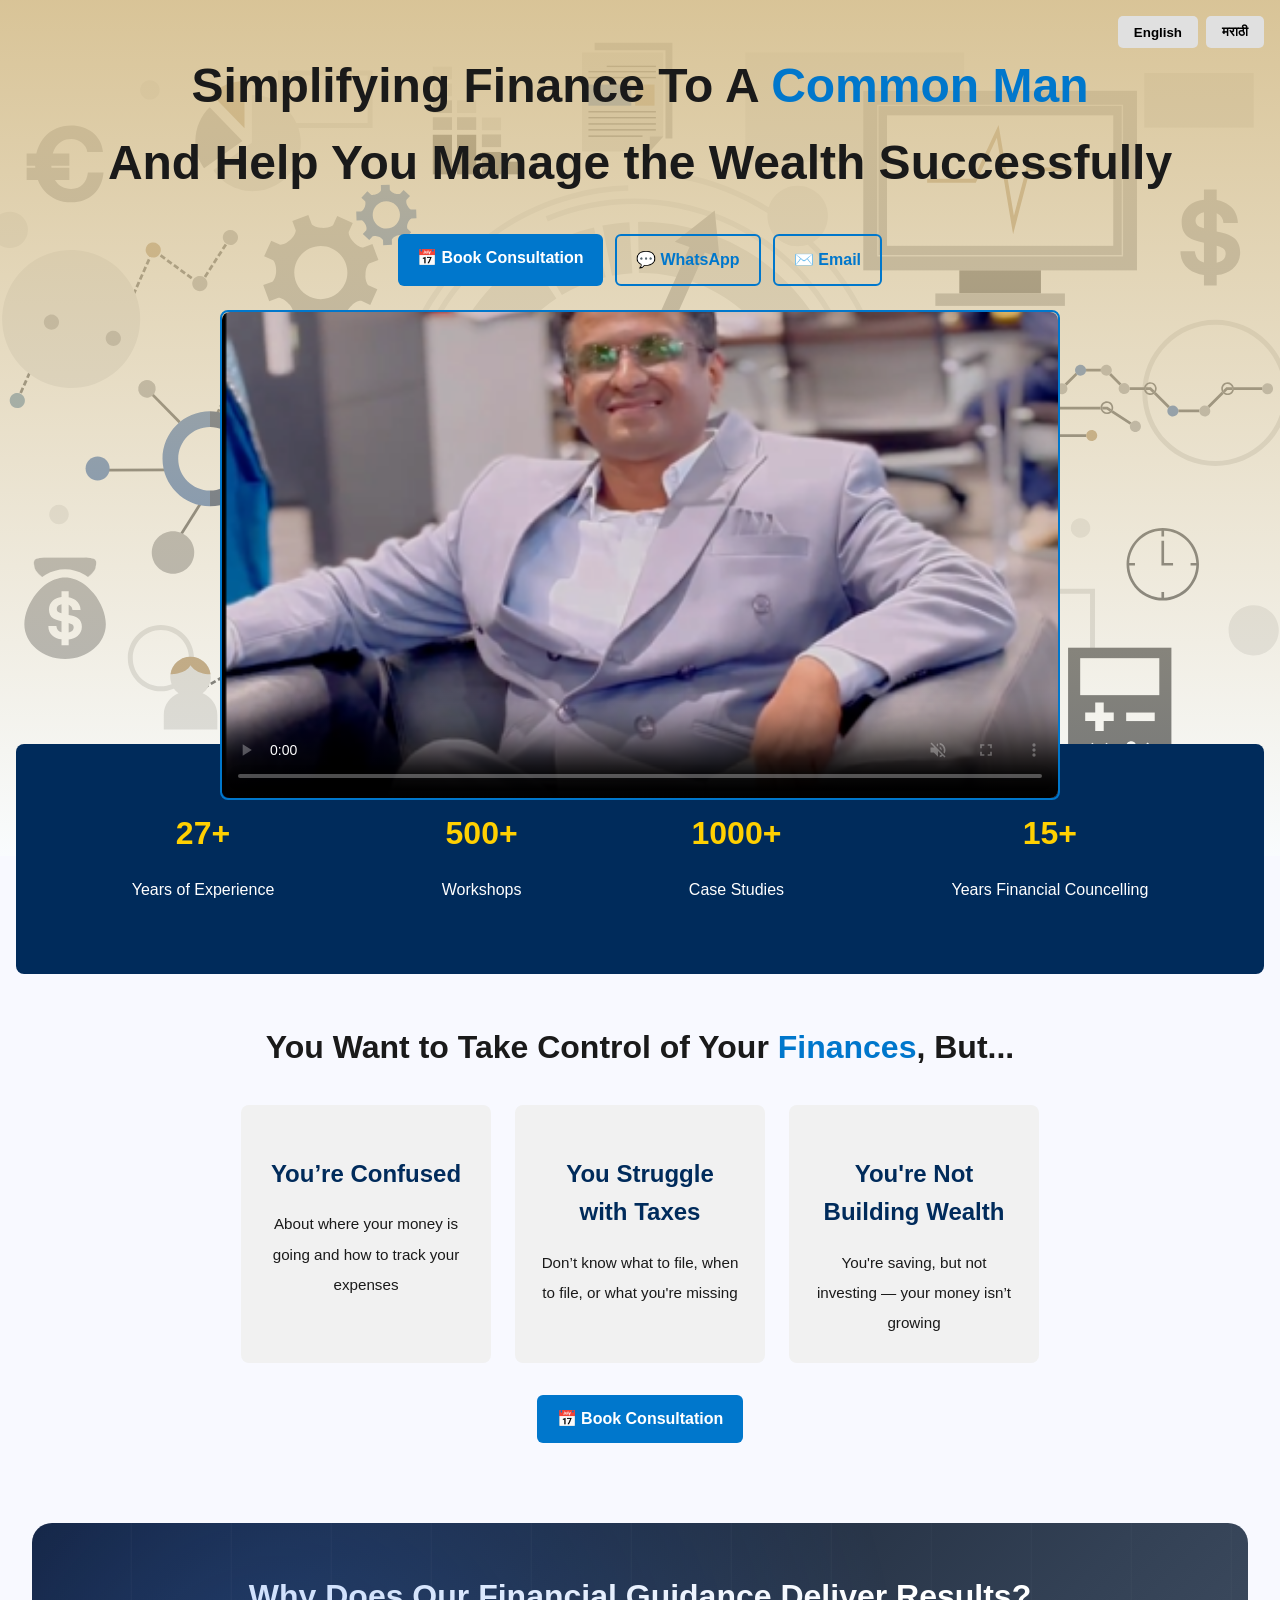
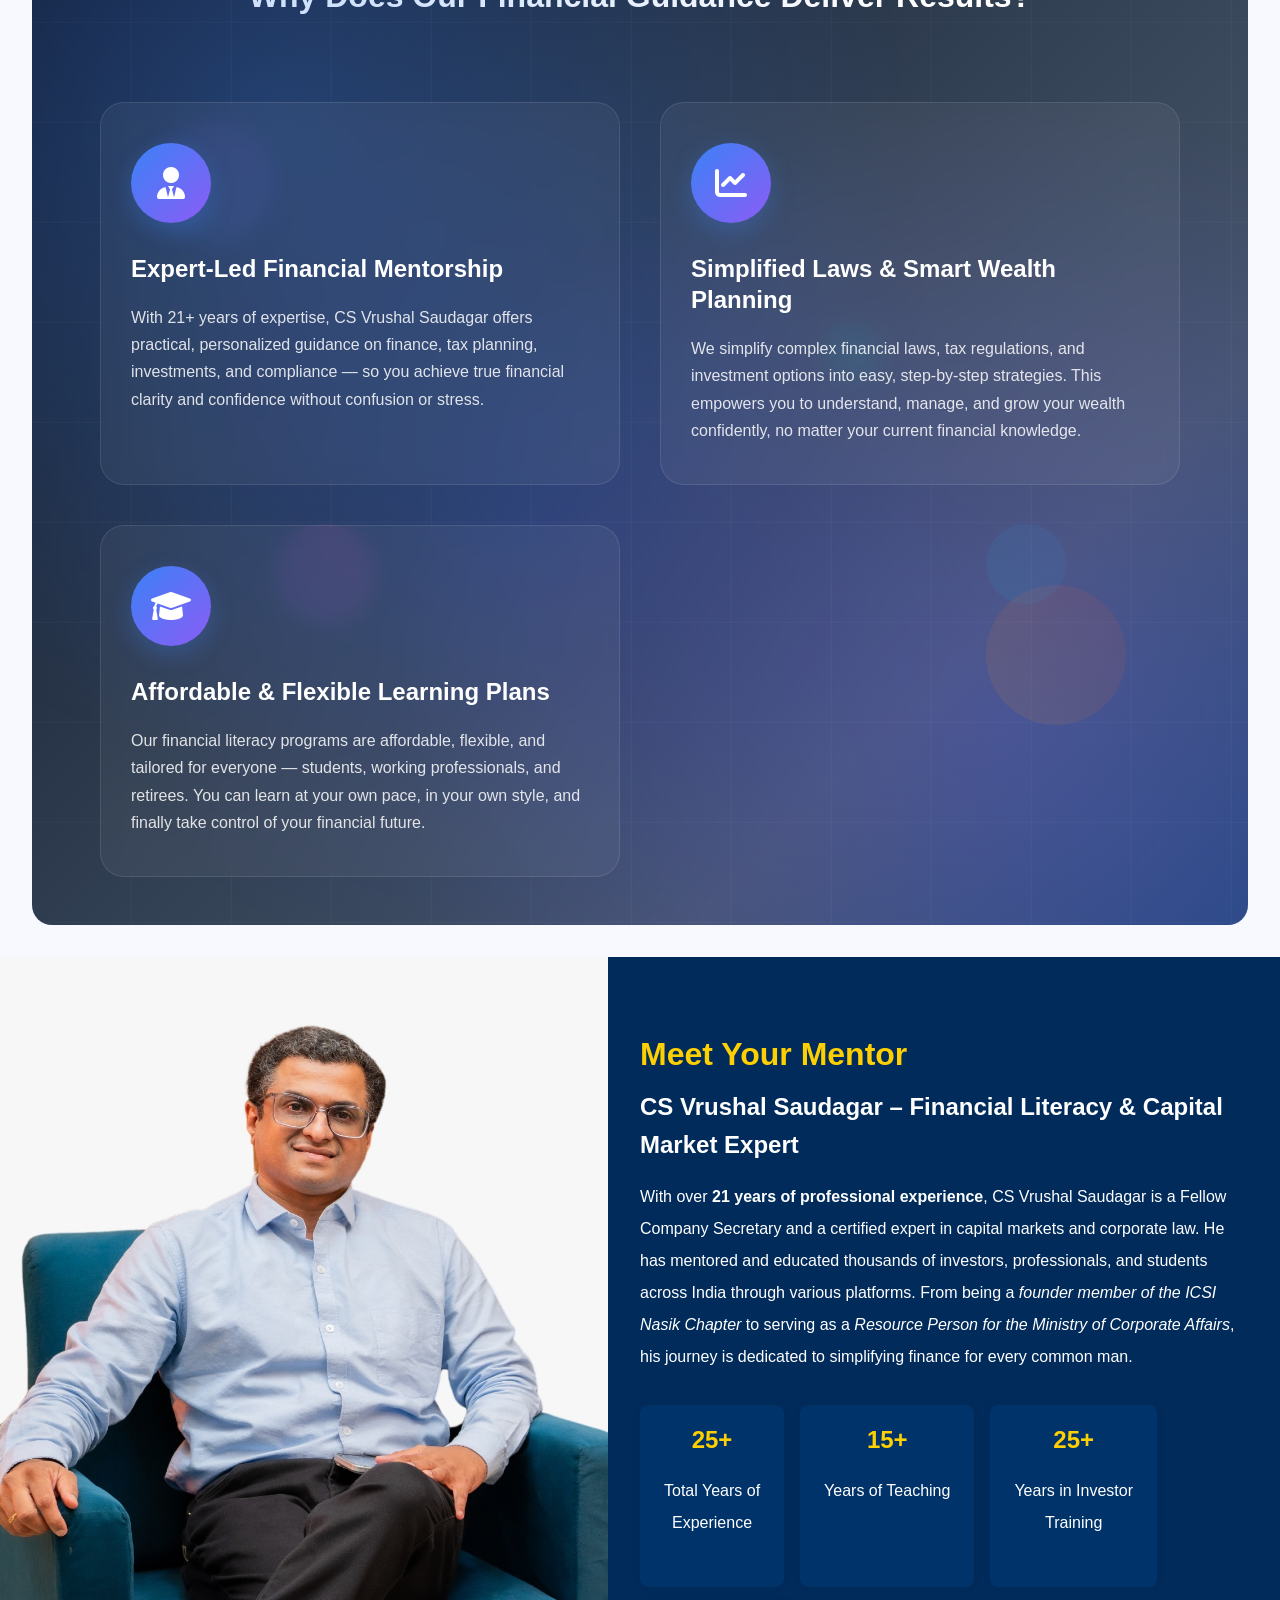
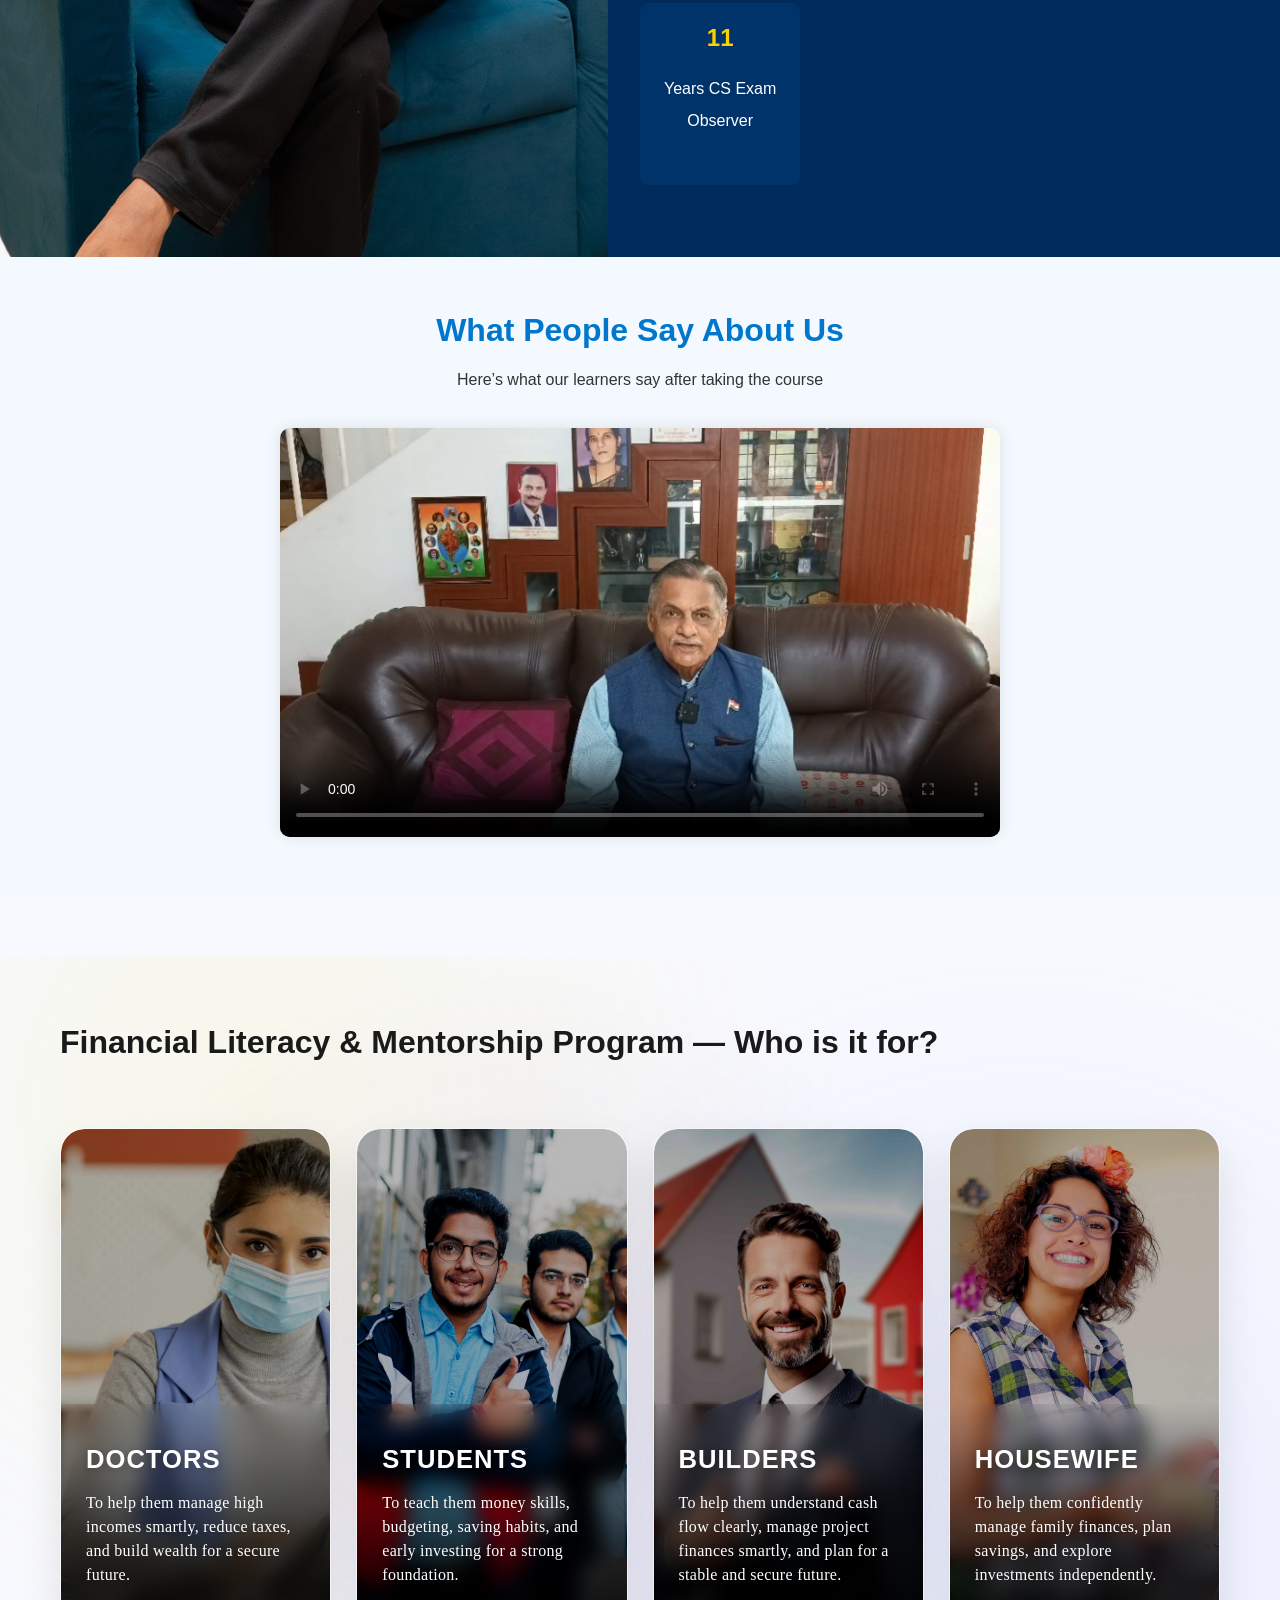
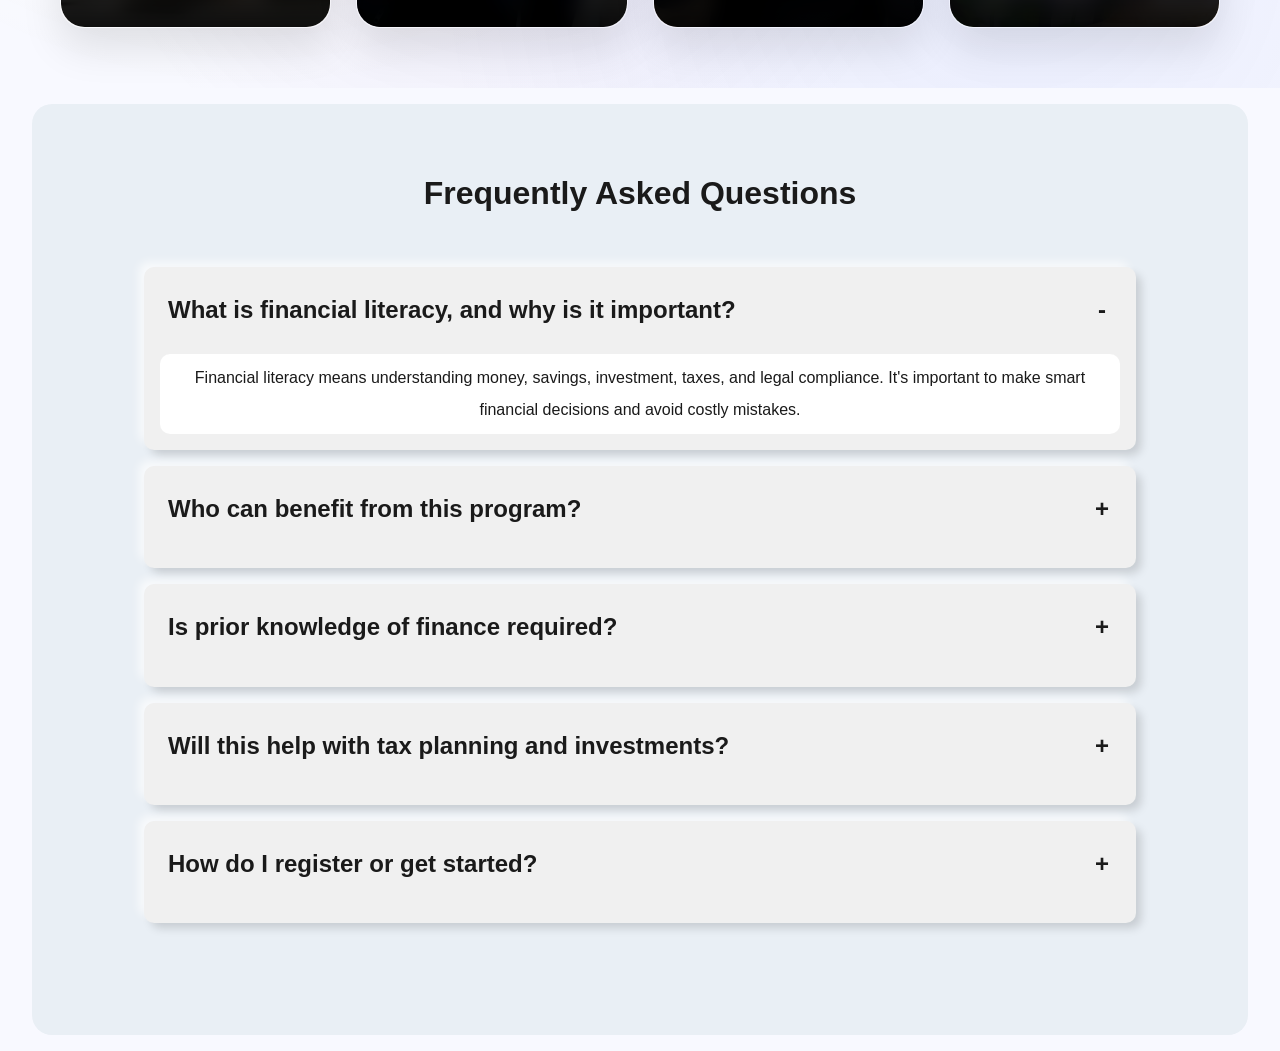
==== index.html @ 85e1a7bb "Update images and modify index.html for Font Awesome integration and scroll animation adjustment" ====
<!DOCTYPE html>
<html lang="en">
  <head>
    <meta charset="UTF-8" />
    <meta name="viewport" content="width=device-width, initial-scale=1.0" />
    <title>CS Vrushal Saudagar</title>
    <link rel="stylesheet" href="style.css" />
    <link rel="stylesheet" href="style3.css">
        <link href="https://cdnjs.cloudflare.com/ajax/libs/font-awesome/6.0.0/css/all.min.css" rel="stylesheet">
    <link href="https://cdnjs.cloudflare.com/ajax/libs/font-awesome/6.0.0/css/all.min.css" rel="stylesheet">

  </head>

  <body>
    <!-- Top Strip -->
    <!-- <div class="top-strip">
      <p>
        <span>📢</span> This session is only for serious individuals ready to
        start a business
      </p> -->
    </div>
    <!-- Language Toggle -->
    <div class="language-toggle">
      <button onclick="setLanguage('en')">English</button>
      <button onclick="setLanguage('mr')">मराठी</button>
    </div>

    <!-- Hero Section -->
    <section class="hero">
      <div class="hero-content">
        <!-- Hero Title (English) -->
        <h1 class="lang lang-en fade">
          Simplifying Finance To A <span class="highlight">Common Man</span
          ><br />
          And Help You Manage the Wealth Successfully
        </h1>

        <!-- Hero Title (Marathi) -->
        <h1 class="lang lang-mr fade">
          <span class="highlight">सामान्य माणसासाठी</span> अर्थसाक्षरता सोपी
          करून सांगणे<br />
          आणि संपत्ती यशस्वीरित्या व्यवस्थापित करण्यास मदत करणे
        </h1>
        <!-- Buttons -->
        <div class="hero-buttons">
          <a
            href="https://calendly.com/YOUR-CALENDLY-USERNAME"
            target="_blank"
            class="btn"
          >
            📅 Book Consultation
          </a>
          <a
            href="https://wa.me/91XXXXXXXXXX"
            target="_blank"
            class="btn btn-outline"
          >
            💬 WhatsApp
          </a>
          <!-- <a href="tel:+91XXXXXXXXXX" class="btn btn-outline">📞 Call Now</a> -->
          <a href="mailto:your@email.com" class="btn btn-outline">✉️ Email</a>
          <!-- <a href="#courses" class="btn btn-primary" style="color:#0077cc;">🎓 Explore Courses</a> -->
        </div>
        <!-- Video -->
        <div class="hero-video">
  <video controls autoplay muted poster="/thumbnail1.png">
    <source src="/CS_VS.MP4" type="video/mp4" />
    Your browser does not support the video tag.
  </video>
          <!-- <iframe
            src="https://www.youtube.com/embed/VIDEO_ID"
            title="Intro Video"
            frameborder="0"
            allow="accelerometer; autoplay; clipboard-write; encrypted-media; gyroscope; picture-in-picture"
            allowfullscreen
          ></iframe> -->
        </div>
      </div>

      <!-- Background kept intact; no image here -->
    </section>

    <!-- Stats Section -->
     <section class="stats">
      <div class="stat-box">27+<br /><span>Years of Experience</span></div>
      <div class="stat-box">500+<br /><span>Workshops</span></div>
      <div class="stat-box">1000+<br /><span>Case Studies</span></div>
      <div class="stat-box">15+<br /><span>Years Financial Councelling</span></div>
    </section>

    <!-- Objection Block -->
    <section class="objections">
      <h2 class="lang lang-en fade">
        You Want to Take Control of Your <span class="highlight">Finances</span>, But...
      </h2>
      <h2 class="lang lang-mr fade">
        तुम्हाला तुमच्या <span class="highlight">आर्थिक</span> बाबतीत नियंत्रण मिळवायचे आहे, परंतु...
      </h2>
      <div class="cards">
        <div class="card">
          <img src="https://via.placeholder.com/80" alt="" />
          <h3 class="lang lang-en fade"> You’re Confused</h3>
          <h3 class="lang lang-mr fade"> गोंधळले आहात</h3>
          <p class="lang lang-en fade">About where your money is going and how to track your expenses</p>
          <p class="lang lang-mr fade">खर्च कुठे जातोय हे समजत नाही आणि बजेट बनवायला अवघड जाते</p>
        </div>
        <div class="card">
          <img src="https://via.placeholder.com/80" alt="" />
          <h3 class="lang lang-en fade">You Struggle with Taxes</h3>
          <h3 class="lang lang-mr fade">करांबाबत तुम्हाला अडचण आहे</h3>
          <p class="lang lang-en fade">Don’t know what to file, when to file, or what you're missing</p>
          <p class="lang lang-mr fade">कोणते कर भरायचे, कधी भरायचे, काय चुकतंय हे कळत नाही</p>
        </div>
        <div class="card">
          <img src="https://via.placeholder.com/80" alt="" />
          <h3 class="lang lang-en fade">You're Not Building Wealth</h3>
          <h3 class="lang lang-mr fade">तुम्ही संपत्ती निर्माण करत नाही</h3>
          <p class="lang lang-en fade">You're saving, but not investing — your money isn’t growing</p>
          <p class="lang lang-mr fade">बचत होतेय पण गुंतवणूक नाही — पैसा वाढत नाहीये</p>
        </div>
      </div>
       <div class="hero-buttons">
          <a
            href="https://calendly.com/YOUR-CALENDLY-USERNAME"
            target="_blank"
            class="btn"
          >
            📅 Book Consultation
          </a>
       </div>
    </section>

       <!-- results-section-->
          <section class="results-section">
              <div class="background-animation">
                  <div class="floating-shape shape-1"></div>
                  <div class="floating-shape shape-2"></div>
                  <div class="floating-shape shape-3"></div>
                  <div class="floating-shape shape-4"></div>
                  <div class="floating-shape shape-5"></div>
              </div>
              
              <div class="container">
                  <h2 class="main-title lang lang-en fade">Why Does Our Financial Guidance Deliver Results?</h2>
                  <h2 class="main-title lang lang-mr fade">आमच्या वित्तीय मार्गदर्शनामुळे यश का मिळते?</h2>
      
                  <div class="features-grid">
                      <!-- Card 1: Expert-Led Financial Mentorship -->
                      <div class="feature-card" style="--i: 1;">
                          <div class="feature-icon">
                              <div class="icon-circle">
                                  <i class="fas fa-user-tie"></i>
                              </div>
                          </div>
                          <h3 class="lang lang-en fade">Expert-Led Financial Mentorship</h3>
                          <h3 class="lang lang-mr fade">तज्ज्ञ मार्गदर्शनासह वित्तीय मेंटॉरशिप</h3>
                          <p class="lang lang-en fade">With 21+ years of expertise, CS Vrushal Saudagar offers practical, personalized guidance on finance, tax planning, investments, and compliance — so you achieve true financial clarity and confidence without confusion or stress.</p>
                          <p class="lang lang-mr fade" >२१+ वर्षांचा अनुभव असलेले, सीएस वृषाल सौदागर आर्थिक नियोजन, कर व्यवस्थापन, गुंतवणूक आणि कायदेशीर पालन यावर वैयक्तिक आणि प्रात्यक्षिक मार्गदर्शन देतात — ज्यामुळे आपण आत्मविश्वासाने व स्पष्टपणे आर्थिक निर्णय घेऊ शकता.</p>
                          <div class="card-glow"></div>
                      </div>
      
                      <!-- Card 2: Simplified Laws & Smart Wealth Planning -->
                      <div class="feature-card" style="--i: 2;">
                          <div class="feature-icon">
                              <div class="icon-circle">
                                  <i class="fas fa-chart-line"></i>
                              </div>
                          </div>
                          <h3 class="lang lang-en fade">Simplified Laws & Smart Wealth Planning</h3>
                          <h3 class="lang lang-mr fade">सुलभ कायदे आणि स्मार्ट संपत्ती नियोजन</h3>
                          <p class="lang lang-en fade">We simplify complex financial laws, tax regulations, and investment options into easy, step-by-step strategies. This empowers you to understand, manage, and grow your wealth confidently, no matter your current financial knowledge.</p>
                          <p class="lang lang-mr fade" >आम्ही गुंतागुंतीच्या आर्थिक कायद्यांना, कर नियमनांना व गुंतवणूक पर्यायांना सोप्या, टप्प्याटप्प्याने वापरता येणाऱ्या पद्धतीत रूपांतर करतो — जेणेकरून कोणत्याही पार्श्वभूमीचा व्यक्ती आत्मविश्वासाने आपले धन व्यवस्थापित व वाढवू शकेल.</p>
                          <div class="card-glow"></div>
                      </div>
      
                      <!-- Card 3: Affordable & Flexible Learning Plans -->
                      <div class="feature-card" style="--i: 3;">
                          <div class="feature-icon">
                              <div class="icon-circle">
                                  <i class="fas fa-graduation-cap"></i>
                              </div>
                          </div>
                          <h3 class="lang lang-en fade">Affordable & Flexible Learning Plans</h3>
                          <h3 class="lang lang-mr fade">किफायतशीर व लवचिक शिक्षण योजना</h3>
                          <p class="lang lang-en fade">Our financial literacy programs are affordable, flexible, and tailored for everyone — students, working professionals, and retirees. You can learn at your own pace, in your own style, and finally take control of your financial future.</p>
                          <p class="lang lang-mr fade" >आमचे वित्तीय शिक्षण कार्यक्रम किफायतशीर, लवचिक व सर्वांसाठी योग्य आहेत — विद्यार्थी, व्यावसायिक व निवृत्त व्यक्तींसाठी. आपण आपल्या गतीने व आपल्या पद्धतीने शिकू शकता आणि स्वतःच्या आर्थिक भविष्यावर नियंत्रण ठेवू शकता.</p>
                          <div class="card-glow"></div>
                      </div>
                  </div>
              </div>
          </section>
     
    <!-- meet your mentor -->
    <section class="mentor-section">
  <div class="mentor-bg"></div>

  <div class="mentor-content">
    <h2 class="lang lang-en fade">Meet Your Mentor</h2>
    <h2 class="lang lang-mr fade">तुमचे मार्गदर्शक</h2>
    <h3 class="lang lang-en fade">CS Vrushal Saudagar – Financial Literacy & Capital Market Expert</h3>
    <h3 class="lang lang-mr fade">सीएस वृषाल सौदागर – आर्थिक साक्षरता व भांडवली बाजार तज्ज्ञ</h3>
    <p class="lang lang-en fade">
      With over <strong>21 years of professional experience</strong>, CS Vrushal Saudagar is a Fellow Company Secretary and a certified expert in capital markets and corporate law. He has mentored and educated thousands of investors, professionals, and students across India through various platforms. From being a <em>founder member of the ICSI Nasik Chapter</em> to serving as a <em>Resource Person for the Ministry of Corporate Affairs</em>, his journey is dedicated to simplifying finance for every common man.
    </p>
    <p class="lang lang-mr fade">
      सीएस वृषाल सौदागर हे कंपनी कायदा, वित्तीय प्रशिक्षण व भांडवली बाजार या क्षेत्रातील 21 वर्षांपेक्षा अधिक अनुभव असलेले ज्येष्ठ तज्ञ आहेत. ते Fellow Company Secretary (FCS) असून Indian Institute of Bankers चे असोसिएट आहेत. तसेच NSE व BSE चे सर्टिफाईड मार्केट प्रोफेशनल म्हणूनही त्यांची ओळख आहे.

ते ICSI नाशिक चॅप्टरचे संस्थापक सदस्य असून 1996 ते 2014 या कालावधीत त्यांनी महत्त्वपूर्ण योगदान दिले आहे. त्यांनी ICSI नाशिक विभागाचे उपाध्यक्षपद भूषवले असून WIRC च्या Practicing Committee वर आणि ICSI FOCUS च्या संपादकीय मंडळावर सदस्य म्हणून काम केले आहे. त्यांचा सहभाग महाराष्ट्र चेंबर ऑफ कॉमर्सच्या कर समितीत देखील होता.

ICAI व MBA विभागांमध्ये ते 15 वर्षांहून अधिक काळ अतिथी प्राध्यापक म्हणून कार्यरत होते. CS परीक्षांसाठी नाशिक केंद्रावर 11 वर्षे जनरल ऑब्झर्व्हर म्हणून त्यांनी काम पाहिले. तसेच महिंद्रा ग्रुपसाठी कॉर्पोरेट कायदा प्रशिक्षक म्हणूनही ते कार्यरत आहेत.

कॉर्पोरेट व्यवहार मंत्रालयाचे गुंतवणूकदार जागृती स्रोत व्यक्ती (Resource Person) म्हणून त्यांनी गेल्या 25 वर्षांपासून गुंतवणूकदार शिक्षण व प्रशिक्षणाचे कार्य केले आहे. कंपनी कायदा, भांडवली बाजार, आणि सिक्युरिटीज कायदे हे त्यांचे प्रमुख तज्ञतेचे विषय आहेत. ICSI बुलेटिन, लोकमत, आणि महाराष्ट्र टाइम्स मध्ये त्यांचे लेख नियमित प्रकाशित झालेले आहेत.
    </p>

    <div class="mentor-highlights">
      <div class="highlight-card">
        <h3>25+</h3>
        <p>Total Years of <br>Experience</p>
      </div>
       <div class="highlight-card">
        <h3>15+</h3>
        <p>Years of Teaching</p>
      </div>
      <div class="highlight-card">
        <h3>25+</h3>
        <p>Years in Investor <br>Training</p>
      </div>
     
      <div class="highlight-card">
        <h3>11</h3>
        <p>Years CS Exam <br> Observer</p>
      </div>
    </div>
  </div>
    </section>
    
    <!-- testimonial section -->
    <section class="testimonial-section">
  <!-- English Title & Description -->
  <div class="testimonial-header lang lang-en fade">
    <h2>What People Say About Us</h2>
    <p>Here’s what our learners say after taking the course</p>
  </div>

  <!-- Marathi Title & Description -->
  <div class="testimonial-header lang lang-mr fade">
    <h2>आमच्याबद्दल काय म्हणतात</h2>
    <p>आमचा कोर्स घेतल्यानंतर विद्यार्थ्यांचे अनुभव</p>
  </div>

  <!-- Testimonial Video -->
  <div class="testimonial-video fade active">
    <video controls poster="/t1cover.png">
      <source src="/testimonial.mp4" type="video/mp4" />
      Your browser does not support the video tag.
    </video>
  </div>
    </section>
    
    <!-- personas-section-->
    <section class="personas-section">
        <div class="container">
            <h2 class=" lang lang-en fade">Financial Literacy & Mentorship Program — Who is it for?</h2>
            <h2 class=" lang lang-mr fade">आर्थिक साक्षरता आणि मेंटॉरशिप प्रोग्राम — कोणासाठी?</h2>
            
            <div class="personas-grid">
                <div class="persona-card">
                    <div class="persona-overlay">
                        <img src="/doctor1.jpg" alt="Doctor" class="persona-image">
                        <div class="persona-text">
                            <h3 class="lang lang-en fade">Doctors</h3>
                            <h3 class="lang lang-mr fade">डॉक्टर्स</h3>
                            <p class="lang lang-en fade">To help them manage high incomes smartly, reduce taxes, and build wealth for a secure future.</p>
                            <p class="lang lang-mr fade" >उच्च उत्पन्न शहाणपणाने व्यवस्थापित करण्यासाठी, कर कमी करण्यासाठी, आणि सुरक्षित भविष्यासाठी संपत्ती निर्माण करण्यासाठी मदत.</p>
                        </div>
                    </div>
                </div>
                
                <div class="persona-card">
                    <div class="persona-overlay">
                        <img src="/students.jpg" alt="Student" class="persona-image">
                        <div class="persona-text">
                            <h3 class="lang lang-en fade">Students</h3>
                            <h3 class="lang lang-mr fade" >विद्यार्थी</h3>
                            <p class="lang lang-en fade">To teach them money skills, budgeting, saving habits, and early investing for a strong foundation.</p>
                            <p class="lang lang-mr fade" >आर्थिक कौशल्ये, बजेटिंग, बचत सवयी, आणि मजबूत पाया तयार करण्यासाठी लवकर गुंतवणूक शिकवण्यासाठी.</p>
                        </div>
                    </div>
                </div>
                
                <div class="persona-card">
                    <div class="persona-overlay">
                        <img src="/builder.jpg" alt="Builder/Contractor" class="persona-image">
                        <div class="persona-text">
                            <h3 class="lang lang-en fade">Builders</h3>
                            <h3 class="lang lang-mr fade " >बिल्डर्स</h3>
                            <p class="lang lang-en fade">To help them understand cash flow clearly, manage project finances smartly, and plan for a stable and secure future.</p>
                            <p class="lang lang-mr fade" >रोख प्रवाह स्पष्टपणे समजून घेण्यासाठी, प्रोजेक्टचे अर्थकारण शहाणपणाने हाताळण्यासाठी, आणि स्थिर व सुरक्षित भविष्याची योजना करण्यासाठी मदत.</p>
                        </div>
                    </div>
                </div>
                   
                <div class="persona-card">
                    <div class="persona-overlay">
                        <img src="/housewife.jpg" alt="Homemaker/Housewife" class="persona-image">
                        <div class="persona-text">
                            <h3 class="lang lang-en fade">Housewife</h3>
                            <h3 class="lang lang-mr fade" >गृहिणी</h3>
                            <p class="lang lang-en fade">To help them confidently manage family finances, plan savings, and explore investments independently.</p>
                            <p class="lang lang-mr fade" >घरगुती अर्थकारण आत्मविश्वासाने हाताळण्यासाठी, बचत नियोजन करण्यासाठी, आणि स्वतंत्र गुंतवणूक शोधण्यासाठी मदत.</p>
                        </div>
                    </div>
                </div>
            </div>
        </div>
    </section>
    <script>
        // Scroll Animation
        const observerOptions = {
            threshold: 0.1,
            rootMargin: '0px 0px -30px 0px'
        };

        const observer = new IntersectionObserver((entries) => {
            entries.forEach(entry => {
                if (entry.isIntersecting) {
                    entry.target.classList.add('animate');
                }
            });
        }, observerOptions);

        document.querySelectorAll('.persona-card').forEach(card => {
            observer.observe(card);
        });

        // 3D tilt effect on mouse move
        document.querySelectorAll('.persona-card').forEach(card => {
            card.addEventListener('mousemove', (e) => {
                const rect = card.getBoundingClientRect();
                const x = e.clientX - rect.left;
                const y = e.clientY - rect.top;
                
                const centerX = rect.width / 2;
                const centerY = rect.height / 2;
                
                const rotateX = (y - centerY) / 10;
                const rotateY = (centerX - x) / 10;
                
                card.style.transform = `translateY(-15px) rotateX(${rotateX}deg) rotateY(${rotateY}deg)`;
            });
            
            card.addEventListener('mouseleave', () => {
                card.style.transform = 'translateY(0) rotateX(0deg) rotateY(0deg)';
            });
        });
    </script>

    <!-- faq section -->
      <section class="faq" id="faq">
        <h2>Frequently Asked Questions</h3>

        <ul class="accordion">
          <li>
            <input type="radio" name="accordion" id="first" checked/>
            <label for="first">
              <h3 class="lang lang-en">What is financial literacy, and why is it important?</h3>
              <h3 class="lang lang-mr">आर्थिक साक्षरता म्हणजे काय, आणि ती का गरजेची आहे?</h3>
            </label>
            <div class="content">
              <p class="lang lang-en">Financial literacy means understanding money, savings, investment, taxes, and legal compliance. It's important to make smart financial decisions and avoid costly mistakes.</p>
              <p class="lang lang-mr">आर्थिक साक्षरता म्हणजे पैसे, बचत, गुंतवणूक, कर आणि कायदेशीर बाबी यांचे मूलभूत ज्ञान. हे ज्ञान जीवनातील चुकीचे आर्थिक निर्णय टाळण्यासाठी अत्यंत गरजेचे आहे.</p>
            </div>
          </li>
          <li>
            <input type="radio" name="accordion" id="second" />
            <label for="second">
              <h3 class="lang lang-en">Who can benefit from this program?</h3>
              <h3 class="lang lang-mr">या कार्यक्रमाचा लाभ कोण घेऊ शकतो?</h3>
            </label>
            <div class="content">
              <p class="lang lang-en">Students, working professionals, business owners, and even retirees — anyone who wants to understand and manage money better.</p>
              <p class="lang lang-mr">विद्यार्थी, नोकरदार, व्यावसायिक, आणि निवृत्त लोक — कोणीही, ज्यांना आपले आर्थिक व्यवहार समजून घ्यायचे आहेत.</p>
            </div>
          </li>
          <li>
            <input type="radio" name="accordion" id="third" />
            <label for="third">
              <h3 class="lang lang-en"> Is prior knowledge of finance required?</h3>
              <h3 class="lang lang-mr">याआधीचा आर्थिक अनुभव आवश्यक आहे का?</h3>
            </label>
            <div class="content">
              <p class="lang lang-en">No prior experience is required. This program is designed to start from the basics and gradually go deeper.</p>
              <p class="lang lang-mr">नाही, पूर्वअनुभव आवश्यक नाही. हा कार्यक्रम अगदी मूलभूत गोष्टींपासून सुरुवात करतो.</p>
            </div>
          </li>
          <li>
            <input type="radio" name="accordion" id="fourth" />
            <label for="fourth">
              <h3 class="lang lang-en">Will this help with tax planning and investments?</h3>
              <h3 class="lang lang-mr">हा कार्यक्रम कर नियोजन आणि गुंतवणुकीस मदत करतो का?</h3>
            </label>
            <div class="content">
              <p class="lang lang-en">Yes! It covers tax filing, deductions, investment options, and long-term financial planning.</p>
              <p class="lang lang-mr">होय! यामध्ये कर भरणा, वजावट, गुंतवणूक पर्याय आणि दीर्घकालीन नियोजन समाविष्ट आहे.</p>
            </div>
          </li>
           <li>
            <input type="radio" name="accordion" id="fifth" />
            <label for="fifth">
              <h3 class="lang lang-en">How do I register or get started?</h3>
              <h3 class="lang lang-mr">मी कार्यक्रमासाठी कसा नोंदणी करू?</h3>
            </label>
            <div class="content">
              <p class="lang lang-en">Click on the “Book Consultation” button, or connect with us on WhatsApp or call to get personalized guidance.</p>
              <p class="lang lang-mr">“Book Consultation” बटणवर क्लिक करा किंवा WhatsApp आणि फोनद्वारे आमच्याशी संपर्क करा.</p>
            </div>
          </li>
        </ul>
      </section>

    <!-- Sticky Footer CTA -->
<footer id="stickyFooter" class="footer-cta hidden">
  <div class="footer-cta-content">
    <h3>Ready to Take Control of Your Finances?</h3>
    <button onclick="window.open('https://calendly.com/your-link', '_blank')">📅 Book Consultation</button>
    <button onclick="window.open('https://wa.me/91XXXXXXXXXX', '_blank')">💬 WhatsApp Us</button>
    <button onclick="window.location.href='mailto:cs@example.com'">📧 Email</button>
    <button onclick="window.location.href='tel:+919999999999'">📞 Call Now</button>
  </div>
</footer>
    <script src="script.js"></script>
  </body>
</html>
---- style.css ----
* {
  margin: 0;
  padding: 0;
  box-sizing: border-box;
}


body {
  font-family: 'Segoe UI', sans-serif;
  line-height: 1.6;
  background: #f8f9ff;
  color: #1a1a1a;
}
 h1 {
  font-size: 3rem;
  margin-bottom: 1rem;
}

h2 {
  font-size: 2rem;
  margin-bottom: 2rem;
}

h3 {
  font-size: 1.5rem;
  margin-bottom: 1rem;
}

p {
  font-size: 1rem;
  line-height:2;
}

.highlight {
  color: #0077cc;
}

.container {
    max-width: 1200px;
    margin: 0 auto;
    padding: 0 20px;
}

@media (max-width: 768px) {
  .container {
    padding: 0 10px;
  }
  h1 {
    font-size: 2.5rem;
  }
  h2 {
    font-size: 1.5rem;
  }
  h3 {
    font-size: 1.25rem;
  }
  p {
    font-size: 0.95rem;
  }

}

/* Language Buttons */
.language-toggle {
  position: fixed;
  top: 1rem;
  right: 1rem;
  z-index: 20;
  display: flex;
  gap: 0.5rem;
}

.language-toggle button {
  padding: 0.5rem 1rem;
  border: none;
  background: #e0e0e0;
  color: #000;
  border-radius: 5px;
  font-weight: bold;
  cursor: pointer;
  transition: all 0.3s ease;
}

.language-toggle button:hover {
  background-color: #0077cc;
  color: #fff;
  transform: scale(1.05);
}

.language-toggle button.active {
  background-color: #0077cc;
  color: white;
  box-shadow: 0 0 10px rgba(0, 119, 204, 0.6);
  transform: scale(1.1);
}

/* Language content */
.lang {
  display: none;
  opacity: 0;
  transition: opacity 0.4s ease-in-out;
  pointer-events: none;
  transform: scale(0.98);
}

.lang.active {
  display: block;
  opacity: 1;
  pointer-events: auto;
  transform: scale(1);
}

/* Language content fade */


.top-strip {
  background: #fffde0;
  text-align: center;
  padding: 0.5rem;
  font-size: 14px;
  border-bottom: 1px solid #f4f4f4;
}

/* hero section style */

.hero {
  position: relative;
  background-image: url("/f3.svg");
  background-size: cover;
  background-position: center;
  padding: 2rem;
  display: flex;
  flex-direction: column;
  align-items: center;
  text-align: center;
}

/* Overlay using ::before */
.hero::before {
 content: "";
  position: absolute;
  top: 0;
  right: 0;
  bottom: 0;
  left: 0;
  background: linear-gradient(180deg, hsla(41, 46%, 69%, 0.90), rgba(222, 238, 248, 0.18));
  z-index: 0;
}

.hero-content {
  margin-top: 1rem;
  position: relative;
  z-index: 10; /* Ensure content is above the overlay */
}

.hero-video video {
  width: 100%;
  height: 100%;
  object-fit: cover;
  border-radius: 8px;
}



.hero-video {
  aspect-ratio: 12 / 7; /* custom aspect ratio */
  width: 100%;
  max-width: 840px;
  margin: 1.5rem auto;
  border-radius: 8px;
  overflow: hidden;
  shadow: 0 0 10px rgba(0, 0, 0, 0.23);
  border: 2px solid #0077cc;
  position: relative;
}

.hero-video iframe {
  width: 100%;
  height: 100%;
  border: none;
}


.hero-buttons {
  display: flex;
  flex-wrap: wrap;
  font-weight:bold;
  justify-content: center;
  gap: 0.75rem;
  margin-top: 2rem;
}

.btn {
  padding: 0.7rem 1.2rem;
  font-size: 1rem;
  border: none;
  background-color: #0077cc;
  color: white;
  border-radius: 6px;
  text-decoration: none;
  transition: all 0.3s ease;
}

.btn:hover {
  background-color: #005fa3;
  transform: scale(1.05);
}

.btn-outline {
  background-color: transparent;
  color: #0077cc;
  border: 2px solid #0077cc;
}

.btn-outline:hover {
  background-color: #0077cc;
  color: white;
}

.btn-primary {
  background-color: #FEC401;
}

.btn-primary:hover {
  background-color: #ddaa02ff;
}

@media (max-width: 768px) {
  .hero h1 {
    font-size: 1.5rem;
  }
.hero-video {
  aspect-ratio: 8 / 9; /* custom aspect ratio */
}

  .hero-video iframe {
  height: 100%;
}
}

/* stats section style */
.stats {
  z-index: 1; 
  position: relative;
  margin-top: -7rem;
  margin-left: 1rem;
  margin-right: 1rem;
  border-radius: 8px;
  display: flex;
  justify-content: space-around;
  background-color: #002b5b;
  color: white;
  padding:4rem 2rem;
  flex-wrap: wrap;
  text-align: center;
}

.stat-box {
  font-size: 2rem;
  font-weight: bold;
  color:#ffd001ff;

}

.stat-box span {
  color:#fff;
  font-size: 1rem;
  font-weight: normal;
}

/* Responsive */
@media (max-width: 768px) {
  
  .stats {
    padding: 4rem 1rem;
  }
  .cards {
    flex-direction: column;
  }
}

/* Objection Block */
.objections {
  text-align: center;
  padding: 3rem 1rem;
}



.objections .cards {
  display: flex;
  flex-wrap: wrap;
  justify-content: center;
  gap: 1.5rem;
  margin-bottom: 2rem;
}

.card {
  background: #f1f1f1;
  padding: 1.5rem;
  border-radius: 8px;
  max-width: 250px;
}

.card img {
  width: 60px;
  margin-bottom: 1rem;
}

.card h3 {
  color: #002b5b;
}

.card p {
  font-size: 0.95rem;
}

@media (max-width: 768px) {
  .objections .cards {
    flex-direction: column;
    align-items: center;
  }

}



/* meet your mentor style */

.mentor-section {
  display: flex;
  flex-wrap: wrap;
  min-height: 100vh;
}

.mentor-bg {
  flex: 1;
  min-height: 400px;
  background-image: url('/vrushal-s2.jpeg'); /* Replace with your image */
  background-size: cover;
  background-position: center;
}

.mentor-content {
  flex: 1;
  background: #002b5b;
  padding: 3rem 2rem;
  display: flex;
  flex-direction: column;
  justify-content: center;
}

.mentor-content h2 {
  color: #ffd001ff;
  margin-bottom: 0.5rem;
}

.mentor-content h3 {
  color: #fff;
}

.mentor-content p {
  color: #fff;
  margin-bottom: 2rem;
}

.mentor-highlights {
  display: flex;
  flex-wrap: wrap;
  gap: 1rem;
}

.highlight-card {
  background-color: hsla(209, 100%, 50%, 0.09);
  padding: 1rem 1.5rem;
  border-radius: 8px;
  box-shadow: 0 0 10px rgba(0, 0, 0, 0.05);
  text-align: center;
}

.highlight-card h3 {
  color: #ffd001ff;
}

.highlight-card p {
  color: #fff;
}

@media (max-width: 768px) {
  .mentor-section {
    flex-direction: column;
  }

  .mentor-bg {
    height: 300px;
  }

  .mentor-content {
    padding: 2rem 1.5rem;
  }

  .mentor-highlights {
    justify-content: center;
    flex-wrap: wrap;
  }
  .highlight-card {
    margin-bottom: 1rem;
    padding: 1rem;
  }
}

/* testimonial sections style */
.testimonial-section {
  padding: 3rem 1rem;
  background-color: #f4f9ff;
  text-align: center;
  margin-bottom: 4rem;
}

.testimonial-header {
  margin-bottom: 2rem;
}

.testimonial-header h2 {
  color: #0077cc;
  margin-bottom: 0.5rem;
}

.testimonial-header p {
  font-size: 1rem;
  color: #333;
}

.testimonial-video {
  max-width: 720px;
  margin: 0 auto;
  position: relative;
}

.testimonial-video video {
  width: 100%;
  max-width: 100%;
  height: auto;
  border-radius: 10px;
  box-shadow: 0 0 15px rgba(0, 0, 0, 0.1);
}

/* Responsive */
@media (max-width: 768px) {
  .testimonial-header h2 {
    font-size: 1.5rem;
  }

  .testimonial-header p {
    font-size: 0.95rem;
  }
}

/* faq style */

.faq {
  background-color: rgb(233, 239, 245);
  border-radius: 20px;
  padding: 4rem 4rem;
  text-align: center;
  margin: 1rem 2rem;
}
.accordion {
  display: grid;
  padding: 1rem;
  margin: 1rem 2rem;
}

.accordion li {
  list-style: none;
  margin-bottom: 1rem;
  padding: 1rem;
  background-color: #f0f0f0;
  border-radius: 10px;
  box-shadow: 6px 6px 10px -1px rgba(0, 0, 0, 0.15),
    -6px -6px 10px -1px rgba(255, 255, 255, 0.7);
}

.accordion li label {
  display: flex;
  justify-content: space-between;
  gap: 0.5rem;
  padding: 0.5rem;
  cursor: pointer;
}

label::after {
  content: "+";
  display: inline-block;
  width: 20px;
  height: 20px;
  font-size: 1.5rem;
  text-align: center;
  font-weight: bold;
}

input[type="radio"] {
  display: none;
}

.accordion .content {
  max-height: 0;
  background-color: #fff;
  border-radius: 10px;
  overflow: hidden;
  transition: max-height 0.5s, padding 0.5s;
}

.accordion input[type="radio"]:checked + label + .content {
  max-height: 100px; /* Adjust as needed */
  padding: 0.5rem;
}

.accordion input[type="radio"]:checked + label::after {
  content: "-";
}

/* Responsive */
@media (max-width: 768px) {
 .faq {
    padding: 2rem 1rem;
    margin:0.5rem 0.5rem 5rem 0.5rem;
  }
  .faq .accordion {
    margin: 0.5rem;
    padding: 0rem;
  }
  .faq .accordion li {
    padding: 0.3rem;
  }
}

/* footer secton style */
.footer-cta {
  position: fixed;
  bottom: 0;
  left: 0;
  right: 0;
  background: rgba(0, 42, 91, 0.77);
  color: white;
  padding: 1rem 1rem;
  text-align: center;
  border-top-left-radius: 10px;
  border-top-right-radius: 10px;
  z-index: 999;
  display: none;
  animation: fadeInUp 0.5s ease;
  border-top: 2px solid #fdfdfdff;
}

.footer-cta-content {
  display:flex;
  justify-content:center;
  align-items:center;
  gap:1rem;
}
.footer-cta-content button {
  margin: 0.4rem;
  padding: 0.6rem 1.2rem;
  background: #ffc107;
  color: #000;
  border: none;
  border-radius: 5px;
  cursor: pointer;
}

.footer-cta-content button:hover {
  background: #e0a800;
}

.footer-cta-content h3 {
  margin-bottom: 0.5rem;
}

.footer-cta {
  transition: all 0.3s ease;
}

.footer-cta.visible {
  opacity: 1;
  pointer-events: all;
}


@keyframes fadeInUp {
  from {
    opacity: 0;
    transform: translateY(20px);
  }
  to {
    opacity: 1;
    transform: translateY(0);
  }
}

/* Responsive */
@media (max-width: 768px) {
  .footer-cta{
    padding:1rem;
  }
  .footer-cta-content {
  flex-wrap:wrap;
  padding:0;
  gap:0.2rem;
}
  .footer-cta-content h3{
    display:none;
  }
}
---- style3.css ----
body {
  font-family: 'Segoe UI', sans-serif;
  line-height: 1.6;
  background: #f8f9ff;
  color: #1a1a1a;
}
 h1 {
  font-size: 3rem;
  margin-bottom: 1rem;
}

h2 {
  font-size: 2rem;
  margin-bottom: 2rem;
}

h3 {
  font-size: 1.5rem;
  margin-bottom: 1rem;
}

p {
  font-size: 1rem;
}

.highlight {
  color: #0077cc;
}

.container {
    max-width: 1200px;
    margin: 0 auto;
    padding: 0 20px;
}


/* Guide Section Styles */
.guide-section {
    /* Background and spacing */
    background: linear-gradient(135deg, #1e3a8a, #2a4cb8);
    padding: 80px 0;
    min-height: 100vh;
}

/* Steps Grid Layout */
.steps-grid {
    /* Grid layout with 3 columns */
    display: grid;
    grid-template-columns: repeat(3, 1fr);
    gap: 20px;
    margin-top: 40px;
    padding: 20px;
}

/* Responsive Design - Tablet View */
@media (max-width: 1200px) {
    .steps-grid {
        /* Adjust grid for smaller screens */
        grid-template-columns: repeat(2, 1fr);
        gap: 20px;
        margin-top: 40px;
    }
}

/* Responsive Design - Mobile View */
@media (max-width: 768px) {
    .steps-grid {
        /* Single column layout for mobile */
        grid-template-columns: 1fr;
        gap: 20px;
        margin-top: 40px;
    }
}

/* Mobile Layout Adjustments */
@media (max-width: 768px) {
    .steps-grid {
        /* Single column layout */
        grid-template-columns: 1fr;
        gap: 20px;
        margin-top: 30px;
    }
    
    .step-card {
        /* Mobile card padding */
        padding: 20px;
    }
    
    .step-content {
        /* Mobile content padding */
        padding: 15px;
    }
}

/* Step Card Styles */
.step-card {
    /* Card background and border */
    background: rgba(255, 255, 255, 0.08);
    border: 2px solid #3b82f6;
    border-radius: 15px;
    padding: 15px;
    
    /* Animations and transitions */
    transition: all 0.3s ease;
    position: relative;
    min-height: 160px;
    animation: fadeInUp 0.8s ease-out forwards;
    animation-delay: calc(0.2s * var(--i));
    cursor: pointer;
    overflow: hidden;
}

.step-card::before {
    content: '';
    position: absolute;
    top: 0;
    left: 0;
    width: 100%;
    height: 100%;
    background: linear-gradient(45deg, transparent, rgba(255, 255, 255, 0.1));
    opacity: 0;
    transition: opacity 0.3s ease;
}

.step-card:hover {
    transform: translateY(-8px) scale(1.02);
    box-shadow: 0 15px 30px rgba(59, 130, 246, 0.2);
}

.step-card:hover::before {
    opacity: 1;
}

.step-number {
    display: block;
    font-size: 2.5rem;
    font-weight: 700;
    color: #ffffff;
    margin-bottom: 10px;
}

.step-content {
    padding: 0;
    display: flex;
    flex-direction: column;
    align-items: flex-start;
    gap: 15px;
    min-height: 100px;
    justify-content: flex-start;
}

.step-card h3 {
    margin: 0;
    padding: 0;
    font-size: 1.25rem;
    color: #ffffff;
    line-height: 1.2;
    padding-right: 50px;
    position: relative;
    z-index: 1;
    display: flex;
    align-items: flex-start;
}

.step-description {
    margin: 0;
    padding: 0;
    line-height: 1.4;
    padding-right: 50px;
    position: relative;
    z-index: 1;
    display: flex;
    align-items: flex-start;
}



.step-card h3 {
    margin: 10px 0;
    font-size: 1.5rem;
    font-weight: 700;
    color: #ffffff;
    text-shadow: 2px 2px 4px rgba(0, 0, 0, 0.2);
}

/* Reset and Base Styles */


/* Enhanced Personas Section */
/* Enhanced Personas Section */
/* Enhanced Personas Section */
/* Enhanced Personas Section */
.personas-section {
    background: transparent;
    padding: 60px 0;
    position: relative;
    overflow: hidden;
}

.personas-section::before {
    content: '';
    position: absolute;
    top: 0;
    left: 0;
    right: 0;
    bottom: 0;
    background: 
        radial-gradient(circle at 20% 20%, rgba(255, 235, 59, 0.1) 0%, transparent 50%),
        radial-gradient(circle at 80% 80%, rgba(103, 126, 234, 0.1) 0%, transparent 50%),
        radial-gradient(circle at 40% 60%, rgba(118, 75, 162, 0.1) 0%, transparent 50%);
    pointer-events: none;
}


/* Grid Layout - 4 cards in a row */
.personas-grid {
    display: grid;
    grid-template-columns: repeat(4, 1fr);
    gap: 25px;
    margin-top: 60px;
    padding: 0;
}

.persona-card {
    background: rgba(255, 255, 255, 0.1);
    border-radius: 24px;
    padding: 0;
    text-align: center;
    transition: all 0.3s ease;
    height: 500px;
    position: relative;
    overflow: hidden;
    border: 1px solid rgba(255, 255, 255, 0.2);
    box-shadow: 
        0 20px 40px rgba(0, 0, 0, 0.1),
        0 1px 0px rgba(255, 255, 255, 0.2) inset;
    backdrop-filter: blur(20px);
}

.persona-card::before {
    content: '';
    position: absolute;
    top: 0;
    left: 0;
    right: 0;
    bottom: 0;
    background: linear-gradient(135deg, 
        rgba(255, 255, 255, 0.1) 0%, 
        rgba(255, 255, 255, 0.05) 50%, 
        rgba(255, 255, 255, 0.1) 100%);
    border-radius: 24px;
    opacity: 0;
    transition: opacity 0.6s ease;
    z-index: 1;
}

.persona-card:hover {
    transform: translateY(-15px);
    box-shadow: 
        0 30px 60px rgba(0, 0, 0, 0.2),
        0 1px 0px rgba(255, 255, 255, 0.3) inset;
    border-color: rgba(255, 255, 255, 0.4);
}

.persona-card:hover::before {
    opacity: 1;
}

.persona-overlay {
    position: absolute;
    top: 0;
    left: 0;
    right: 0;
    bottom: 0;
    border-radius: 24px;
    overflow: hidden;
    z-index: 2;
}

.persona-image {
    width: 100%;
    height: 100%;
    object-fit: cover;
    position: absolute;
    top: 0;
    left: 0;
    z-index: 1;
    filter: brightness(0.7) contrast(1.1) saturate(1.2);
    transition: all 0.6s ease;
}

.persona-card:hover .persona-image {
    transform: scale(1.1);
    filter: brightness(0.6) contrast(1.2) saturate(1.3);
}

.persona-text {
    position: absolute;
    bottom: 0;
    left: 0;
    right: 0;
    padding: 40px 25px;
    z-index: 3;
    color: #ffffff;
    text-align: left;
    display: flex;
    flex-direction: column;
    gap: 16px;
    min-height: 220px;
    justify-content: flex-end;
    background: linear-gradient(180deg, 
        rgba(0, 0, 0, 0) 0%, 
        rgba(0, 0, 0, 0.3) 30%, 
        rgba(0, 0, 0, 0.7) 70%, 
        rgba(0, 0, 0, 0.9) 100%);
    backdrop-filter: blur(10px);
    transition: all 0.6s ease;
}

.persona-card:hover .persona-text {
    background: linear-gradient(180deg, 
        rgba(0, 0, 0, 0) 0%, 
        rgba(0, 0, 0, 0.4) 30%, 
        rgba(0, 0, 0, 0.8) 70%, 
        rgba(0, 0, 0, 0.95) 100%);
    backdrop-filter: blur(15px);
}

.persona-text h3 {
    font-size: 1.6rem;
    margin: 0;
    font-weight: 700;
    color: #ffffff;
    line-height: 1.2;
    text-transform: uppercase;
    letter-spacing: 1px;
    text-shadow: 0 2px 10px rgba(0, 0, 0, 0.3);
}

.persona-text p {
    margin: 0;
    font-size: 1rem;
    line-height: 1.5;
    opacity: 0.9;
    font-family: 'IBM Plex Serif', serif;
    font-weight: 400;
    letter-spacing: 0.3px;
    text-shadow: 0 1px 5px rgba(0, 0, 0, 0.2);
    transform: translateY(20px);
    transition: all 0.6s ease;
}

.persona-card:hover .persona-text p {
    transform: translateY(0);
    opacity: 1;
}

/* REMOVED: Floating Yellow Circle Elements */

/* REMOVED: Floating Yellow Circle Elements */
/* The ::after pseudo-element that created the yellow circle has been removed */

/* Language Toggle */
.lang {
    transition: all 0.3s ease;
}

.fade {
    animation: fadeInUp 0.8s ease forwards;
}

/* Responsive Design */
@media (max-width: 1200px) {
    .personas-grid {
        grid-template-columns: repeat(4, 1fr);
        gap: 20px;
    }
    
    .persona-card {
        height: 450px;
    }
    
    .persona-text {
        padding: 30px 20px;
        min-height: 200px;
    }
    
    .persona-text h3 {
        font-size: 1.4rem;
    }
    
    .persona-text p {
        font-size: 0.9rem;
    }
}

@media (max-width: 992px) {
    .personas-grid {
        grid-template-columns: repeat(2, 1fr);
        gap: 20px;
    }
    
    .persona-card {
        height: 400px;
    }
}

@media (max-width: 768px) {
    .personas-grid {
        grid-template-columns: 1fr;
        gap: 20px;
        margin-top: 40px;
    }
    
    .persona-card {
        height: 400px;
    }
    
    .persona-text {
        padding: 30px 20px;
        min-height: 180px;
    }
    
    .persona-text h3 {
        font-size: 1.5rem;
    }
    
    .persona-text p {
        font-size: 1rem;
    }
}

/* Animations */
@keyframes fadeInUp {
    from {
        opacity: 0;
        transform: translateY(30px);
    }
    to {
        opacity: 1;
        transform: translateY(0);
    }
}

@keyframes float {
    0%, 100% {
        transform: translateY(0px);
    }
    50% {
        transform: translateY(-10px);
    }
}

.persona-card {
    animation: none;
}

.persona-card:nth-child(2) {
    animation-delay: -2s;
}

.persona-card:nth-child(3) {
    animation-delay: -4s;
}

.persona-card:nth-child(4) {
    animation-delay: -6s;
}

/* Scroll Animation */
.persona-card.animate {
    opacity: 1;
    transform: translateY(0);
}






/* Section 1: Results Section */

/* Background Animation */
.background-animation {
    position: absolute;
    top: 0;
    left: 0;
    width: 100%;
    height: 100%;
    overflow: hidden;
    z-index: 1;
}

.floating-shape {
    position: absolute;
    border-radius: 50%;
    animation: float 6s ease-in-out infinite;
    opacity: 0.1;
}

.shape-1 {
    width: 120px;
    height: 120px;
    background: linear-gradient(45deg, #3b82f6, #8b5cf6);
    top: 20%;
    left: 10%;
    animation-delay: 0s;
}

.shape-2 {
    width: 80px;
    height: 80px;
    background: linear-gradient(45deg, #06b6d4, #3b82f6);
    top: 60%;
    right: 15%;
    animation-delay: -2s;
}

.shape-3 {
    width: 100px;
    height: 100px;
    background: linear-gradient(45deg, #8b5cf6, #ec4899);
    bottom: 30%;
    left: 20%;
    animation-delay: -4s;
}

.shape-4 {
    width: 60px;
    height: 60px;
    background: linear-gradient(45deg, #10b981, #06b6d4);
    top: 40%;
    right: 30%;
    animation-delay: -1s;
}

.shape-5 {
    width: 140px;
    height: 140px;
    background: linear-gradient(45deg, #f59e0b, #ef4444);
    bottom: 20%;
    right: 10%;
    animation-delay: -3s;
}

@keyframes float {
    0%, 100% {
        transform: translateY(0px) rotate(0deg);
    }
    50% {
        transform: translateY(-20px) rotate(180deg);
    }
}

/* Main Section */
.results-section {
    background: linear-gradient(135deg, #0f172a 0%, #1e293b 25%, #334155 50%, #475569 75%, #264877ff 100%);
    padding: 3rem;
    margin:2rem;
    border-radius: 20px;
    display: flex;
    align-items: center;
    position: relative;
    overflow: hidden;
}
.results-section h2 {
    color: #ffffff;
    text-align: center;
}
.results-section::before {
    content: '';
    position: absolute;
    top: 0;
    left: 0;
    width: 100%;
    height: 100%;
    background: 
        radial-gradient(circle at 20% 20%, rgba(59, 130, 246, 0.3) 0%, transparent 50%),
        radial-gradient(circle at 80% 80%, rgba(95, 92, 246, 0.3) 0%, transparent 50%),
        radial-gradient(circle at 40% 60%, rgba(16, 47, 185, 0.2) 0%, transparent 50%);
    pointer-events: none;
    z-index: 1;
}

.results-section::after {
    content: '';
    position: absolute;
    top: 0;
    left: 0;
    width: 100%;
    height: 100%;
    background: 
        repeating-linear-gradient(
            90deg,
            transparent,
            transparent 98px,
            rgba(255, 255, 255, 0.03) 100px
        ),
        repeating-linear-gradient(
            180deg,
            transparent,
            transparent 98px,
            rgba(255, 255, 255, 0.03) 100px
        );
    pointer-events: none;
    z-index: 1;
}

/* Title Styles */


/* Features Grid */
.features-grid {
    display: grid;
    grid-template-columns: repeat(auto-fit, minmax(350px, 1fr));
    gap: 40px;
    margin-top: 80px;
    position: relative;
    z-index: 2;
}

/* Feature Cards */
.feature-card {
    background: rgba(255, 255, 255, 0.05);
    backdrop-filter: blur(10px);
    border: 1px solid rgba(255, 255, 255, 0.1);
    border-radius: 24px;
    padding: 40px 30px;
    text-align: left;
    transition: all 0.4s cubic-bezier(0.4, 0, 0.2, 1);
    position: relative;
    min-height: 320px;
    animation: slideInUp 0.8s ease-out forwards;
    animation-delay: calc(0.2s * var(--i));
    opacity: 0;
    transform: translateY(60px);
    overflow: hidden;
}

.feature-card::before {
    content: '';
    position: absolute;
    top: 0;
    left: 0;
    right: 0;
    bottom: 0;
    background: linear-gradient(135deg, rgba(255, 255, 255, 0.1), transparent);
    opacity: 0;
    transition: opacity 0.3s ease;
    border-radius: 24px;
}

.feature-card:hover::before {
    opacity: 1;
}

.feature-card:hover {
    transform: translateY(-15px) scale(1.02);
    box-shadow: 
        0 25px 50px rgba(59, 130, 246, 0.15),
        0 15px 30px rgba(139, 92, 246, 0.1),
        inset 0 1px 0 rgba(255, 255, 255, 0.2);
    border-color: rgba(59, 130, 246, 0.3);
}

.card-glow {
    position: absolute;
    top: 0;
    left: 0;
    right: 0;
    bottom: 0;
    background: linear-gradient(135deg, rgba(59, 130, 246, 0.1), rgba(139, 92, 246, 0.1));
    border-radius: 24px;
    opacity: 0;
    transition: opacity 0.3s ease;
    z-index: -1;
}

.feature-card:hover .card-glow {
    opacity: 1;
}

/* Feature Icons */
.feature-icon {
    margin-bottom: 30px;
    display: flex;
    justify-content: flex-start;
}

.icon-circle {
    width: 80px;
    height: 80px;
    background: linear-gradient(135deg, #3b82f6, #8b5cf6);
    border-radius: 50%;
    display: flex;
    align-items: center;
    justify-content: center;
    position: relative;
    transition: all 0.4s cubic-bezier(0.4, 0, 0.2, 1);
    box-shadow: 0 8px 25px rgba(59, 130, 246, 0.3);
}

.icon-circle::before {
    content: '';
    position: absolute;
    top: -4px;
    left: -4px;
    right: -4px;
    bottom: -4px;
    background: linear-gradient(135deg, #3b82f6, #8b5cf6, #ec4899);
    border-radius: 50%;
    z-index: -1;
    opacity: 0;
    transition: opacity 0.3s ease;
}

.feature-card:hover .icon-circle {
    transform: scale(1.1) rotateY(180deg);
    box-shadow: 0 15px 40px rgba(59, 130, 246, 0.4);
}

.feature-card:hover .icon-circle::before {
    opacity: 1;
}

.icon-circle i {
    font-size: 32px;
    color: #ffffff;
    transition: transform 0.3s ease;
}

.feature-card:hover .icon-circle i {
    transform: rotateY(180deg);
}

/* Typography */
.feature-card h3 {
    font-size: 1.5rem;
    font-weight: 700;
    margin-bottom: 20px;
    color: #ffffff;
    line-height: 1.3;
}

.feature-card p {
    font-size: 1rem;
    line-height: 1.7;
    color: rgba(255, 255, 255, 0.85);
    font-weight: 400;
}

/* Animations */
@keyframes fadeInUp {
    from {
        opacity: 0;
        transform: translateY(30px);
    }
    to {
        opacity: 1;
        transform: translateY(0);
    }
}

@keyframes slideInUp {
    to {
        opacity: 1;
        transform: translateY(0);
    }
}

/* Responsive Design */
@media (max-width: 768px) {
    .results-section {
        margin: 0.5rem;
        padding: 0rem 1rem;
    }
    
    .features-grid {
        grid-template-columns: 1fr;
        gap: 30px;
        margin-top: 60px;
    }
    
    .feature-card {
        padding: 30px 25px;
        min-height: 280px;
    }
    
    .icon-circle {
        width: 70px;
        height: 70px;
    }
    
    .icon-circle i {
        font-size: 28px;
    }
    
    .feature-card h3 {
        font-size: 1.3rem;
    }
    
    .feature-card p {
        font-size: 0.95rem;
    }
}

@media (max-width: 480px) {
    .container {
        padding: 0 15px;
    }
    
    .feature-card {
        padding: 25px 20px;
        border-radius: 20px;
    }

    .features-grid {
        margin-top: 50px;
    }
}


/* Section 2: Guide Section */
.guide-section {
    background: linear-gradient(135deg, #0b1944, #1e3a8a);
    padding: 100px 0;
    min-height: 100vh;
    position: relative;
    overflow: hidden;
}

.guide-section::before {
    content: '';
    position: absolute;
    top: 0;
    left: 0;
    width: 100%;
    height: 100%;
    background: radial-gradient(circle at center, rgba(255, 255, 255, 0.15), transparent);
    pointer-events: none;
}

.guide-section .sub-title {
    color: #ffd700;
    font-size: 2.5rem;
    font-weight: 700;
    text-align: center;
    font-family: 'IBM Plex Serif', serif;
    font-style: italic;
    margin: 0;
    animation: fadeInUp 1s ease-out 0.2s;
}

.steps-grid {
    display: grid;
    grid-template-columns: repeat(3, 1fr);
    gap: 40px;
    margin-top: 80px;
    padding: 0 20px;
}

.step-card {
    background: rgba(255, 255, 255, 0.12);
    backdrop-filter: blur(12px);
    border: 1px solid rgba(255, 255, 255, 0.25);
    border-radius: 25px;
    padding: 35px;
    text-align: left;
    transition: transform 0.4s ease, box-shadow 0.4s ease;
    position: relative;
    overflow: hidden;
    min-height: 240px;
    animation: slideInLeft 0.8s ease-out forwards;
    animation-delay: calc(0.2s * var(--i));
}

.step-card:hover {
    transform: translateY(-10px);
    box-shadow: 0 20px 40px rgba(59, 130, 246, 0.4);
}

.step-number {
    position: absolute;
    top: 20px;
    right: 20px;
    font-size: 3.5rem;
    font-weight: 800;
    color: #808080;
    transform: perspective(1000px) rotateX(20deg) rotateY(10deg);
    transition: all 0.4s ease;
    padding: 12px 24px;
}

.step-card:hover .step-number {
    transform: perspective(1000px) rotateX(20deg) rotateY(10deg) translateZ(20px);
}

.step-content {
    flex-grow: 1;
    display: flex;
    flex-direction: column;
}

.step-card h3 {
    font-size: 1.4rem;
    font-weight: 700;
    margin-bottom: 25px;
    color: #ffffff;
    line-height: 1.4;
    min-height: 80px;
    display: flex;
    align-items: flex-start;
}

.step-description {
    margin-top: auto;
}

.step-descrip.step-number {
    font-size: 2rem;
    font-weight: 700;
    color: #3b82f6;
    margin: 0;
    padding: 0;
    width: 40px;
    text-align: center;
    line-height: 1;
    flex-shrink: 0;
    position: absolute;
    right: 0;
    top: 0;
}

.step-description p {
    font-size: 1rem;
    line-height: 1.6;
    color: rgba(255, 255, 255, 0.9);
    margin: 0;
margin: 0;
}

.cta-section {
text-align: center;
margin-top: 80px;
}

.cta-button {
background: linear-gradient(135deg, #3b82f6, #1d4ed8);
color: white;
font-size: 1.2rem;
font-weight: 700;
padding: 18px 50px;
border: none;
border-radius: 50px;
cursor: pointer;
transition: all 0.4s ease;
box-shadow: 0 10px 30px rgba(59, 130, 246, 0.4);
animation: pulse 2s infinite;
    font-weight: 700;
    padding: 18px 50px;
    border: none;
    border-radius: 50px;
    cursor: pointer;
    transition: all 0.4s ease;
    box-shadow: 0 10px 30px rgba(59, 130, 246, 0.4);
    animation: pulse 2s infinite;
}

.cta-button:hover {
    transform: translateY(-5px);
    box-shadow: 0 15px 40px rgba(59, 130, 246, 0.5);
    background: linear-gradient(135deg, #2563eb, #1d4ed8);
}

/* Responsive Design */
@media (max-width: 768px) {
    .container {
        padding: 0 15px;
    }
    
    .sub-title {
        font-size: 2rem;
        margin-bottom: 50px;
    }
    
    .features-grid {
        grid-template-columns: 1fr;
        gap: 20px;
    }
    
    .steps-grid {
        grid-template-columns: 1fr;
        gap: 25px;
    }
    
    .feature-card,
    .step-card {
        padding: 25px 20px;
    }
    
    .results-section,
    .guide-section {
        padding: 80px 0;
    }
    
    .step-number {
        font-size: 3rem;
        top: 15px;
        right: 15px;
    }
    
    .cta-button {
        padding: 15px 40px;
        font-size: 1.1rem;
    }
}

@media (max-width: 992px) and (min-width: 769px) {
    .features-grid {
        grid-template-columns: repeat(2, 1fr);
        gap: 25px;
    }
    
    .steps-grid {
        grid-template-columns: repeat(2, 1fr);
        gap: 25px;
    }
}

@media (max-width: 480px) {
    .main-title {
        font-size: 2rem;
    }
    
    .sub-title {
        font-size: 1.8rem;
    }
    
    .feature-card h3,
    .step-card h3 {
        font-size: 1.3rem;
    }
    
    .feature-card p,
    .step-card p {
        font-size: 0.95rem;
    }
    
    .step-number {
        font-size: 2.5rem;
    }
    
    .icon-circle {
        width: 60px;
        height: 60px;
    }
}
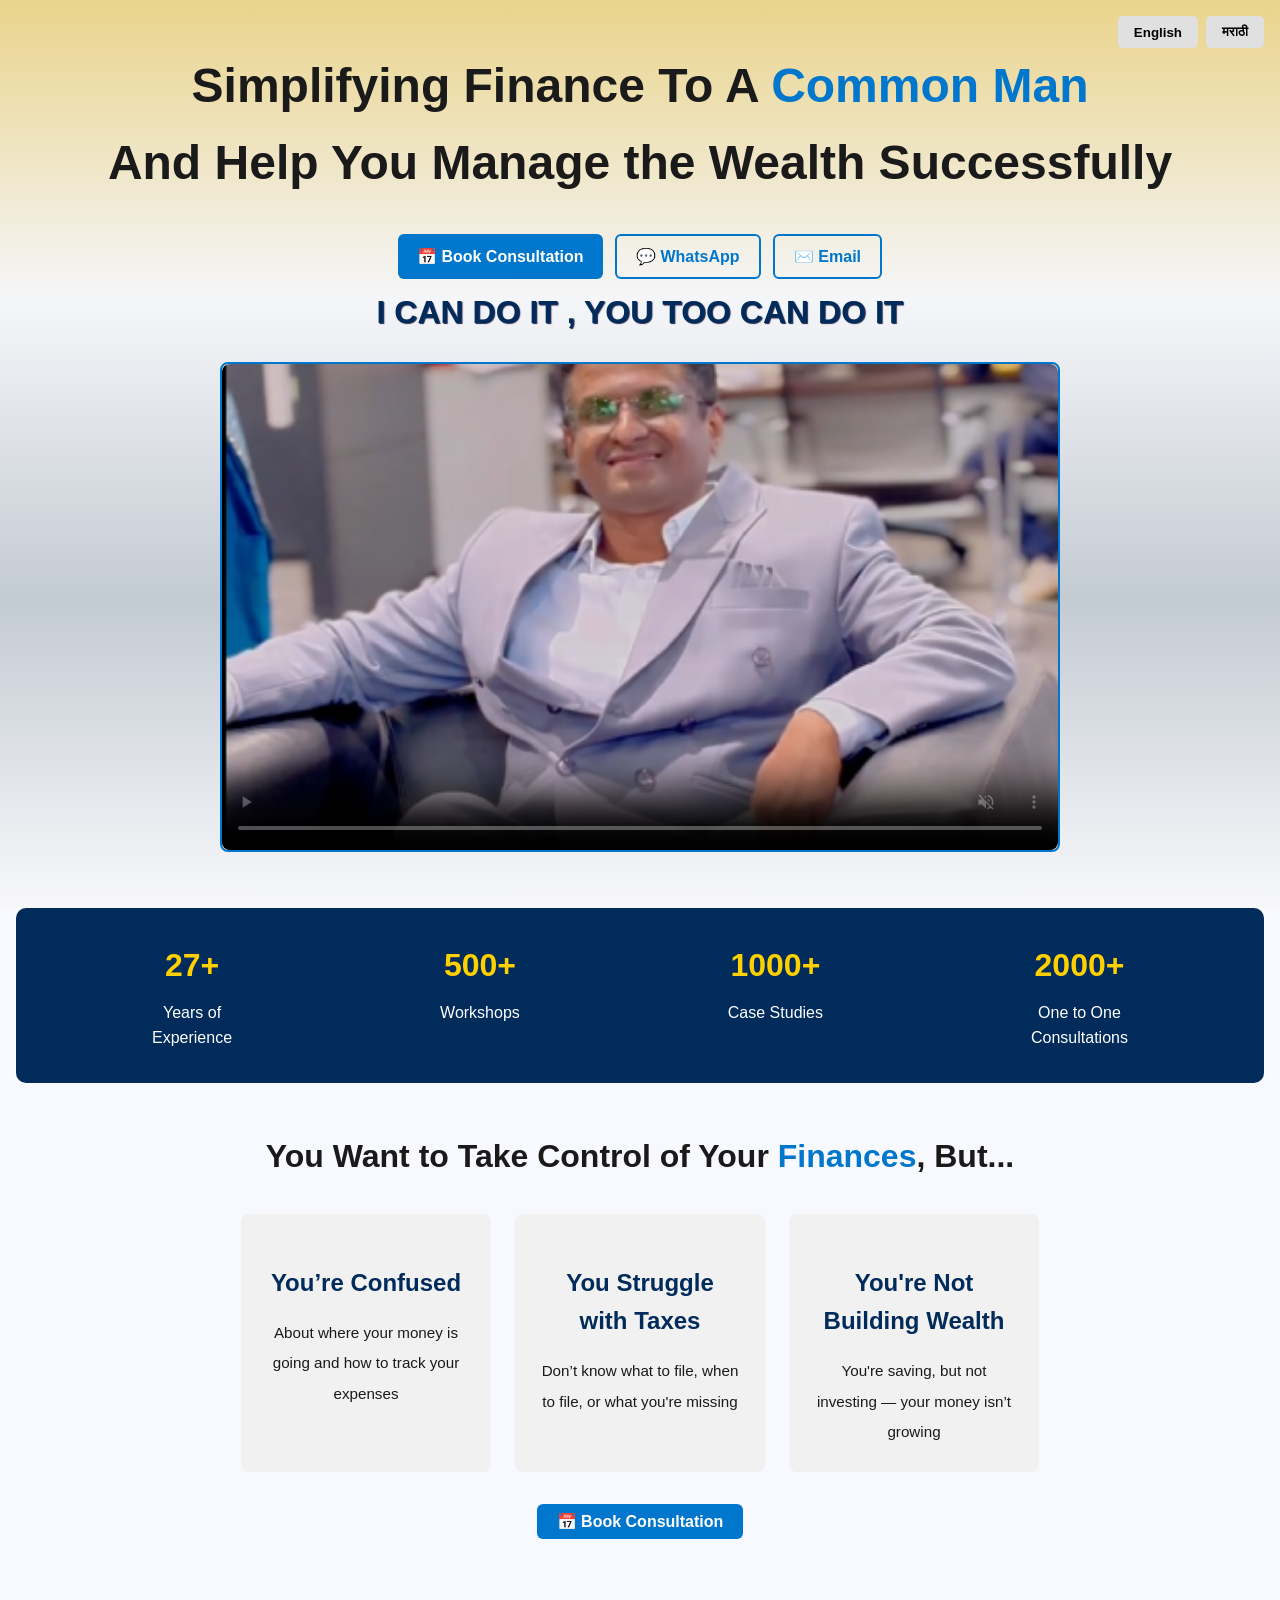
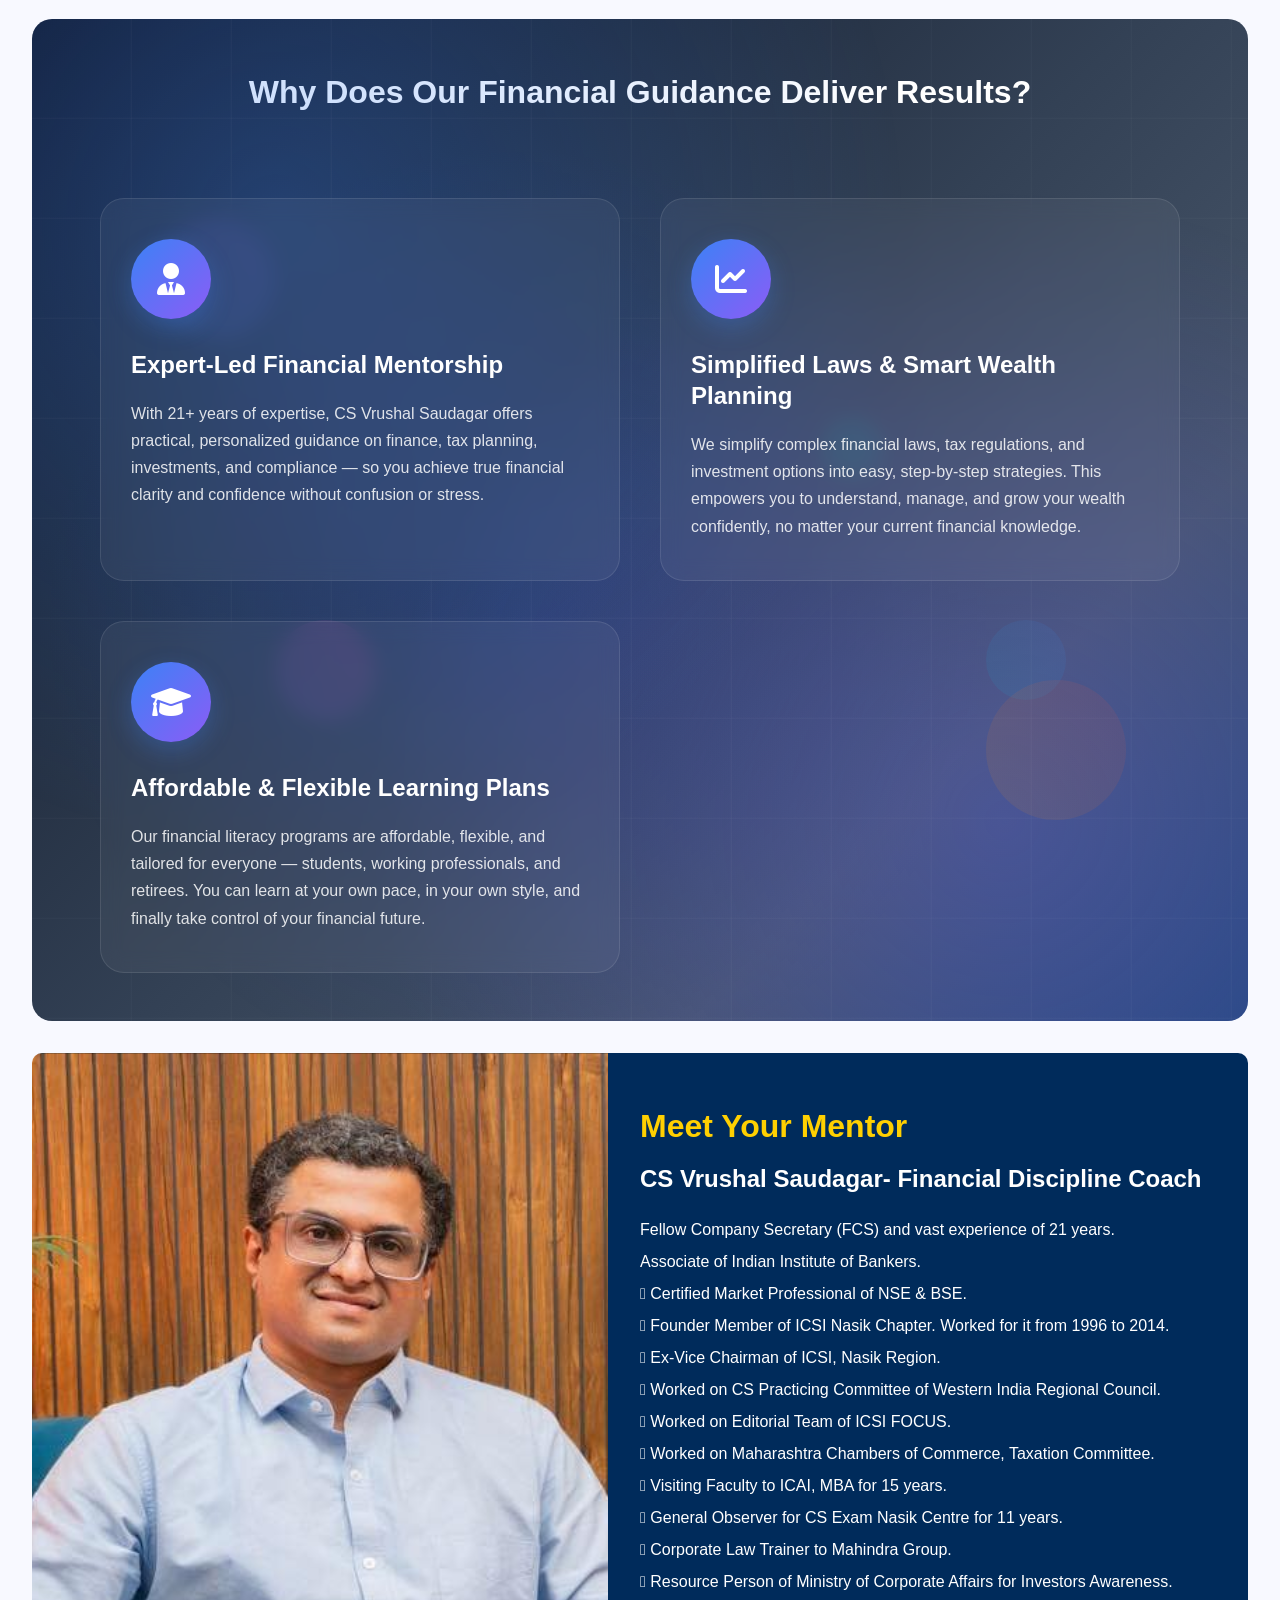
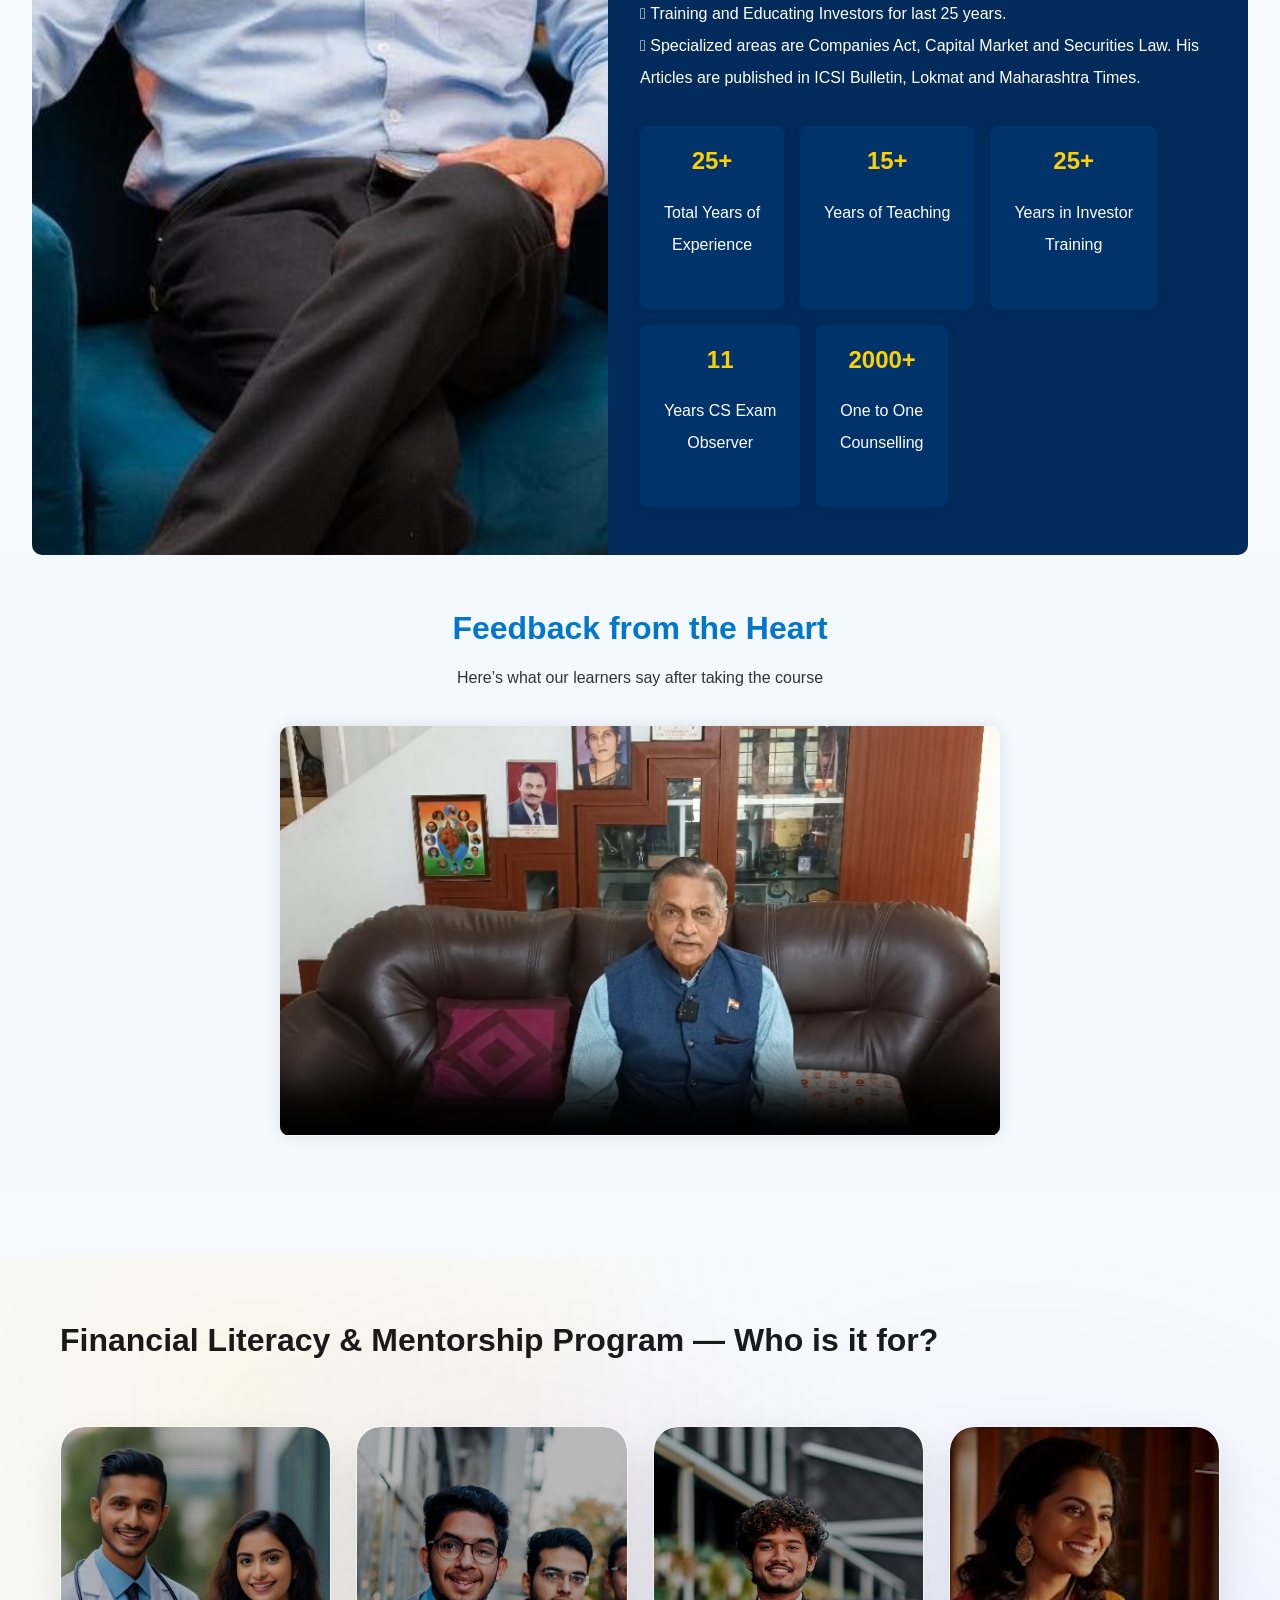
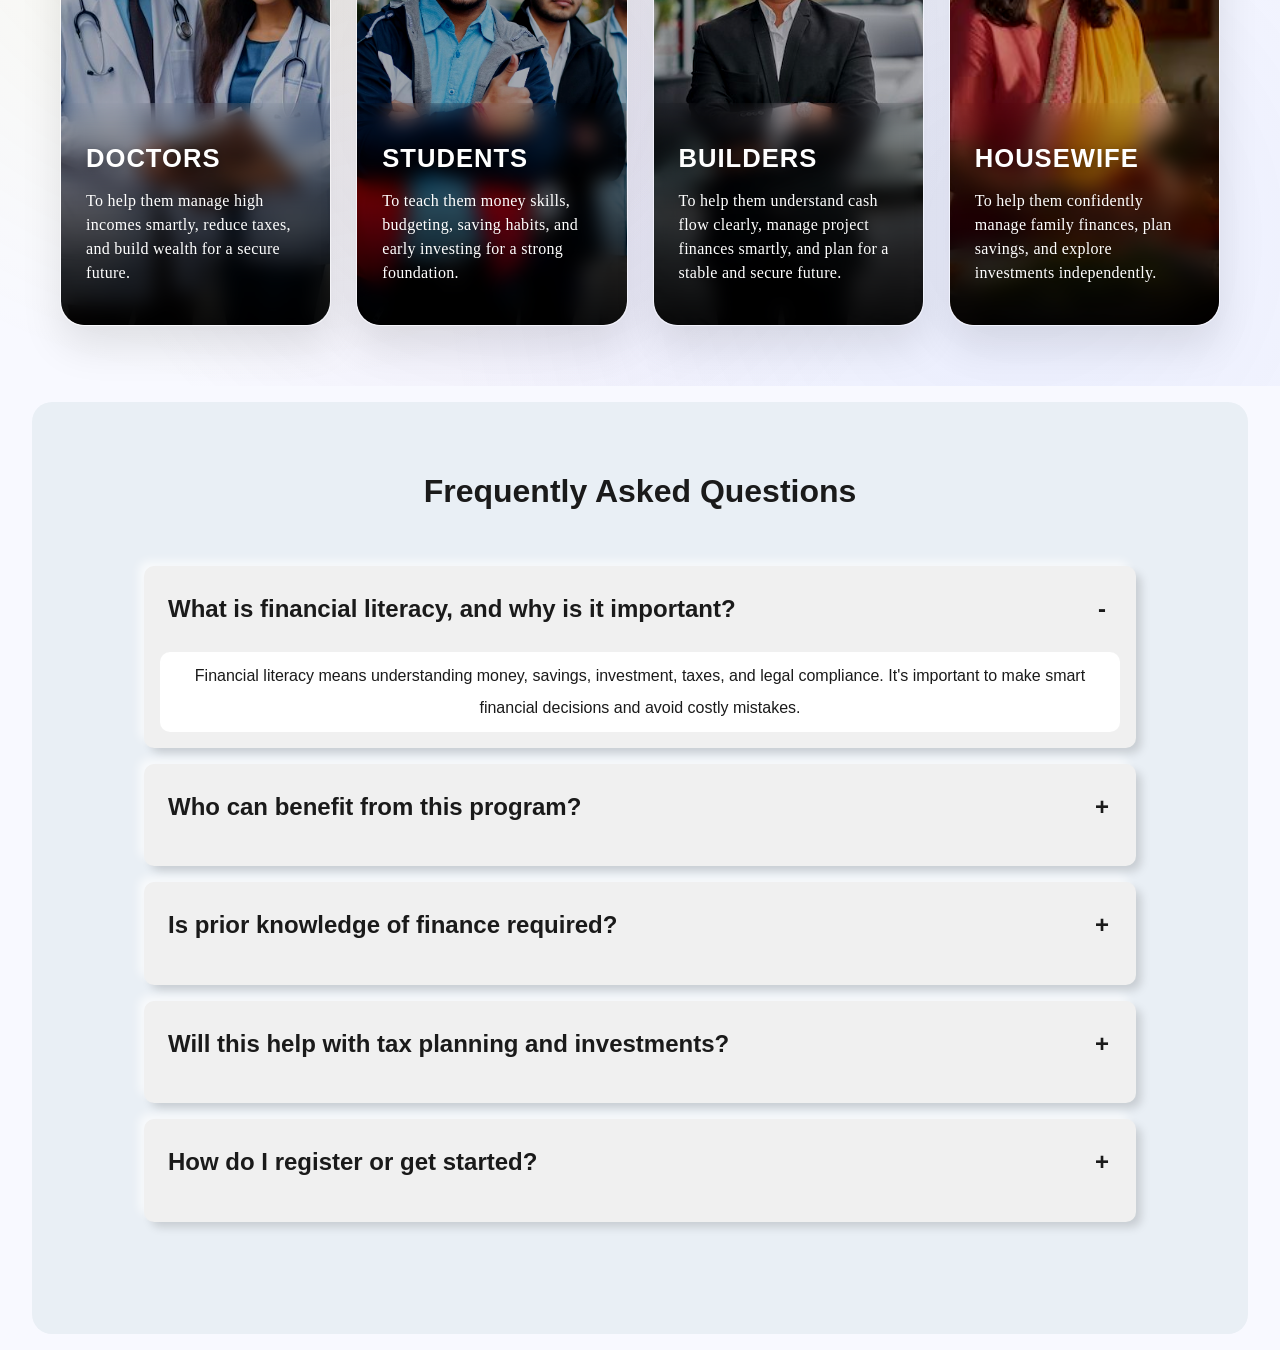
==== commit a6e6c7a8: "Enhance website content and functionality: update images, improve index.html metadata, add responsiv" ====
--- a/index.html
+++ b/index.html
@@ -1,9 +1,32 @@
 <!DOCTYPE html>
 <html lang="en">
   <head>
-    <meta charset="UTF-8" />
-    <meta name="viewport" content="width=device-width, initial-scale=1.0" />
-    <title>CS Vrushal Saudagar</title>
+    <!-- Primary Meta Tags -->
+<title>CS Vrushal Saudagar- Financial Discipline Coach</title>
+<meta name="description" content="Learn financial discipline, and wealth-building strategies with CS Vrushal Saudagar. Free workshops and expert mentorship available.">
+<meta name="keywords" content="CS Vrushal Saudagar, Financial Discipline, Capital Market Expert, Investment Strategies, Trading, Financial Education India">
+<meta name="author" content="CS Vrushal Saudagar">
+<meta name="viewport" content="width=device-width, initial-scale=1.0">
+
+<!-- Open Graph / Facebook -->
+<meta property="og:type" content="website">
+<meta property="og:title" content="CS Vrushal Saudagar- Financial Discipline Coach">
+<meta property="og:description" content="Join Expert Sessions with CS Vrushal Saudagar for fulfilment of  Financial Goals and Discipline through Holistic Counselling">
+<!-- <meta property="og:image" content="https://yourdomain.com/assets/images/vrushal-thumbnail.jpg">
+<meta property="og:url" content="https://yourdomain.com/vrushal-saudagar.html"> -->
+<meta property="og:site_name" content="CS Vrushal Saudagar">
+<meta property="og:locale" content="en_US"> 
+<!-- Twitter -->
+<!-- <meta name="twitter:card" content="summary_large_image">
+<meta name="twitter:title" content="CS Vrushal Saudagar- Financial Discipline Coach">
+<meta name="twitter:description" content="Join expert sessions with CS Vrushal Saudagar on trading, investment, and stock market education.">
+<meta name="twitter:image" content="https://yourdomain.com/assets/images/vrushal-thumbnail.jpg"> -->
+<!-- <meta name="twitter:site" content="@yourtwitterhandle">
+<meta name="twitter:creator" content="@yourtwitterhandle"> -->
+<!-- Favicon -->
+<!-- <link rel="icon" href="/favicon.ico" type="image/x-icon"> -->
+<meta charset="UTF-8">
+
     <link rel="stylesheet" href="style.css" />
     <link rel="stylesheet" href="style3.css">
         <link href="https://cdnjs.cloudflare.com/ajax/libs/font-awesome/6.0.0/css/all.min.css" rel="stylesheet">
@@ -37,30 +60,54 @@
 
         <!-- Hero Title (Marathi) -->
         <h1 class="lang lang-mr fade">
-          <span class="highlight">सामान्य माणसासाठी</span> अर्थसाक्षरता सोपी
-          करून सांगणे<br />
-          आणि संपत्ती यशस्वीरित्या व्यवस्थापित करण्यास मदत करणे
+          <span class="highlight">सामान्य माणसासाठी</span> आर्थिक साक्षरता, आर्थिक नियोजन <br />
+          आणि संपत्तीचे यशस्वी नियोजन
         </h1>
+        
+  
+
         <!-- Buttons -->
         <div class="hero-buttons">
-          <a
-            href="https://calendly.com/YOUR-CALENDLY-USERNAME"
-            target="_blank"
-            class="btn"
+          <button
+            data-cal-link="vsaudagar/15min"
+            data-cal-namespace="15min"
+            data-cal-config='{"layout":"month_view"}'
+            class="consultation-btn1 "
           >
             📅 Book Consultation
-          </a>
+          </button>
           <a
-            href="https://wa.me/91XXXXXXXXXX"
+            href="https://wa.me/9822420622"
             target="_blank"
             class="btn btn-outline"
           >
             💬 WhatsApp
           </a>
           <!-- <a href="tel:+91XXXXXXXXXX" class="btn btn-outline">📞 Call Now</a> -->
-          <a href="mailto:your@email.com" class="btn btn-outline">✉️ Email</a>
+          <a href="mailto:vsaudagar@gmail.com" class="btn btn-outline">✉️ Email</a>
           <!-- <a href="#courses" class="btn btn-primary" style="color:#0077cc;">🎓 Explore Courses</a> -->
         </div>
+        <h2 class="lang lang-mr fade tagline">
+             मी करू शकतो तर तुम्हीही करू शकता!
+        </h2>
+        <h2 class="lang lang-en fade tagline">
+          I CAN DO IT , YOU TOO CAN DO IT
+        </h2>
+        <!-- Cal element-click embed code begins -->
+<script type="text/javascript">
+  (function (C, A, L) { let p = function (a, ar) { a.q.push(ar); }; let d = C.document; C.Cal = C.Cal || function () { let cal = C.Cal; let ar = arguments; if (!cal.loaded) { cal.ns = {}; cal.q = cal.q || []; d.head.appendChild(d.createElement("script")).src = A; cal.loaded = true; } if (ar[0] === L) { const api = function () { p(api, arguments); }; const namespace = ar[1]; api.q = api.q || []; if(typeof namespace === "string"){cal.ns[namespace] = cal.ns[namespace] || api;p(cal.ns[namespace], ar);p(cal, ["initNamespace", namespace]);} else p(cal, ar); return;} p(cal, ar); }; })(window, "https://app.cal.com/embed/embed.js", "init");
+Cal("init", "15min", {origin:"https://app.cal.com"});
+
+  
+  // Important: Please add the following attributes to the element that should trigger the calendar to open upon clicking.
+  // `data-cal-link="vsaudagar/15min"`
+  // data-cal-namespace="15min"
+  // `data-cal-config='{"layout":"month_view","theme":"light"}'`
+
+  Cal.ns["15min"]("ui", {"theme":"light","hideEventTypeDetails":false,"layout":"month_view"});
+  </script>
+  <!-- Cal element-click embed code ends -->
+
         <!-- Video -->
         <div class="hero-video">
   <video controls autoplay muted poster="/thumbnail1.png">
@@ -82,10 +129,11 @@
 
     <!-- Stats Section -->
      <section class="stats">
-      <div class="stat-box">27+<br /><span>Years of Experience</span></div>
+      <div class="stat-box">27+<br /><span>Years of <br> Experience</span></div>
       <div class="stat-box">500+<br /><span>Workshops</span></div>
       <div class="stat-box">1000+<br /><span>Case Studies</span></div>
-      <div class="stat-box">15+<br /><span>Years Financial Councelling</span></div>
+      <!-- <div class="stat-box">15+<br /><span>Years Financial <br>Councelling</span></div> -->
+      <div class="stat-box">2000+<br /><span>One to One <br>Consultations </span></div>
     </section>
 
     <!-- Objection Block -->
@@ -120,13 +168,14 @@
         </div>
       </div>
        <div class="hero-buttons">
-          <a
-            href="https://calendly.com/YOUR-CALENDLY-USERNAME"
-            target="_blank"
-            class="btn"
+          <button
+            data-cal-link="vsaudagar/15min"
+            data-cal-namespace="15min"
+            data-cal-config='{"layout":"month_view"}'
+            class="consultation-btn1 btn"
           >
             📅 Book Consultation
-          </a>
+          </button>
        </div>
     </section>
 
@@ -197,38 +246,85 @@
   <div class="mentor-content">
     <h2 class="lang lang-en fade">Meet Your Mentor</h2>
     <h2 class="lang lang-mr fade">तुमचे मार्गदर्शक</h2>
-    <h3 class="lang lang-en fade">CS Vrushal Saudagar – Financial Literacy & Capital Market Expert</h3>
-    <h3 class="lang lang-mr fade">सीएस वृषाल सौदागर – आर्थिक साक्षरता व भांडवली बाजार तज्ज्ञ</h3>
+    <h3 class="lang lang-en fade">CS Vrushal Saudagar- Financial Discipline Coach</h3>
+    <h3 class="lang lang-mr fade">सीएस वृषाल सौदागर – आर्थिक मार्गदर्शक</h3>
     <p class="lang lang-en fade">
-      With over <strong>21 years of professional experience</strong>, CS Vrushal Saudagar is a Fellow Company Secretary and a certified expert in capital markets and corporate law. He has mentored and educated thousands of investors, professionals, and students across India through various platforms. From being a <em>founder member of the ICSI Nasik Chapter</em> to serving as a <em>Resource Person for the Ministry of Corporate Affairs</em>, his journey is dedicated to simplifying finance for every common man.
+      	Fellow Company Secretary (FCS) and vast experience of 21 years.
+    </br>Associate of Indian Institute of Bankers.
+</br>	Certified Market Professional of NSE & BSE.
+</br>	Founder Member of ICSI Nasik Chapter. Worked for it  from 1996 to 2014.
+</br>	Ex-Vice Chairman of ICSI, Nasik Region.
+</br>	Worked on CS Practicing Committee of Western India Regional Council.
+</br>	Worked  on Editorial Team of ICSI FOCUS.
+</br>	Worked on Maharashtra Chambers of Commerce, Taxation Committee.
+</br>	Visiting Faculty to ICAI, MBA for 15 years.
+</br>	 General Observer for CS Exam Nasik Centre for 11 years. 
+</br>	Corporate Law Trainer to Mahindra Group. 
+</br>	Resource Person of Ministry of Corporate Affairs for Investors Awareness.
+</br>	Training and Educating Investors for last  25  years.
+</br>	Specialized areas are Companies Act, Capital Market and Securities Law. His Articles are published in ICSI Bulletin, Lokmat and Maharashtra Times.
     </p>
     <p class="lang lang-mr fade">
-      सीएस वृषाल सौदागर हे कंपनी कायदा, वित्तीय प्रशिक्षण व भांडवली बाजार या क्षेत्रातील 21 वर्षांपेक्षा अधिक अनुभव असलेले ज्येष्ठ तज्ञ आहेत. ते Fellow Company Secretary (FCS) असून Indian Institute of Bankers चे असोसिएट आहेत. तसेच NSE व BSE चे सर्टिफाईड मार्केट प्रोफेशनल म्हणूनही त्यांची ओळख आहे.
-
-ते ICSI नाशिक चॅप्टरचे संस्थापक सदस्य असून 1996 ते 2014 या कालावधीत त्यांनी महत्त्वपूर्ण योगदान दिले आहे. त्यांनी ICSI नाशिक विभागाचे उपाध्यक्षपद भूषवले असून WIRC च्या Practicing Committee वर आणि ICSI FOCUS च्या संपादकीय मंडळावर सदस्य म्हणून काम केले आहे. त्यांचा सहभाग महाराष्ट्र चेंबर ऑफ कॉमर्सच्या कर समितीत देखील होता.
-
-ICAI व MBA विभागांमध्ये ते 15 वर्षांहून अधिक काळ अतिथी प्राध्यापक म्हणून कार्यरत होते. CS परीक्षांसाठी नाशिक केंद्रावर 11 वर्षे जनरल ऑब्झर्व्हर म्हणून त्यांनी काम पाहिले. तसेच महिंद्रा ग्रुपसाठी कॉर्पोरेट कायदा प्रशिक्षक म्हणूनही ते कार्यरत आहेत.
-
-कॉर्पोरेट व्यवहार मंत्रालयाचे गुंतवणूकदार जागृती स्रोत व्यक्ती (Resource Person) म्हणून त्यांनी गेल्या 25 वर्षांपासून गुंतवणूकदार शिक्षण व प्रशिक्षणाचे कार्य केले आहे. कंपनी कायदा, भांडवली बाजार, आणि सिक्युरिटीज कायदे हे त्यांचे प्रमुख तज्ञतेचे विषय आहेत. ICSI बुलेटिन, लोकमत, आणि महाराष्ट्र टाइम्स मध्ये त्यांचे लेख नियमित प्रकाशित झालेले आहेत.
-    </p>
+      </br> कंपनी सचिव संस्थेचे Fellow सदस्य (FCS), २१ वर्षांचा व्यापक अनुभव.
+
+
+     </br> इंडियन इन्स्टिट्यूट ऑफ बँकर्सचे सदस्य.
+
+</br> एनएसई आणि बीएसईचे प्रमाणित मार्केट प्रोफेशनल म्हणून मान्यता प्राप्त.
+
+</br> ICSI नाशिक चॅप्टरचे संस्थापक सदस्य, १९९६ ते २०१४ या कालावधीत सक्रिय कार्यरत.
+
+</br> ICSI नाशिक विभागाचे माजी उपाध्यक्ष (Ex-Vice Chairman).
+
+</br> वेस्टर्न इंडिया रीजनल कौन्सिलच्या कंपनी सचिव प्रॅक्टिसिंग कमिटीवर कार्य.
+
+</br> ICSI FOCUS मासिकाच्या संपादकीय समितीचे सदस्य.
+
+</br> महाराष्ट्र चेंबर्स ऑफ कॉमर्सच्या कर सल्ला समितीवर काम केलेले.
+
+</br> ICAI व MBA विभागासाठी १५ वर्षांपासून अतिथी प्राध्यापक म्हणून कार्यरत.
+
+</br> CS परीक्षेसाठी नाशिक केंद्राचे ११ वर्षे सामान्य निरीक्षक (General Observer).
+
+</br> महिंद्रा ग्रुपसाठी कॉर्पोरेट कायद्याचे प्रशिक्षक म्हणून कार्यरत.
+
+</br> कॉर्पोरेट व्यवहार मंत्रालयाच्या गुंतवणूकदार जनजागृती उपक्रमासाठी 'Resource Person' म्हणून मान्यता प्राप्त.
+
+</br> गेल्या २५ वर्षांपासून गुंतवणूकदारांचे प्रशिक्षण व आर्थिक साक्षरता वाढविण्यासाठी कार्य करत आहेत.
+
+</br> विशेष अनुभव – कंपनी कायदा, भांडवली बाजार आणि सिक्युरिटीज कायदे.
+
+</br> त्यांचे लेख ICSI बुलेटिन, लोकमत, व महाराष्ट्र टाइम्स मध्ये प्रकाशित झालेले आहेत.
+
+      </p>
 
     <div class="mentor-highlights">
       <div class="highlight-card">
         <h3>25+</h3>
-        <p>Total Years of <br>Experience</p>
+        <p class="lang lang-en fade">Total Years of <br>Experience</p>
+        <p class="lang lang-mr fade">एकूण अनुभव</p>
       </div>
        <div class="highlight-card">
         <h3>15+</h3>
-        <p>Years of Teaching</p>
+        <p class="lang lang-en fade">Years of Teaching</p>
+        <p class="lang lang-mr fade">शिक्षण क्षेत्रातील अनुभव</p>
       </div>
       <div class="highlight-card">
         <h3>25+</h3>
-        <p>Years in Investor <br>Training</p>
+        <p class="lang lang-en fade">Years in Investor <br>Training</p>
+        <p class="lang lang-mr fade">गुंतवणूकदार मार्गदर्शन</p>
       </div>
      
       <div class="highlight-card">
         <h3>11</h3>
-        <p>Years CS Exam <br> Observer</p>
+        <p class="lang lang-en fade">Years CS Exam <br> Observer</p>
+        <p class="lang lang-mr fade">सीएस परीक्षा निरीक्षक</p>
+      </div>
+
+        <div class="highlight-card">
+        <h3>2000+</h3>
+        <p class="lang lang-en fade">One to One <br>Counselling</p>
+        <p class="lang lang-mr fade">व्यक्तिगत मार्गदर्शन</p>
       </div>
     </div>
   </div>
@@ -238,7 +334,7 @@
     <section class="testimonial-section">
   <!-- English Title & Description -->
   <div class="testimonial-header lang lang-en fade">
-    <h2>What People Say About Us</h2>
+    <h2>Feedback from the Heart</h2>
     <p>Here’s what our learners say after taking the course</p>
   </div>
 
@@ -421,11 +517,17 @@
     <!-- Sticky Footer CTA -->
 <footer id="stickyFooter" class="footer-cta hidden">
   <div class="footer-cta-content">
-    <h3>Ready to Take Control of Your Finances?</h3>
-    <button onclick="window.open('https://calendly.com/your-link', '_blank')">📅 Book Consultation</button>
-    <button onclick="window.open('https://wa.me/91XXXXXXXXXX', '_blank')">💬 WhatsApp Us</button>
-    <button onclick="window.location.href='mailto:cs@example.com'">📧 Email</button>
-    <button onclick="window.location.href='tel:+919999999999'">📞 Call Now</button>
+    <h3 class="lang lang-en faded">Ready to Take Control of Your Finances?</h3>
+    <h3 class="lang lang-mr faded">आर्थिक निर्णयांवर नियंत्रण मिळवायचंय ?</h3>
+    <button 
+      class="consultation-btn2 btn" 
+      data-cal-link="vsaudagar/15min"
+      data-cal-namespace="15min"
+      data-cal-config='{"layout":"month_view"}'
+    >📅 Book Consultation</button>
+    <a href="https://wa.me/9822420622" class="ctaicon" target="_blank"><img src="/icons/whatsapp.png" alt="whatsappicon"></a>
+    <a href="mailto:vsaudagar@gmail.com" class="ctaicon"><img src="/icons/mail.png" alt="emailicon"></a>
+    <!-- <button onclick="window.location.href='tel:+919999999999'">📞 Call Now</button> -->
   </div>
 </footer>
     <script src="script.js"></script>
--- a/style.css
+++ b/style.css
@@ -35,18 +35,48 @@
   color: #0077cc;
 }
 
+.tagline {
+  color:#002b5bff;
+  font-weight: bold;
+  margin-top: 0.5rem;
+  text-shadow: 1px 1px 1px rgba(4, 11, 53, 0.88);
+  margin-bottom: 1rem;
+}
+
+
 .container {
     max-width: 1200px;
     margin: 0 auto;
     padding: 0 20px;
 }
 
+.ctaicon {
+  height: 40px;
+  border-radius: 50%;
+  justify-content: center;
+  align-items: center;
+  display: flex;
+  gap: 10px;
+  text-align: center;
+  line-height: 40px;
+  color: white;
+  font-size: 1.2rem;
+  margin-right: 10px;
+  transition: transform 0.3s ease;
+  color: #0077cc;
+}
+
+.ctaicon:hover {
+  transform: scale(1.1);
+}
+
 @media (max-width: 768px) {
   .container {
     padding: 0 10px;
   }
   h1 {
-    font-size: 2.5rem;
+    font-size: 2rem;
+    font-weight: bold;
   }
   h2 {
     font-size: 1.5rem;
@@ -57,6 +87,12 @@
   p {
     font-size: 0.95rem;
   }
+  .tagline {
+  margin-top: 0.4rem;
+  font-size: 1.2rem;
+  margin-bottom: 1rem;
+}
+
 
 }
 
@@ -125,7 +161,6 @@
 
 .hero {
   position: relative;
-  background-image: url("/f3.svg");
   background-size: cover;
   background-position: center;
   padding: 2rem;
@@ -143,7 +178,13 @@
   right: 0;
   bottom: 0;
   left: 0;
-  background: linear-gradient(180deg, hsla(41, 46%, 69%, 0.90), rgba(222, 238, 248, 0.18));
+ background: linear-gradient(
+  180deg,
+  hsla(46, 72%, 60%, 0.66) 0%,
+  rgba(239, 240, 239, 0.36) 33%,
+  rgba(20, 49, 63, 0.23) 66%,
+  rgba(247, 247, 247, 0.54) 100%
+);
   z-index: 0;
 }
 
@@ -190,8 +231,12 @@
   margin-top: 2rem;
 }
 
-.btn {
+.consultation-btn1 {
+  position: relative;
+  overflow: hidden;
+    font-weight:bold;
   padding: 0.7rem 1.2rem;
+  cursor: pointer;
   font-size: 1rem;
   border: none;
   background-color: #0077cc;
@@ -200,6 +245,80 @@
   text-decoration: none;
   transition: all 0.3s ease;
 }
+.consultation-btn2 {
+  position: relative;
+  overflow: hidden;
+  padding: 0.7rem 1.2rem;
+  cursor: pointer;
+  font-size: 1rem;
+  border: none;
+  background-color: #FEC401;
+  color: white;
+  border-radius: 6px;
+  text-decoration: none;
+  transition: all 0.3s ease;
+}
+
+.consultation-btn1:hover,
+.consultation-btn2:hover {
+  transform: scale(1.05);
+  box-shadow: 0 0 10px rgba(0, 119, 204, 0.6);
+}
+/* Light slide animation */
+.consultation-btn1::before {
+  content: '';
+  position: absolute;
+  top: 0;
+  left: -75%;
+  height: 100%;
+  width: 50%;
+  background: linear-gradient(
+    120deg,
+    rgba(255, 255, 255, 0) 10%,
+    rgba(255, 255, 255, 0.4) 50%,
+    rgba(255, 255, 255, 0) 100%
+  );
+  transform: skewX(-20deg);
+  animation: shine 2s infinite;
+}
+.consultation-btn2::before {
+  content: '';
+  position: absolute;
+  top: 0;
+  left: -75%;
+  height: 100%;
+  width: 50%;
+  background: linear-gradient(
+    120deg,
+    rgba(255, 255, 255, 0) 10%,
+    rgba(255, 255, 255, 0.4) 50%,
+    rgba(255, 255, 255, 0) 100%
+  );
+  transform: skewX(-20deg);
+  animation: shine 2s infinite;
+}
+
+@keyframes shine {
+  0% {
+    left: -75%;
+  }
+  100% {
+    left: 125%;
+  }
+}
+
+
+.btn {
+  padding: 0.5rem 1.2rem;
+  font-size: 1rem;
+  border: none;
+  background-color: #0077cc;
+  color: white;
+  border-radius: 6px;
+  text-decoration: none;
+  transition: all 0.3s ease;
+}
+
 
 .btn:hover {
   background-color: #005fa3;
@@ -227,7 +346,7 @@
 
 @media (max-width: 768px) {
   .hero h1 {
-    font-size: 1.5rem;
+    font-size: 2rem;
   }
 .hero-video {
   aspect-ratio: 8 / 9; /* custom aspect ratio */
@@ -242,15 +361,13 @@
 .stats {
   z-index: 1; 
   position: relative;
-  margin-top: -7rem;
-  margin-left: 1rem;
-  margin-right: 1rem;
-  border-radius: 8px;
+  margin: 0 1rem;
+  border-radius: 10px;
   display: flex;
   justify-content: space-around;
-  background-color: #002b5b;
+  background-color: #002b5bff;
   color: white;
-  padding:4rem 2rem;
+  padding:2rem;
   flex-wrap: wrap;
   text-align: center;
 }
@@ -266,13 +383,16 @@
   color:#fff;
   font-size: 1rem;
   font-weight: normal;
+  gap: 0.5rem;
+  display: block;
+  margin-top: 0.5rem;
 }
 
 /* Responsive */
 @media (max-width: 768px) {
   
   .stats {
-    padding: 4rem 1rem;
+    padding: 1rem 2rem;
   }
   .cards {
     flex-direction: column;
@@ -331,14 +451,17 @@
   display: flex;
   flex-wrap: wrap;
   min-height: 100vh;
+  margin: 0 2rem;
+  border-radius: 10px;
 }
 
 .mentor-bg {
   flex: 1;
   min-height: 400px;
-  background-image: url('/vrushal-s2.jpeg'); /* Replace with your image */
+  background-image: url('/vrushal-s.jpeg'); /* Replace with your image */
   background-size: cover;
   background-position: center;
+  border-radius: 10px 0px 0px 10px;
 }
 
 .mentor-content {
@@ -348,6 +471,7 @@
   display: flex;
   flex-direction: column;
   justify-content: center;
+  border-radius: 0px 10px 10px 0px;
 }
 
 .mentor-content h2 {
@@ -389,14 +513,18 @@
 @media (max-width: 768px) {
   .mentor-section {
     flex-direction: column;
+    margin: 0 0.5rem;
+
   }
 
   .mentor-bg {
     height: 300px;
+    border-radius: 10px 10px 0px 0px;
   }
 
   .mentor-content {
     padding: 2rem 1.5rem;
+    border-radius: 0px 0px 10px 10px;
   }
 
   .mentor-highlights {
@@ -601,12 +729,12 @@
 /* Responsive */
 @media (max-width: 768px) {
   .footer-cta{
-    padding:1rem;
+    padding:1rem ;
   }
   .footer-cta-content {
   flex-wrap:wrap;
   padding:0;
-  gap:0.2rem;
+  gap:0.1rem;
 }
   .footer-cta-content h3{
     display:none;
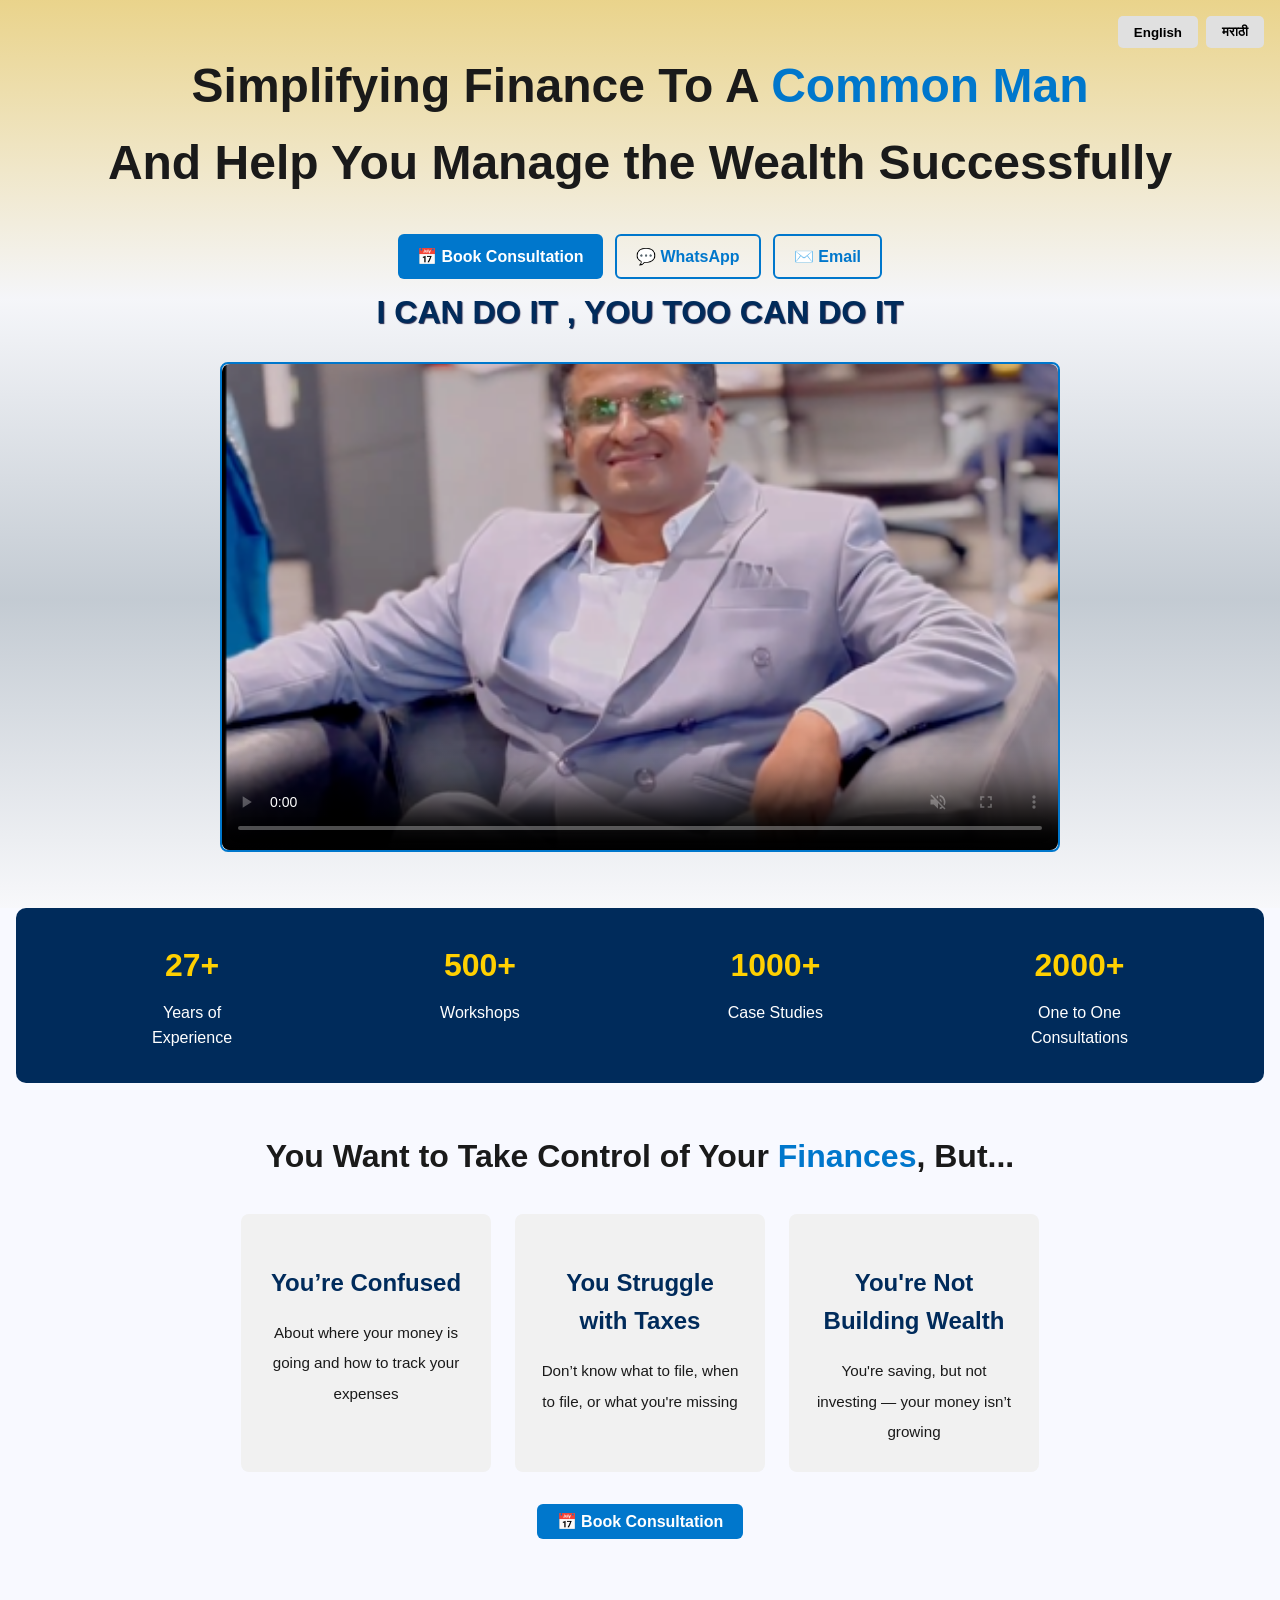
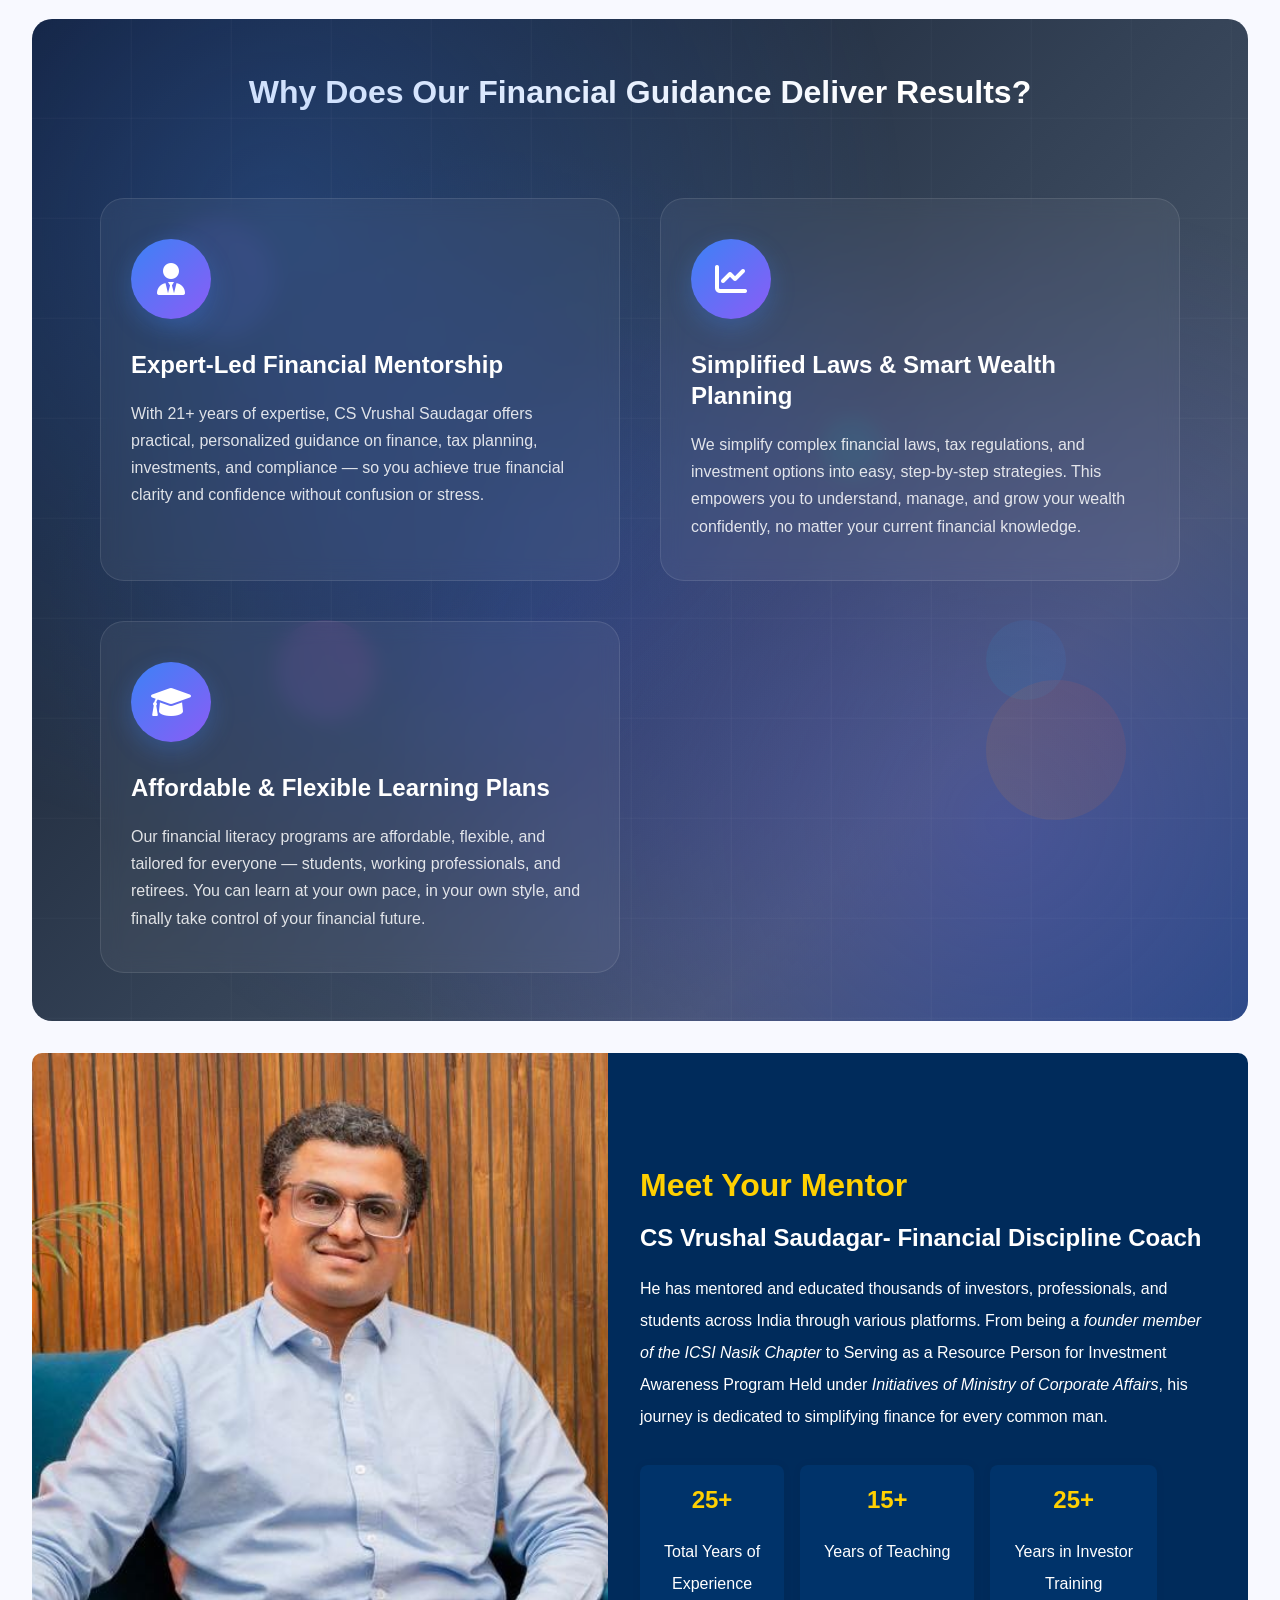
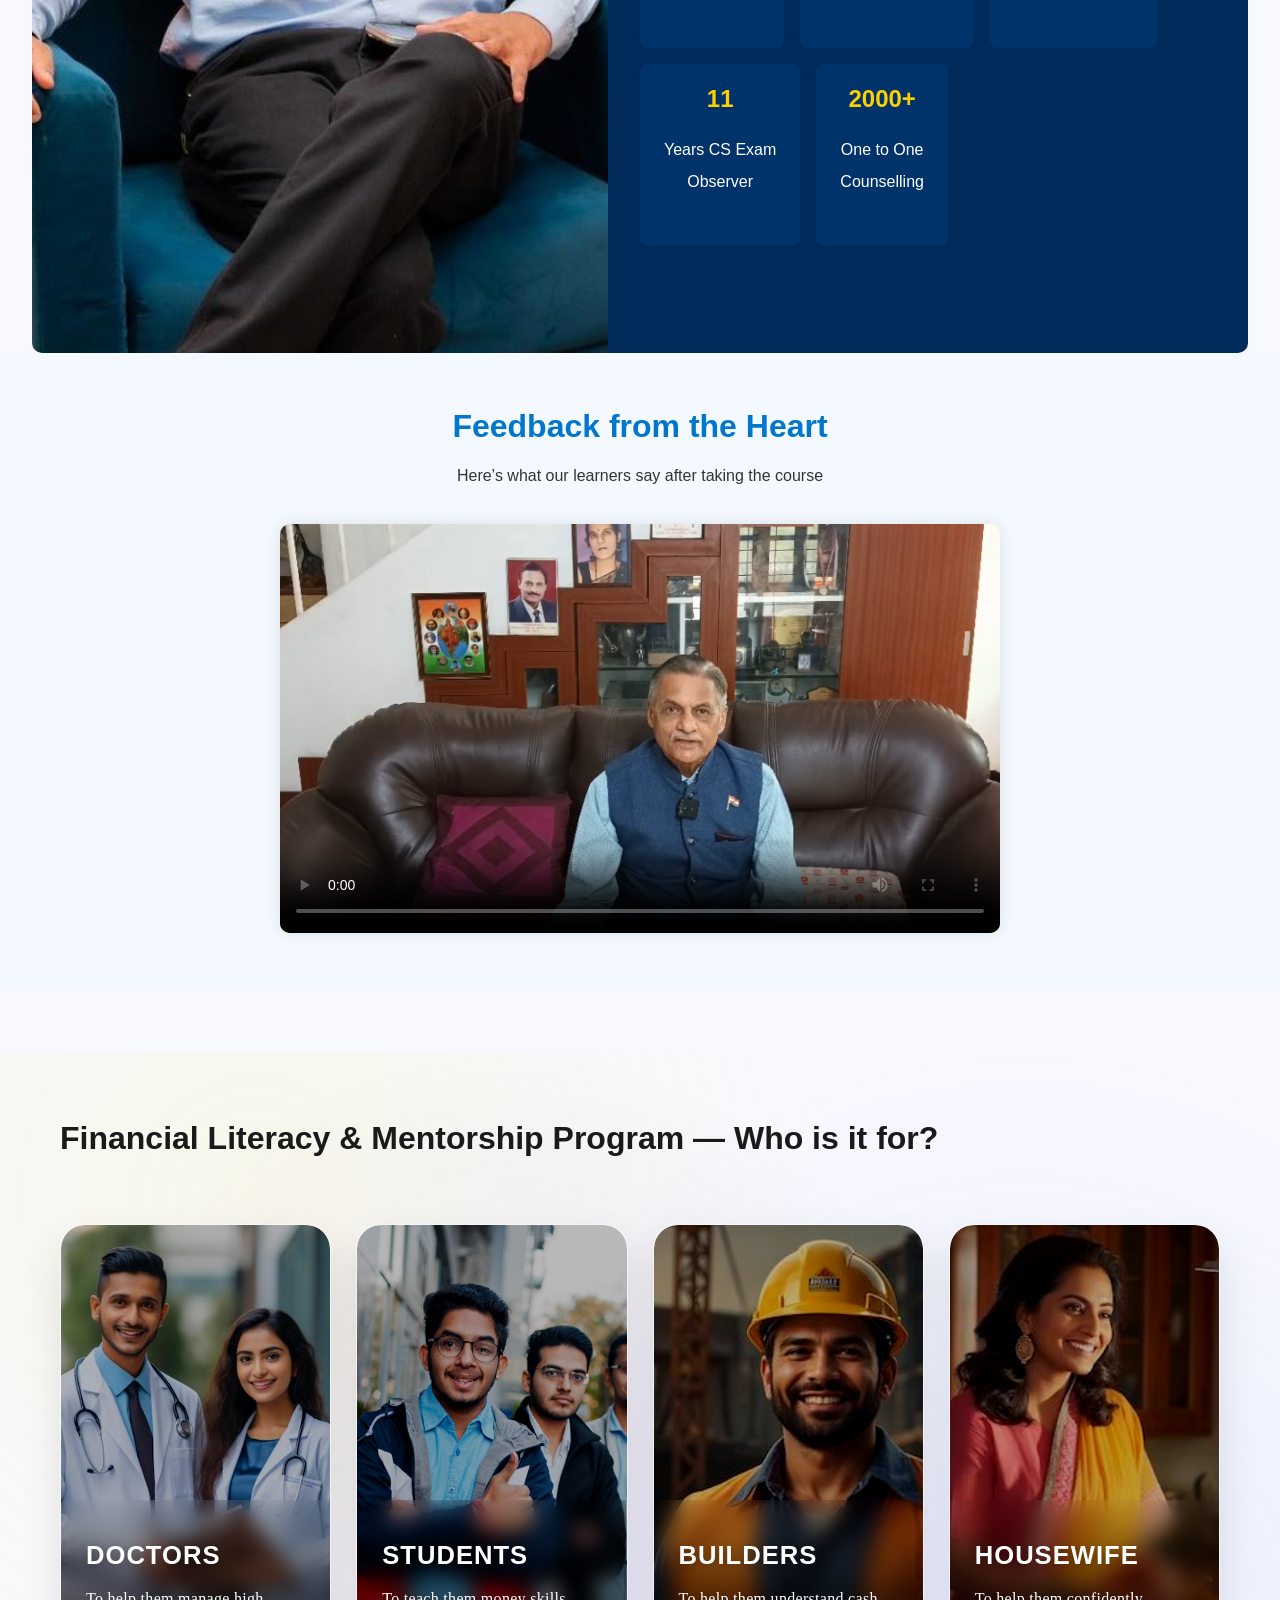
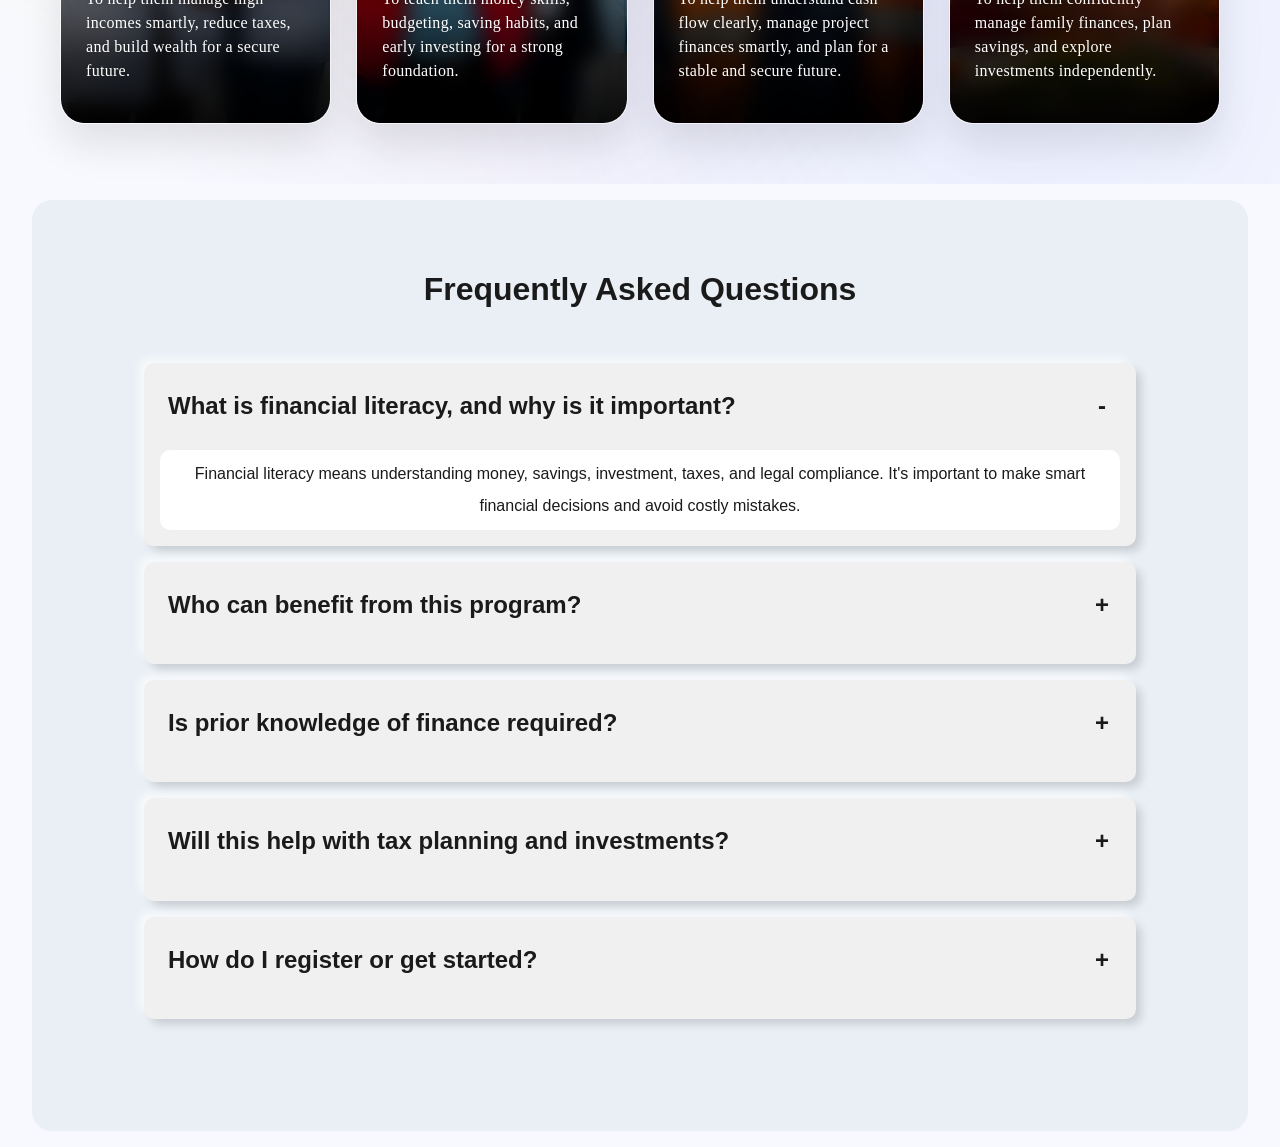
==== commit 348892ba: "Update consultation button links and hide footer text elements for improved functionality" ====
--- a/index.html
+++ b/index.html
@@ -69,8 +69,8 @@
         <!-- Buttons -->
         <div class="hero-buttons">
           <button
-            data-cal-link="vsaudagar/15min"
-            data-cal-namespace="15min"
+            data-cal-link="vsaudagar/30min"
+            data-cal-namespace="30min"
             data-cal-config='{"layout":"month_view"}'
             class="consultation-btn1 "
           >
@@ -93,18 +93,20 @@
         <h2 class="lang lang-en fade tagline">
           I CAN DO IT , YOU TOO CAN DO IT
         </h2>
+        
+        
         <!-- Cal element-click embed code begins -->
 <script type="text/javascript">
   (function (C, A, L) { let p = function (a, ar) { a.q.push(ar); }; let d = C.document; C.Cal = C.Cal || function () { let cal = C.Cal; let ar = arguments; if (!cal.loaded) { cal.ns = {}; cal.q = cal.q || []; d.head.appendChild(d.createElement("script")).src = A; cal.loaded = true; } if (ar[0] === L) { const api = function () { p(api, arguments); }; const namespace = ar[1]; api.q = api.q || []; if(typeof namespace === "string"){cal.ns[namespace] = cal.ns[namespace] || api;p(cal.ns[namespace], ar);p(cal, ["initNamespace", namespace]);} else p(cal, ar); return;} p(cal, ar); }; })(window, "https://app.cal.com/embed/embed.js", "init");
-Cal("init", "15min", {origin:"https://app.cal.com"});
+Cal("init", "30min", {origin:"https://app.cal.com"});
 
   
   // Important: Please add the following attributes to the element that should trigger the calendar to open upon clicking.
-  // `data-cal-link="vsaudagar/15min"`
-  // data-cal-namespace="15min"
+  // `data-cal-link="vsaudagar/30min"`
+  // data-cal-namespace="30min"
   // `data-cal-config='{"layout":"month_view","theme":"light"}'`
 
-  Cal.ns["15min"]("ui", {"theme":"light","hideEventTypeDetails":false,"layout":"month_view"});
+  Cal.ns["30min"]("ui", {"theme":"light","cssVarsPerTheme":{"light":{"cal-brand":"#0077cc"}},"hideEventTypeDetails":false,"layout":"month_view"});
   </script>
   <!-- Cal element-click embed code ends -->
 
@@ -169,8 +171,8 @@
       </div>
        <div class="hero-buttons">
           <button
-            data-cal-link="vsaudagar/15min"
-            data-cal-namespace="15min"
+            data-cal-link="vsaudagar/30min"
+            data-cal-namespace="30min"
             data-cal-config='{"layout":"month_view"}'
             class="consultation-btn1 btn"
           >
@@ -204,7 +206,7 @@
                           <h3 class="lang lang-en fade">Expert-Led Financial Mentorship</h3>
                           <h3 class="lang lang-mr fade">तज्ज्ञ मार्गदर्शनासह वित्तीय मेंटॉरशिप</h3>
                           <p class="lang lang-en fade">With 21+ years of expertise, CS Vrushal Saudagar offers practical, personalized guidance on finance, tax planning, investments, and compliance — so you achieve true financial clarity and confidence without confusion or stress.</p>
-                          <p class="lang lang-mr fade" >२१+ वर्षांचा अनुभव असलेले, सीएस वृषाल सौदागर आर्थिक नियोजन, कर व्यवस्थापन, गुंतवणूक आणि कायदेशीर पालन यावर वैयक्तिक आणि प्रात्यक्षिक मार्गदर्शन देतात — ज्यामुळे आपण आत्मविश्वासाने व स्पष्टपणे आर्थिक निर्णय घेऊ शकता.</p>
+                          <p class="lang lang-mr fade" >सीएस वृषाल सौदागर आर्थिक नियोजन, कर व्यवस्थापन, गुंतवणूक आणि कायदेशीर पालन यावर वैयक्तिक आणि प्रात्यक्षिक मार्गदर्शन देतात — ज्यामुळे आपण आत्मविश्वासाने व स्पष्टपणे आर्थिक निर्णय घेऊ शकता.</p>
                           <div class="card-glow"></div>
                       </div>
       
@@ -249,53 +251,16 @@
     <h3 class="lang lang-en fade">CS Vrushal Saudagar- Financial Discipline Coach</h3>
     <h3 class="lang lang-mr fade">सीएस वृषाल सौदागर – आर्थिक मार्गदर्शक</h3>
     <p class="lang lang-en fade">
-      	Fellow Company Secretary (FCS) and vast experience of 21 years.
-    </br>Associate of Indian Institute of Bankers.
-</br>	Certified Market Professional of NSE & BSE.
-</br>	Founder Member of ICSI Nasik Chapter. Worked for it  from 1996 to 2014.
-</br>	Ex-Vice Chairman of ICSI, Nasik Region.
-</br>	Worked on CS Practicing Committee of Western India Regional Council.
-</br>	Worked  on Editorial Team of ICSI FOCUS.
-</br>	Worked on Maharashtra Chambers of Commerce, Taxation Committee.
-</br>	Visiting Faculty to ICAI, MBA for 15 years.
-</br>	 General Observer for CS Exam Nasik Centre for 11 years. 
-</br>	Corporate Law Trainer to Mahindra Group. 
-</br>	Resource Person of Ministry of Corporate Affairs for Investors Awareness.
-</br>	Training and Educating Investors for last  25  years.
-</br>	Specialized areas are Companies Act, Capital Market and Securities Law. His Articles are published in ICSI Bulletin, Lokmat and Maharashtra Times.
+      He has mentored and educated thousands of investors, professionals, and students across India through various platforms. From being a <em>founder member of the ICSI Nasik Chapter</em> to Serving as a Resource Person for Investment Awareness Program Held under <em>Initiatives of Ministry of Corporate Affairs</em>, his journey is dedicated to simplifying finance for every common man.
     </p>
     <p class="lang lang-mr fade">
-      </br> कंपनी सचिव संस्थेचे Fellow सदस्य (FCS), २१ वर्षांचा व्यापक अनुभव.
-
-
-     </br> इंडियन इन्स्टिट्यूट ऑफ बँकर्सचे सदस्य.
-
-</br> एनएसई आणि बीएसईचे प्रमाणित मार्केट प्रोफेशनल म्हणून मान्यता प्राप्त.
-
-</br> ICSI नाशिक चॅप्टरचे संस्थापक सदस्य, १९९६ ते २०१४ या कालावधीत सक्रिय कार्यरत.
-
-</br> ICSI नाशिक विभागाचे माजी उपाध्यक्ष (Ex-Vice Chairman).
-
-</br> वेस्टर्न इंडिया रीजनल कौन्सिलच्या कंपनी सचिव प्रॅक्टिसिंग कमिटीवर कार्य.
-
-</br> ICSI FOCUS मासिकाच्या संपादकीय समितीचे सदस्य.
-
-</br> महाराष्ट्र चेंबर्स ऑफ कॉमर्सच्या कर सल्ला समितीवर काम केलेले.
-
-</br> ICAI व MBA विभागासाठी १५ वर्षांपासून अतिथी प्राध्यापक म्हणून कार्यरत.
-
-</br> CS परीक्षेसाठी नाशिक केंद्राचे ११ वर्षे सामान्य निरीक्षक (General Observer).
-
-</br> महिंद्रा ग्रुपसाठी कॉर्पोरेट कायद्याचे प्रशिक्षक म्हणून कार्यरत.
-
-</br> कॉर्पोरेट व्यवहार मंत्रालयाच्या गुंतवणूकदार जनजागृती उपक्रमासाठी 'Resource Person' म्हणून मान्यता प्राप्त.
-
-</br> गेल्या २५ वर्षांपासून गुंतवणूकदारांचे प्रशिक्षण व आर्थिक साक्षरता वाढविण्यासाठी कार्य करत आहेत.
-
-</br> विशेष अनुभव – कंपनी कायदा, भांडवली बाजार आणि सिक्युरिटीज कायदे.
-
-</br> त्यांचे लेख ICSI बुलेटिन, लोकमत, व महाराष्ट्र टाइम्स मध्ये प्रकाशित झालेले आहेत.
-
+      सीएस वृषाल सौदागर Fellow Company Secretary (FCS) असून Indian Institute of Bankers चे असोसिएट आहेत. तसेच NSE व BSE चे सर्टिफाईड मार्केट प्रोफेशनल म्हणूनही त्यांची ओळख आहे.
+
+ते ICSI नाशिक चॅप्टरचे संस्थापक सदस्य असून 1996 ते 2014 या कालावधीत त्यांनी महत्त्वपूर्ण योगदान दिले आहे. त्यांनी ICSI नाशिक विभागाचे उपाध्यक्षपद भूषवले असून WIRC च्या Practicing Committee वर आणि ICSI FOCUS च्या संपादकीय मंडळावर सदस्य म्हणून काम केले आहे. त्यांचा सहभाग महाराष्ट्र चेंबर ऑफ कॉमर्सच्या कर समितीत देखील होता.
+
+ICAI व MBA विभागांमध्ये ते 15 वर्षांहून अधिक काळ अतिथी प्राध्यापक म्हणून कार्यरत होते. CS परीक्षांसाठी नाशिक केंद्रावर 11 वर्षे जनरल ऑब्झर्व्हर म्हणून त्यांनी काम पाहिले. तसेच महिंद्रा ग्रुपसाठी कॉर्पोरेट कायदा प्रशिक्षक म्हणूनही ते कार्यरत आहेत.
+
+कॉर्पोरेट व्यवहार मंत्रालयाचे गुंतवणूकदार जागृती स्रोत व्यक्ती (Resource Person) म्हणून त्यांनी गेल्या 25 वर्षांपासून गुंतवणूकदार शिक्षण व प्रशिक्षणाचे कार्य केले आहे. कंपनी कायदा, भांडवली बाजार, आणि सिक्युरिटीज कायदे हे त्यांचे प्रमुख तज्ञतेचे विषय आहेत. ICSI बुलेटिन, लोकमत, आणि महाराष्ट्र टाइम्स मध्ये त्यांचे लेख नियमित प्रकाशित झालेले आहेत.
       </p>
 
     <div class="mentor-highlights">
@@ -517,12 +482,15 @@
     <!-- Sticky Footer CTA -->
 <footer id="stickyFooter" class="footer-cta hidden">
   <div class="footer-cta-content">
-    <h3 class="lang lang-en faded">Ready to Take Control of Your Finances?</h3>
+    <div class="footer-cta-text">
+<h3 class="lang lang-en faded">Ready to Take Control of Your Finances?</h3>
     <h3 class="lang lang-mr faded">आर्थिक निर्णयांवर नियंत्रण मिळवायचंय ?</h3>
+    </div>
+    
     <button 
       class="consultation-btn2 btn" 
-      data-cal-link="vsaudagar/15min"
-      data-cal-namespace="15min"
+      data-cal-link="vsaudagar/30min"
+      data-cal-namespace="30min"
       data-cal-config='{"layout":"month_view"}'
     >📅 Book Consultation</button>
     <a href="https://wa.me/9822420622" class="ctaicon" target="_blank"><img src="/icons/whatsapp.png" alt="whatsappicon"></a>
--- a/style.css
+++ b/style.css
@@ -739,6 +739,9 @@
   .footer-cta-content h3{
     display:none;
   }
-}
-
-
+  .footer-cta-text{
+    display:none;
+  }
+}
+
+
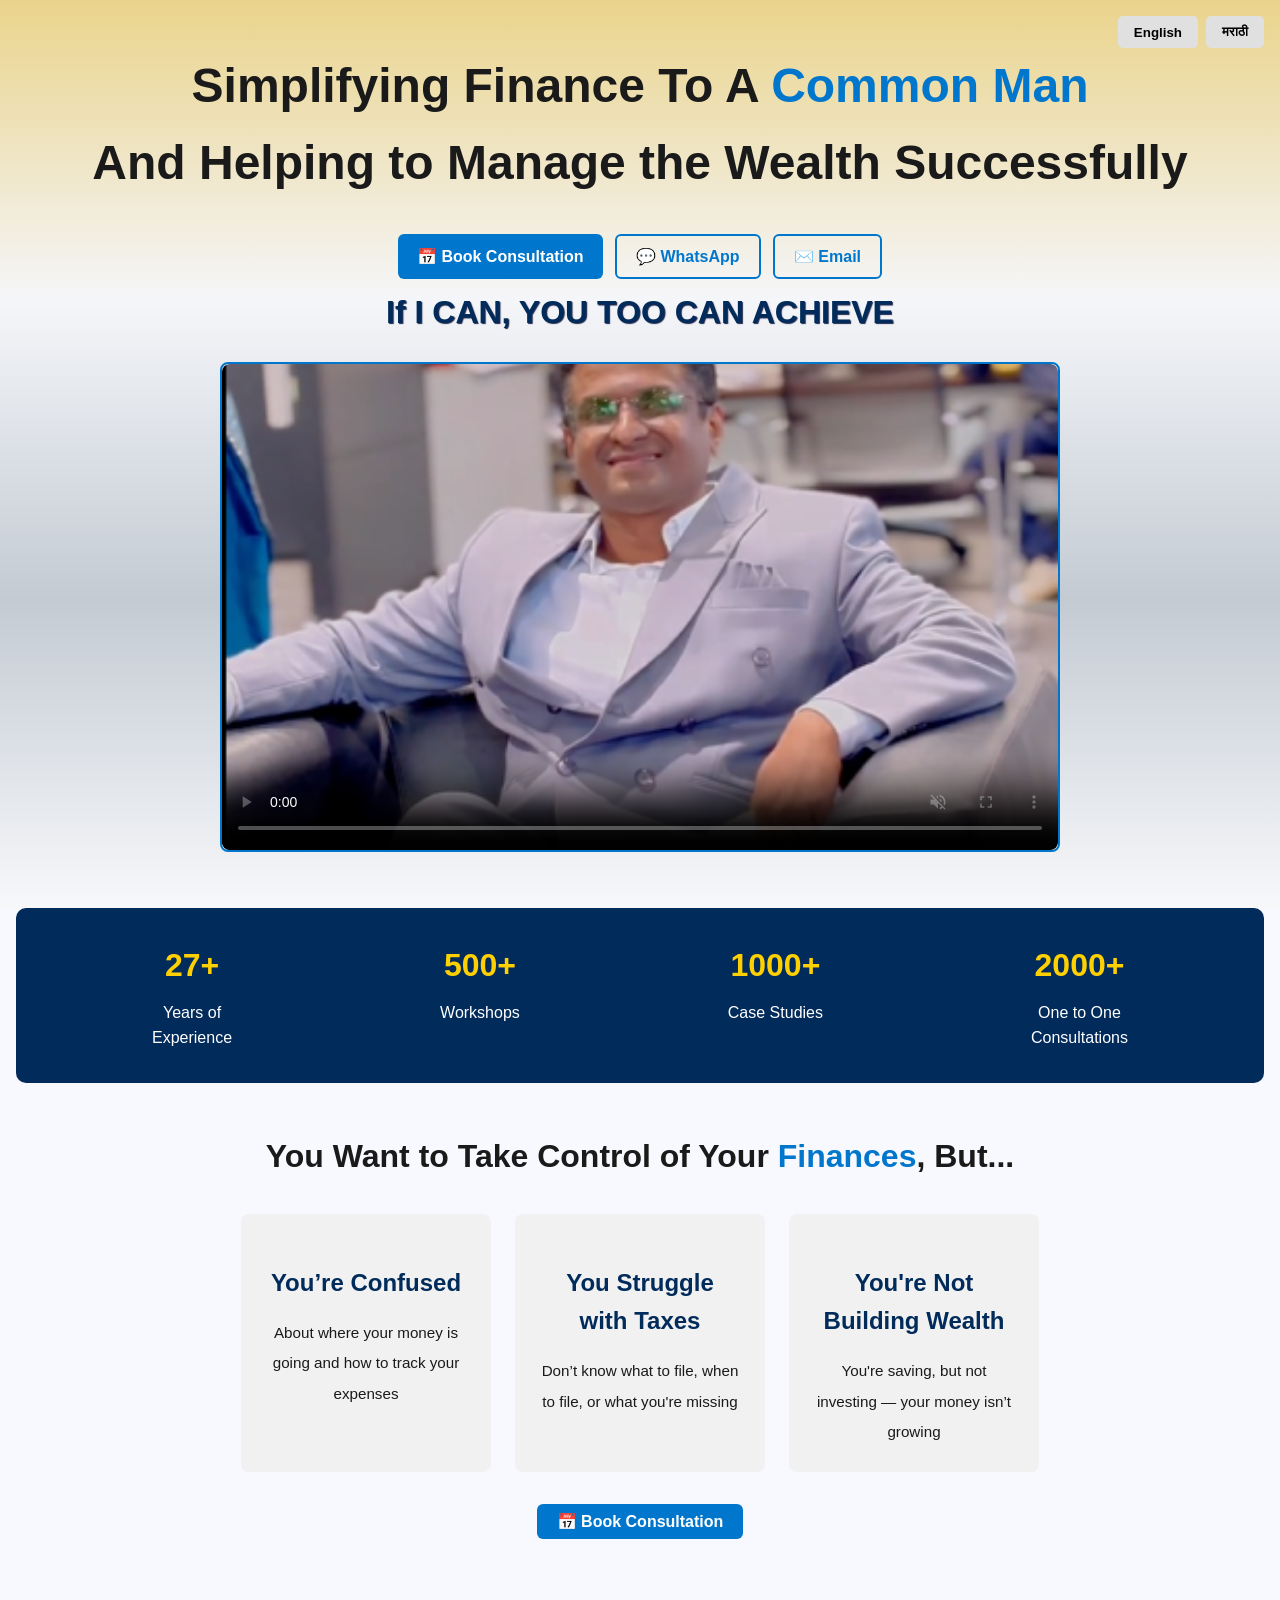
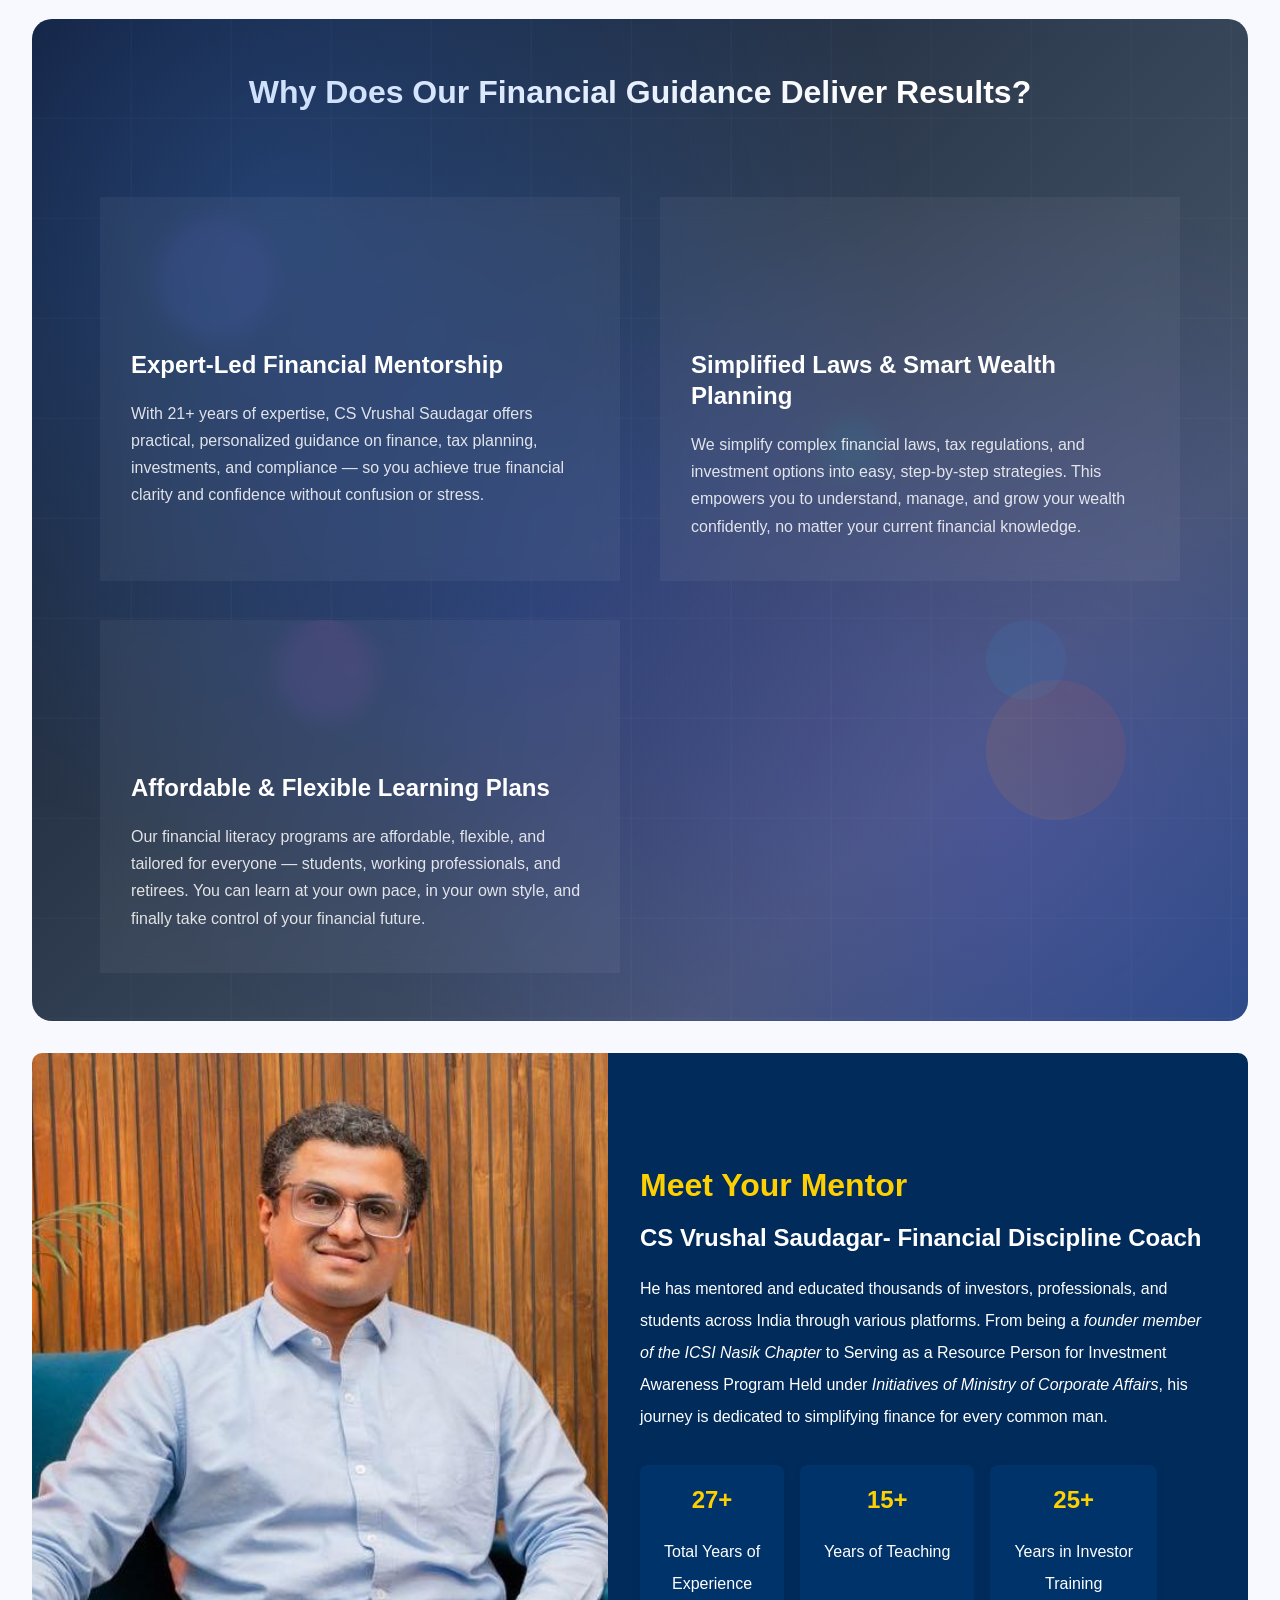
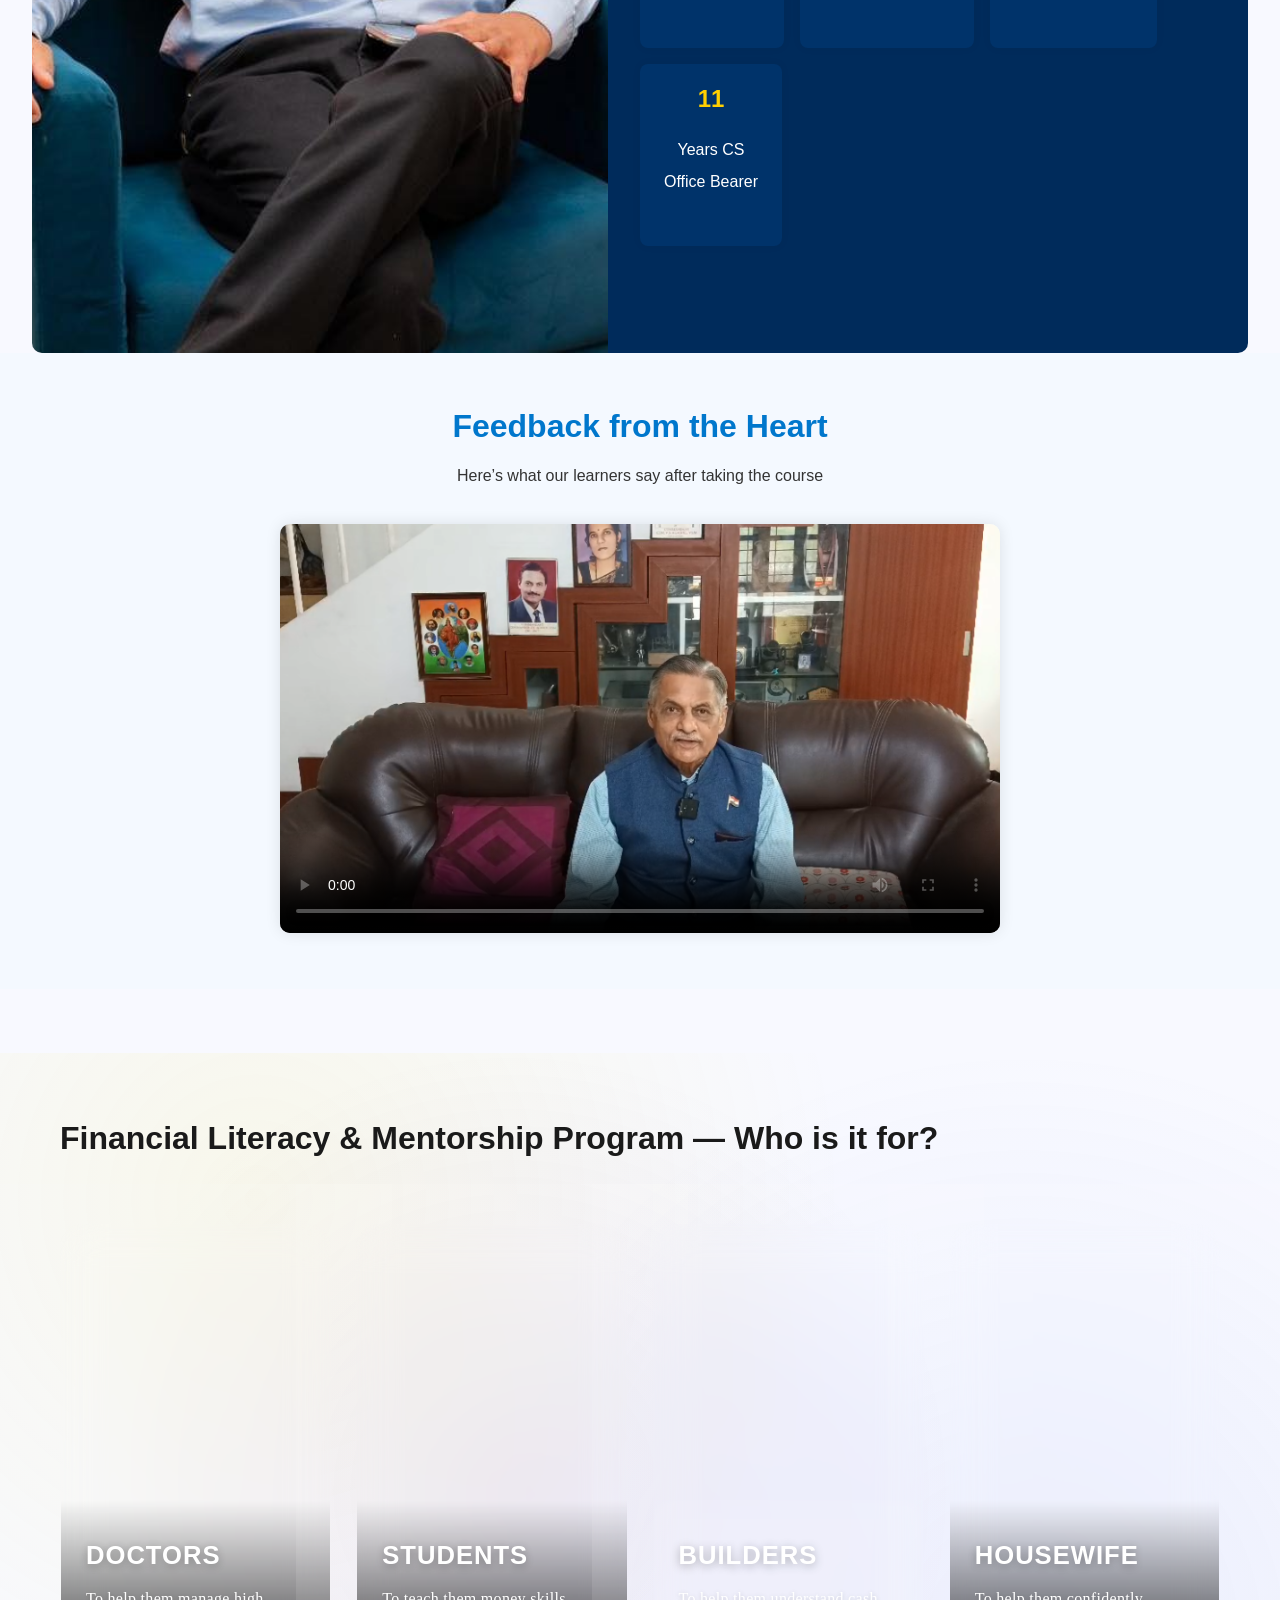
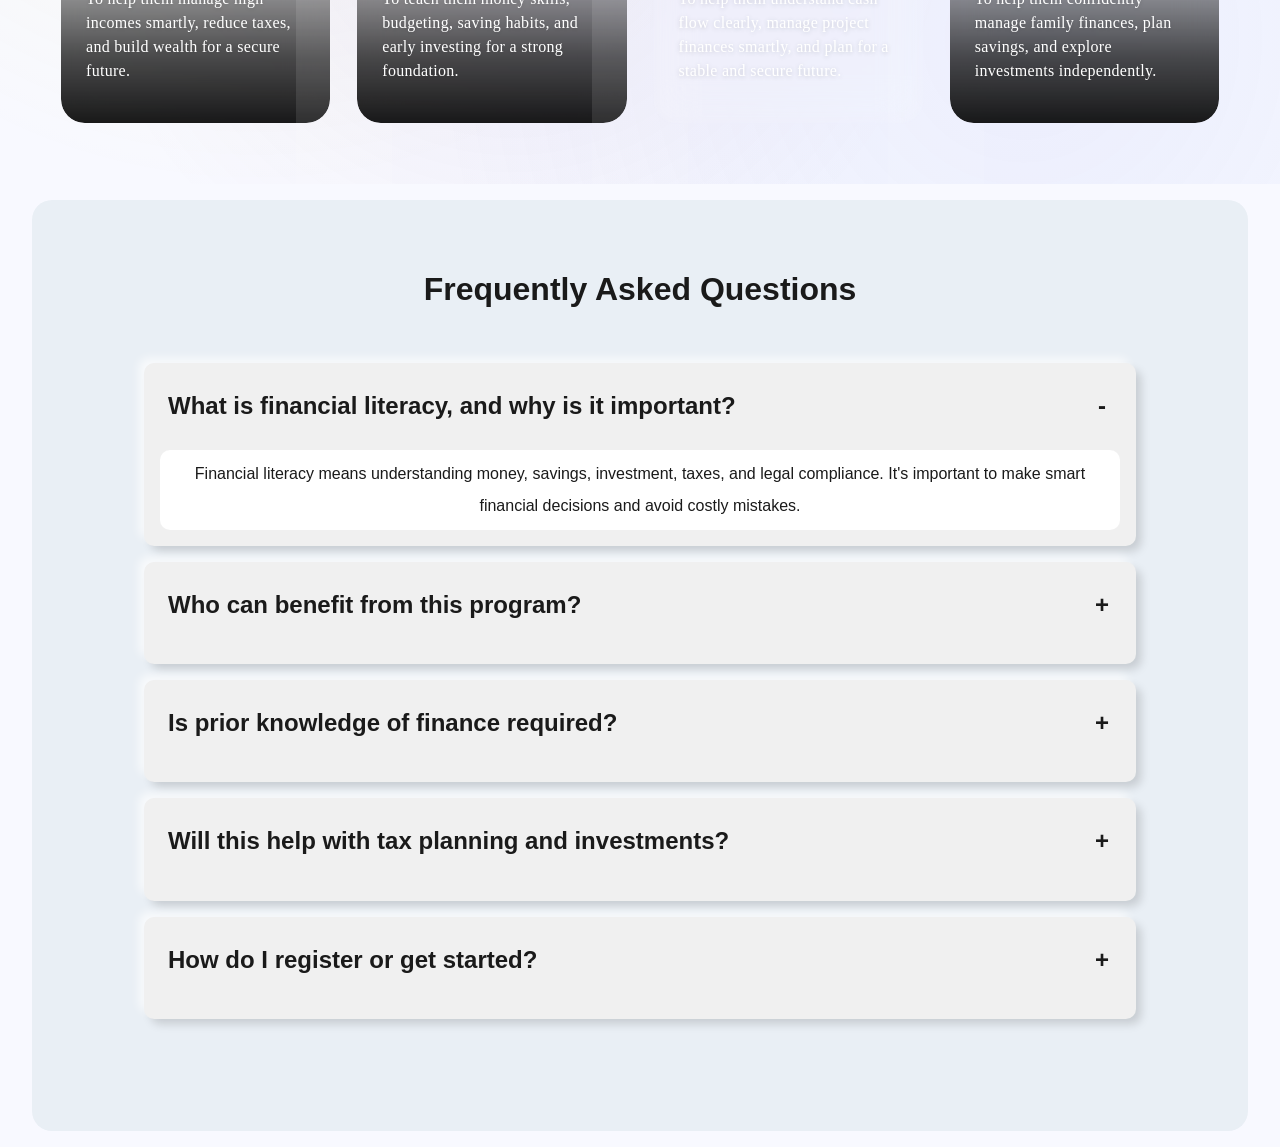
==== commit 94295d34: "create the folder strucure and add new page ans css for doctors.html" ====
--- a/index.html
+++ b/index.html
@@ -27,9 +27,9 @@
 <!-- <link rel="icon" href="/favicon.ico" type="image/x-icon"> -->
 <meta charset="UTF-8">
 
-    <link rel="stylesheet" href="style.css" />
-    <link rel="stylesheet" href="style3.css">
-        <link href="https://cdnjs.cloudflare.com/ajax/libs/font-awesome/6.0.0/css/all.min.css" rel="stylesheet">
+    <link rel="stylesheet" href="/css/style.css" />
+    <link rel="stylesheet" href="/css/style3.css">
+    <link href="https://cdnjs.cloudflare.com/ajax/libs/font-awesome/6.0.0/css/all.min.css" rel="stylesheet">
     <link href="https://cdnjs.cloudflare.com/ajax/libs/font-awesome/6.0.0/css/all.min.css" rel="stylesheet">
 
   </head>
@@ -55,7 +55,7 @@
         <h1 class="lang lang-en fade">
           Simplifying Finance To A <span class="highlight">Common Man</span
           ><br />
-          And Help You Manage the Wealth Successfully
+          And Helping to Manage the Wealth Successfully
         </h1>
 
         <!-- Hero Title (Marathi) -->
@@ -91,7 +91,7 @@
              मी करू शकतो तर तुम्हीही करू शकता!
         </h2>
         <h2 class="lang lang-en fade tagline">
-          I CAN DO IT , YOU TOO CAN DO IT
+          If I CAN, YOU TOO CAN ACHIEVE
         </h2>
         
         
@@ -112,8 +112,8 @@
 
         <!-- Video -->
         <div class="hero-video">
-  <video controls autoplay muted poster="/thumbnail1.png">
-    <source src="/CS_VS.MP4" type="video/mp4" />
+  <video controls autoplay loop muted poster="/assets/thumbnail1.png">
+    <source src="/assets/videos/CS_VS.MP4" type="video/mp4" />
     Your browser does not support the video tag.
   </video>
           <!-- <iframe
@@ -265,7 +265,7 @@
 
     <div class="mentor-highlights">
       <div class="highlight-card">
-        <h3>25+</h3>
+        <h3>27+</h3>
         <p class="lang lang-en fade">Total Years of <br>Experience</p>
         <p class="lang lang-mr fade">एकूण अनुभव</p>
       </div>
@@ -282,15 +282,15 @@
      
       <div class="highlight-card">
         <h3>11</h3>
-        <p class="lang lang-en fade">Years CS Exam <br> Observer</p>
-        <p class="lang lang-mr fade">सीएस परीक्षा निरीक्षक</p>
+        <p class="lang lang-en fade">Years CS<br>Office Bearer</p>
+        <p class="lang lang-mr fade">सीएस पदाधिकारी</p>
       </div>
 
-        <div class="highlight-card">
-        <h3>2000+</h3>
-        <p class="lang lang-en fade">One to One <br>Counselling</p>
-        <p class="lang lang-mr fade">व्यक्तिगत मार्गदर्शन</p>
-      </div>
+      <!--  <div class="highlight-card">-->
+      <!--  <h3>2000+</h3>-->
+      <!--  <p class="lang lang-en fade">One to One <br>Counselling</p>-->
+      <!--  <p class="lang lang-mr fade">व्यक्तिगत मार्गदर्शन</p>-->
+      <!--</div>-->
     </div>
   </div>
     </section>
@@ -311,8 +311,8 @@
 
   <!-- Testimonial Video -->
   <div class="testimonial-video fade active">
-    <video controls poster="/t1cover.png">
-      <source src="/testimonial.mp4" type="video/mp4" />
+    <video controls poster="/assets/t1cover.png">
+      <source src="/assets/videos/testimonial.mp4" type="video/mp4" />
       Your browser does not support the video tag.
     </video>
   </div>
@@ -327,7 +327,7 @@
             <div class="personas-grid">
                 <div class="persona-card">
                     <div class="persona-overlay">
-                        <img src="/doctor1.jpg" alt="Doctor" class="persona-image">
+                        <img src="/assets/doctor1.jpg" alt="Doctor" class="persona-image">
                         <div class="persona-text">
                             <h3 class="lang lang-en fade">Doctors</h3>
                             <h3 class="lang lang-mr fade">डॉक्टर्स</h3>
@@ -339,7 +339,7 @@
                 
                 <div class="persona-card">
                     <div class="persona-overlay">
-                        <img src="/students.jpg" alt="Student" class="persona-image">
+                        <img src="/assets/students.jpg" alt="Student" class="persona-image">
                         <div class="persona-text">
                             <h3 class="lang lang-en fade">Students</h3>
                             <h3 class="lang lang-mr fade" >विद्यार्थी</h3>
@@ -351,7 +351,7 @@
                 
                 <div class="persona-card">
                     <div class="persona-overlay">
-                        <img src="/builder.jpg" alt="Builder/Contractor" class="persona-image">
+                        <img src="/assets/builder.jpg" alt="Builder/Contractor" class="persona-image">
                         <div class="persona-text">
                             <h3 class="lang lang-en fade">Builders</h3>
                             <h3 class="lang lang-mr fade " >बिल्डर्स</h3>
@@ -363,7 +363,7 @@
                    
                 <div class="persona-card">
                     <div class="persona-overlay">
-                        <img src="/housewife.jpg" alt="Homemaker/Housewife" class="persona-image">
+                        <img src="/assets/housewife.jpg" alt="Homemaker/Housewife" class="persona-image">
                         <div class="persona-text">
                             <h3 class="lang lang-en fade">Housewife</h3>
                             <h3 class="lang lang-mr fade" >गृहिणी</h3>
@@ -498,6 +498,6 @@
     <!-- <button onclick="window.location.href='tel:+919999999999'">📞 Call Now</button> -->
   </div>
 </footer>
-    <script src="script.js"></script>
+    <script src="/js/script.js"></script>
   </body>
 </html>
--- a/css/style.css
+++ b/css/style.css
@@ -0,0 +1,747 @@
+* {
+  margin: 0;
+  padding: 0;
+  box-sizing: border-box;
+}
+
+body {
+  font-family: 'Segoe UI', sans-serif;
+  line-height: 1.6;
+  background: #f8f9ff;
+  color: #1a1a1a;
+}
+
+ h1 {
+  font-size: 3rem;
+  margin-bottom: 1rem;
+}
+
+h2 {
+  font-size: 2rem;
+  margin-bottom: 2rem;
+}
+
+h3 {
+  font-size: 1.5rem;
+  margin-bottom: 1rem;
+}
+
+p {
+  font-size: 1rem;
+  line-height:2;
+}
+
+.highlight {
+  color: #0077cc;
+}
+
+.tagline {
+  color:#002b5bff;
+  font-weight: bold;
+  margin-top: 0.5rem;
+  text-shadow: 1px 1px 1px rgba(4, 11, 53, 0.88);
+  margin-bottom: 1rem;
+}
+
+
+.container {
+    max-width: 1200px;
+    margin: 0 auto;
+    padding: 0 20px;
+}
+
+.ctaicon {
+  height: 40px;
+  border-radius: 50%;
+  justify-content: center;
+  align-items: center;
+  display: flex;
+  gap: 10px;
+  text-align: center;
+  line-height: 40px;
+  color: white;
+  font-size: 1.2rem;
+  margin-right: 10px;
+  transition: transform 0.3s ease;
+  color: #0077cc;
+}
+
+.ctaicon:hover {
+  transform: scale(1.1);
+}
+
+@media (max-width: 768px) {
+  .container {
+    padding: 0 10px;
+  }
+  h1 {
+    font-size: 2rem;
+    font-weight: bold;
+  }
+  h2 {
+    font-size: 1.5rem;
+  }
+  h3 {
+    font-size: 1.25rem;
+  }
+  p {
+    font-size: 0.95rem;
+  }
+  .tagline {
+  margin-top: 0.4rem;
+  font-size: 1.2rem;
+  margin-bottom: 1rem;
+}
+
+
+}
+
+/* Language Buttons */
+.language-toggle {
+  position: fixed;
+  top: 1rem;
+  right: 1rem;
+  z-index: 20;
+  display: flex;
+  gap: 0.5rem;
+}
+
+.language-toggle button {
+  padding: 0.5rem 1rem;
+  border: none;
+  background: #e0e0e0;
+  color: #000;
+  border-radius: 5px;
+  font-weight: bold;
+  cursor: pointer;
+  transition: all 0.3s ease;
+}
+
+.language-toggle button:hover {
+  background-color: #0077cc;
+  color: #fff;
+  transform: scale(1.05);
+}
+
+.language-toggle button.active {
+  background-color: #0077cc;
+  color: white;
+  box-shadow: 0 0 10px rgba(0, 119, 204, 0.6);
+  transform: scale(1.1);
+}
+
+/* Language content */
+.lang {
+  display: none;
+  opacity: 0;
+  transition: opacity 0.4s ease-in-out;
+  pointer-events: none;
+  transform: scale(0.98);
+}
+
+.lang.active {
+  display: block;
+  opacity: 1;
+  pointer-events: auto;
+  transform: scale(1);
+}
+
+/* Language content fade */
+
+
+.top-strip {
+  background: #fffde0;
+  text-align: center;
+  padding: 0.5rem;
+  font-size: 14px;
+  border-bottom: 1px solid #f4f4f4;
+}
+
+/* hero section style */
+
+.hero {
+  position: relative;
+  background-size: cover;
+  background-position: center;
+  padding: 2rem;
+  display: flex;
+  flex-direction: column;
+  align-items: center;
+  text-align: center;
+}
+
+/* Overlay using ::before */
+.hero::before {
+ content: "";
+  position: absolute;
+  top: 0;
+  right: 0;
+  bottom: 0;
+  left: 0;
+ background: linear-gradient(
+  180deg,
+  hsla(46, 72%, 60%, 0.66) 0%,
+  rgba(239, 240, 239, 0.36) 33%,
+  rgba(20, 49, 63, 0.23) 66%,
+  rgba(247, 247, 247, 0.54) 100%
+);
+  z-index: 0;
+}
+
+.hero-content {
+  margin-top: 1rem;
+  position: relative;
+  z-index: 10; /* Ensure content is above the overlay */
+}
+
+.hero-video video {
+  width: 100%;
+  height: 100%;
+  object-fit: cover;
+  border-radius: 8px;
+}
+
+
+
+.hero-video {
+  aspect-ratio: 12 / 7; /* custom aspect ratio */
+  width: 100%;
+  max-width: 840px;
+  margin: 1.5rem auto;
+  border-radius: 8px;
+  overflow: hidden;
+  shadow: 0 0 10px rgba(0, 0, 0, 0.23);
+  border: 2px solid #0077cc;
+  position: relative;
+}
+
+.hero-video iframe {
+  width: 100%;
+  height: 100%;
+  border: none;
+}
+
+
+.hero-buttons {
+  display: flex;
+  flex-wrap: wrap;
+  font-weight:bold;
+  justify-content: center;
+  gap: 0.75rem;
+  margin-top: 2rem;
+}
+
+.consultation-btn1 {
+  position: relative;
+  overflow: hidden;
+    font-weight:bold;
+  padding: 0.7rem 1.2rem;
+  cursor: pointer;
+  font-size: 1rem;
+  border: none;
+  background-color: #0077cc;
+  color: white;
+  border-radius: 6px;
+  text-decoration: none;
+  transition: all 0.3s ease;
+}
+.consultation-btn2 {
+  position: relative;
+  overflow: hidden;
+  padding: 0.7rem 1.2rem;
+  cursor: pointer;
+  font-size: 1rem;
+  border: none;
+  background-color: #FEC401;
+  color: white;
+  border-radius: 6px;
+  text-decoration: none;
+  transition: all 0.3s ease;
+}
+
+.consultation-btn1:hover,
+.consultation-btn2:hover {
+  transform: scale(1.05);
+  box-shadow: 0 0 10px rgba(0, 119, 204, 0.6);
+}
+/* Light slide animation */
+.consultation-btn1::before {
+  content: '';
+  position: absolute;
+  top: 0;
+  left: -75%;
+  height: 100%;
+  width: 50%;
+  background: linear-gradient(
+    120deg,
+    rgba(255, 255, 255, 0) 10%,
+    rgba(255, 255, 255, 0.4) 50%,
+    rgba(255, 255, 255, 0) 100%
+  );
+  transform: skewX(-20deg);
+  animation: shine 2s infinite;
+}
+.consultation-btn2::before {
+  content: '';
+  position: absolute;
+  top: 0;
+  left: -75%;
+  height: 100%;
+  width: 50%;
+  background: linear-gradient(
+    120deg,
+    rgba(255, 255, 255, 0) 10%,
+    rgba(255, 255, 255, 0.4) 50%,
+    rgba(255, 255, 255, 0) 100%
+  );
+  transform: skewX(-20deg);
+  animation: shine 2s infinite;
+}
+
+@keyframes shine {
+  0% {
+    left: -75%;
+  }
+  100% {
+    left: 125%;
+  }
+}
+
+
+.btn {
+  padding: 0.5rem 1.2rem;
+  font-size: 1rem;
+  border: none;
+  background-color: #0077cc;
+  color: white;
+  border-radius: 6px;
+  text-decoration: none;
+  transition: all 0.3s ease;
+}
+
+
+.btn:hover {
+  background-color: #005fa3;
+  transform: scale(1.05);
+}
+
+.btn-outline {
+  background-color: transparent;
+  color: #0077cc;
+  border: 2px solid #0077cc;
+}
+
+.btn-outline:hover {
+  background-color: #0077cc;
+  color: white;
+}
+
+.btn-primary {
+  background-color: #FEC401;
+}
+
+.btn-primary:hover {
+  background-color: #ddaa02ff;
+}
+
+@media (max-width: 768px) {
+  .hero h1 {
+    font-size: 2rem;
+  }
+.hero-video {
+  aspect-ratio: 8 / 9; /* custom aspect ratio */
+}
+
+  .hero-video iframe {
+  height: 100%;
+}
+}
+
+/* stats section style */
+.stats {
+  z-index: 1; 
+  position: relative;
+  margin: 0 1rem;
+  border-radius: 10px;
+  display: flex;
+  justify-content: space-around;
+  background-color: #002b5bff;
+  color: white;
+  padding:2rem;
+  flex-wrap: wrap;
+  text-align: center;
+}
+
+.stat-box {
+  font-size: 2rem;
+  font-weight: bold;
+  color:#ffd001ff;
+
+}
+
+.stat-box span {
+  color:#fff;
+  font-size: 1rem;
+  font-weight: normal;
+  gap: 0.5rem;
+  display: block;
+  margin-top: 0.5rem;
+}
+
+/* Responsive */
+@media (max-width: 768px) {
+  
+  .stats {
+    padding: 1rem 2rem;
+  }
+  .cards {
+    flex-direction: column;
+  }
+}
+
+/* Objection Block */
+.objections {
+  text-align: center;
+  padding: 3rem 1rem;
+}
+
+
+
+.objections .cards {
+  display: flex;
+  flex-wrap: wrap;
+  justify-content: center;
+  gap: 1.5rem;
+  margin-bottom: 2rem;
+}
+
+.card {
+  background: #f1f1f1;
+  padding: 1.5rem;
+  border-radius: 8px;
+  max-width: 250px;
+}
+
+.card img {
+  width: 60px;
+  margin-bottom: 1rem;
+}
+
+.card h3 {
+  color: #002b5b;
+}
+
+.card p {
+  font-size: 0.95rem;
+}
+
+@media (max-width: 768px) {
+  .objections .cards {
+    flex-direction: column;
+    align-items: center;
+  }
+
+}
+
+
+
+/* meet your mentor style */
+
+.mentor-section {
+  display: flex;
+  flex-wrap: wrap;
+  min-height: 100vh;
+  margin: 0 2rem;
+  border-radius: 10px;
+}
+
+.mentor-bg {
+  flex: 1;
+  min-height: 400px;
+  background-image: url('/assets/vrushal-s.jpeg'); /* Replace with your image */
+  background-size: cover;
+  background-position: center;
+  border-radius: 10px 0px 0px 10px;
+}
+
+.mentor-content {
+  flex: 1;
+  background: #002b5b;
+  padding: 3rem 2rem;
+  display: flex;
+  flex-direction: column;
+  justify-content: center;
+  border-radius: 0px 10px 10px 0px;
+}
+
+.mentor-content h2 {
+  color: #ffd001ff;
+  margin-bottom: 0.5rem;
+}
+
+.mentor-content h3 {
+  color: #fff;
+}
+
+.mentor-content p {
+  color: #fff;
+  margin-bottom: 2rem;
+}
+
+.mentor-highlights {
+  display: flex;
+  flex-wrap: wrap;
+  gap: 1rem;
+}
+
+.highlight-card {
+  background-color: hsla(209, 100%, 50%, 0.09);
+  padding: 1rem 1.5rem;
+  border-radius: 8px;
+  box-shadow: 0 0 10px rgba(0, 0, 0, 0.05);
+  text-align: center;
+}
+
+.highlight-card h3 {
+  color: #ffd001ff;
+}
+
+.highlight-card p {
+  color: #fff;
+}
+
+@media (max-width: 768px) {
+  .mentor-section {
+    flex-direction: column;
+    margin: 0 0.5rem;
+
+  }
+
+  .mentor-bg {
+    height: 300px;
+    border-radius: 10px 10px 0px 0px;
+  }
+
+  .mentor-content {
+    padding: 2rem 1.5rem;
+    border-radius: 0px 0px 10px 10px;
+  }
+
+  .mentor-highlights {
+    justify-content: center;
+    flex-wrap: wrap;
+  }
+  .highlight-card {
+    margin-bottom: 1rem;
+    padding: 1rem;
+  }
+}
+
+/* testimonial sections style */
+.testimonial-section {
+  padding: 3rem 1rem;
+  background-color: #f4f9ff;
+  text-align: center;
+  margin-bottom: 4rem;
+}
+
+.testimonial-header {
+  margin-bottom: 2rem;
+}
+
+.testimonial-header h2 {
+  color: #0077cc;
+  margin-bottom: 0.5rem;
+}
+
+.testimonial-header p {
+  font-size: 1rem;
+  color: #333;
+}
+
+.testimonial-video {
+  max-width: 720px;
+  margin: 0 auto;
+  position: relative;
+}
+
+.testimonial-video video {
+  width: 100%;
+  max-width: 100%;
+  height: auto;
+  border-radius: 10px;
+  box-shadow: 0 0 15px rgba(0, 0, 0, 0.1);
+}
+
+/* Responsive */
+@media (max-width: 768px) {
+  .testimonial-header h2 {
+    font-size: 1.5rem;
+  }
+
+  .testimonial-header p {
+    font-size: 0.95rem;
+  }
+}
+
+/* faq style */
+
+.faq {
+  background-color: rgb(233, 239, 245);
+  border-radius: 20px;
+  padding: 4rem 4rem;
+  text-align: center;
+  margin: 1rem 2rem;
+}
+.accordion {
+  display: grid;
+  padding: 1rem;
+  margin: 1rem 2rem;
+}
+
+.accordion li {
+  list-style: none;
+  margin-bottom: 1rem;
+  padding: 1rem;
+  background-color: #f0f0f0;
+  border-radius: 10px;
+  box-shadow: 6px 6px 10px -1px rgba(0, 0, 0, 0.15),
+    -6px -6px 10px -1px rgba(255, 255, 255, 0.7);
+}
+
+.accordion li label {
+  display: flex;
+  justify-content: space-between;
+  gap: 0.5rem;
+  padding: 0.5rem;
+  cursor: pointer;
+}
+
+label::after {
+  content: "+";
+  display: inline-block;
+  width: 20px;
+  height: 20px;
+  font-size: 1.5rem;
+  text-align: center;
+  font-weight: bold;
+}
+
+input[type="radio"] {
+  display: none;
+}
+
+.accordion .content {
+  max-height: 0;
+  background-color: #fff;
+  border-radius: 10px;
+  overflow: hidden;
+  transition: max-height 0.5s, padding 0.5s;
+}
+
+.accordion input[type="radio"]:checked + label + .content {
+  max-height: 100px; /* Adjust as needed */
+  padding: 0.5rem;
+}
+
+.accordion input[type="radio"]:checked + label::after {
+  content: "-";
+}
+
+/* Responsive */
+@media (max-width: 768px) {
+ .faq {
+    padding: 2rem 1rem;
+    margin:0.5rem 0.5rem 5rem 0.5rem;
+  }
+  .faq .accordion {
+    margin: 0.5rem;
+    padding: 0rem;
+  }
+  .faq .accordion li {
+    padding: 0.3rem;
+  }
+}
+
+/* footer secton style */
+.footer-cta {
+  position: fixed;
+  bottom: 0;
+  left: 0;
+  right: 0;
+  background: rgba(0, 42, 91, 0.77);
+  color: white;
+  padding: 1rem 1rem;
+  text-align: center;
+  border-top-left-radius: 10px;
+  border-top-right-radius: 10px;
+  z-index: 999;
+  display: none;
+  animation: fadeInUp 0.5s ease;
+  border-top: 2px solid #fdfdfdff;
+}
+
+.footer-cta-content {
+  display:flex;
+  justify-content:center;
+  align-items:center;
+  gap:1rem;
+}
+.footer-cta-content button {
+  margin: 0.4rem;
+  padding: 0.6rem 1.2rem;
+  background: #ffc107;
+  color: #000;
+  border: none;
+  border-radius: 5px;
+  cursor: pointer;
+}
+
+.footer-cta-content button:hover {
+  background: #e0a800;
+}
+
+.footer-cta-content h3 {
+  margin-bottom: 0.5rem;
+}
+
+.footer-cta {
+  transition: all 0.3s ease;
+}
+
+.footer-cta.visible {
+  opacity: 1;
+  pointer-events: all;
+}
+
+
+@keyframes fadeInUp {
+  from {
+    opacity: 0;
+    transform: translateY(20px);
+  }
+  to {
+    opacity: 1;
+    transform: translateY(0);
+  }
+}
+
+/* Responsive */
+@media (max-width: 768px) {
+  .footer-cta{
+    padding:1rem ;
+  }
+  .footer-cta-content {
+  flex-wrap:wrap;
+  padding:0;
+  gap:0.1rem;
+}
+  .footer-cta-content h3{
+    display:none;
+  }
+  .footer-cta-text{
+    display:none;
+  }
+}
+
+
--- a/css/style3.css
+++ b/css/style3.css
@@ -0,0 +1,1057 @@
+body {
+  font-family: 'Segoe UI', sans-serif;
+  line-height: 1.6;
+  background: #f8f9ff;
+  color: #1a1a1a;
+}
+ h1 {
+  font-size: 3rem;
+  margin-bottom: 1rem;
+}
+
+h2 {
+  font-size: 2rem;
+  margin-bottom: 2rem;
+}
+
+h3 {
+  font-size: 1.5rem;
+  margin-bottom: 1rem;
+}
+
+p {
+  font-size: 1rem;
+}
+
+.highlight {
+  color: #0077cc;
+}
+
+.container {
+    max-width: 1200px;
+    margin: 0 auto;
+    padding: 0 20px;
+}
+
+
+/* Guide Section Styles */
+.guide-section {
+    /* Background and spacing */
+    background: linear-gradient(135deg, #1e3a8a, #2a4cb8);
+    padding: 80px 0;
+    min-height: 100vh;
+}
+
+/* Steps Grid Layout */
+.steps-grid {
+    /* Grid layout with 3 columns */
+    display: grid;
+    grid-template-columns: repeat(3, 1fr);
+    gap: 20px;
+    margin-top: 40px;
+    padding: 20px;
+}
+
+/* Responsive Design - Tablet View */
+@media (max-width: 1200px) {
+    .steps-grid {
+        /* Adjust grid for smaller screens */
+        grid-template-columns: repeat(2, 1fr);
+        gap: 20px;
+        margin-top: 40px;
+    }
+}
+
+/* Responsive Design - Mobile View */
+@media (max-width: 768px) {
+    .steps-grid {
+        /* Single column layout for mobile */
+        grid-template-columns: 1fr;
+        gap: 20px;
+        margin-top: 40px;
+    }
+}
+
+/* Mobile Layout Adjustments */
+@media (max-width: 768px) {
+    .steps-grid {
+        /* Single column layout */
+        grid-template-columns: 1fr;
+        gap: 20px;
+        margin-top: 30px;
+    }
+    
+    .step-card {
+        /* Mobile card padding */
+        padding: 20px;
+    }
+    
+    .step-content {
+        /* Mobile content padding */
+        padding: 15px;
+    }
+}
+
+/* Step Card Styles */
+.step-card {
+    /* Card background and border */
+    background: rgba(255, 255, 255, 0.08);
+    border: 2px solid #3b82f6;
+    border-radius: 15px;
+    padding: 15px;
+    
+    /* Animations and transitions */
+    transition: all 0.3s ease;
+    position: relative;
+    min-height: 160px;
+    animation: fadeInUp 0.8s ease-out forwards;
+    animation-delay: calc(0.2s * var(--i));
+    cursor: pointer;
+    overflow: hidden;
+}
+
+.step-card::before {
+    content: '';
+    position: absolute;
+    top: 0;
+    left: 0;
+    width: 100%;
+    height: 100%;
+    background: linear-gradient(45deg, transparent, rgba(255, 255, 255, 0.1));
+    opacity: 0;
+    transition: opacity 0.3s ease;
+}
+
+.step-card:hover {
+    transform: translateY(-8px) scale(1.02);
+    box-shadow: 0 15px 30px rgba(59, 130, 246, 0.2);
+}
+
+.step-card:hover::before {
+    opacity: 1;
+}
+
+.step-number {
+    display: block;
+    font-size: 2.5rem;
+    font-weight: 700;
+    color: #ffffff;
+    margin-bottom: 10px;
+}
+
+.step-content {
+    padding: 0;
+    display: flex;
+    flex-direction: column;
+    align-items: flex-start;
+    gap: 15px;
+    min-height: 100px;
+    justify-content: flex-start;
+}
+
+.step-card h3 {
+    margin: 0;
+    padding: 0;
+    font-size: 1.25rem;
+    color: #ffffff;
+    line-height: 1.2;
+    padding-right: 50px;
+    position: relative;
+    z-index: 1;
+    display: flex;
+    align-items: flex-start;
+}
+
+.step-description {
+    margin: 0;
+    padding: 0;
+    line-height: 1.4;
+    padding-right: 50px;
+    position: relative;
+    z-index: 1;
+    display: flex;
+    align-items: flex-start;
+}
+
+
+
+.step-card h3 {
+    margin: 10px 0;
+    font-size: 1.5rem;
+    font-weight: 700;
+    color: #ffffff;
+    text-shadow: 2px 2px 4px rgba(0, 0, 0, 0.2);
+}
+
+/* Reset and Base Styles */
+
+
+/* Enhanced Personas Section */
+/* Enhanced Personas Section */
+/* Enhanced Personas Section */
+/* Enhanced Personas Section */
+.personas-section {
+    background: transparent;
+    padding: 60px 0;
+    position: relative;
+    overflow: hidden;
+}
+
+.personas-section::before {
+    content: '';
+    position: absolute;
+    top: 0;
+    left: 0;
+    right: 0;
+    bottom: 0;
+    background: 
+        radial-gradient(circle at 20% 20%, rgba(255, 235, 59, 0.1) 0%, transparent 50%),
+        radial-gradient(circle at 80% 80%, rgba(103, 126, 234, 0.1) 0%, transparent 50%),
+        radial-gradient(circle at 40% 60%, rgba(118, 75, 162, 0.1) 0%, transparent 50%);
+    pointer-events: none;
+}
+
+
+/* Grid Layout - 4 cards in a row */
+.personas-grid {
+    display: grid;
+    grid-template-columns: repeat(4, 1fr);
+    gap: 25px;
+    margin-top: 60px;
+    padding: 0;
+}
+
+.persona-card {
+    background: rgba(255, 255, 255, 0.1);
+    border-radius: 24px;
+    padding: 0;
+    text-align: center;
+    transition: all 0.3s ease;
+    height: 500px;
+    position: relative;
+    overflow: hidden;
+    border: 1px solid rgba(255, 255, 255, 0.2);
+    box-shadow: 
+        0 20px 40px rgba(0, 0, 0, 0.1),
+        0 1px 0px rgba(255, 255, 255, 0.2) inset;
+    backdrop-filter: blur(20px);
+}
+
+.persona-card::before {
+    content: '';
+    position: absolute;
+    top: 0;
+    left: 0;
+    right: 0;
+    bottom: 0;
+    background: linear-gradient(135deg, 
+        rgba(255, 255, 255, 0.1) 0%, 
+        rgba(255, 255, 255, 0.05) 50%, 
+        rgba(255, 255, 255, 0.1) 100%);
+    border-radius: 24px;
+    opacity: 0;
+    transition: opacity 0.6s ease;
+    z-index: 1;
+}
+
+.persona-card:hover {
+    transform: translateY(-15px);
+    box-shadow: 
+        0 30px 60px rgba(0, 0, 0, 0.2),
+        0 1px 0px rgba(255, 255, 255, 0.3) inset;
+    border-color: rgba(255, 255, 255, 0.4);
+}
+
+.persona-card:hover::before {
+    opacity: 1;
+}
+
+.persona-overlay {
+    position: absolute;
+    top: 0;
+    left: 0;
+    right: 0;
+    bottom: 0;
+    border-radius: 24px;
+    overflow: hidden;
+    z-index: 2;
+}
+
+.persona-image {
+    width: 100%;
+    height: 100%;
+    object-fit: cover;
+    position: absolute;
+    top: 0;
+    left: 0;
+    z-index: 1;
+    filter: brightness(0.7) contrast(1.1) saturate(1.2);
+    transition: all 0.6s ease;
+}
+
+.persona-card:hover .persona-image {
+    transform: scale(1.1);
+    filter: brightness(0.6) contrast(1.2) saturate(1.3);
+}
+
+.persona-text {
+    position: absolute;
+    bottom: 0;
+    left: 0;
+    right: 0;
+    padding: 40px 25px;
+    z-index: 3;
+    color: #ffffff;
+    text-align: left;
+    display: flex;
+    flex-direction: column;
+    gap: 16px;
+    min-height: 220px;
+    justify-content: flex-end;
+    background: linear-gradient(180deg, 
+        rgba(0, 0, 0, 0) 0%, 
+        rgba(0, 0, 0, 0.3) 30%, 
+        rgba(0, 0, 0, 0.7) 70%, 
+        rgba(0, 0, 0, 0.9) 100%);
+    backdrop-filter: blur(10px);
+    transition: all 0.6s ease;
+}
+
+.persona-card:hover .persona-text {
+    background: linear-gradient(180deg, 
+        rgba(0, 0, 0, 0) 0%, 
+        rgba(0, 0, 0, 0.4) 30%, 
+        rgba(0, 0, 0, 0.8) 70%, 
+        rgba(0, 0, 0, 0.95) 100%);
+    backdrop-filter: blur(15px);
+}
+
+.persona-text h3 {
+    font-size: 1.6rem;
+    margin: 0;
+    font-weight: 700;
+    color: #ffffff;
+    line-height: 1.2;
+    text-transform: uppercase;
+    letter-spacing: 1px;
+    text-shadow: 0 2px 10px rgba(0, 0, 0, 0.3);
+}
+
+.persona-text p {
+    margin: 0;
+    font-size: 1rem;
+    line-height: 1.5;
+    opacity: 0.9;
+    font-family: 'IBM Plex Serif', serif;
+    font-weight: 400;
+    letter-spacing: 0.3px;
+    text-shadow: 0 1px 5px rgba(0, 0, 0, 0.2);
+    transform: translateY(20px);
+    transition: all 0.6s ease;
+}
+
+.persona-card:hover .persona-text p {
+    transform: translateY(0);
+    opacity: 1;
+}
+
+/* REMOVED: Floating Yellow Circle Elements */
+
+/* REMOVED: Floating Yellow Circle Elements */
+/* The ::after pseudo-element that created the yellow circle has been removed */
+
+/* Language Toggle */
+.lang {
+    transition: all 0.3s ease;
+}
+
+.fade {
+    animation: fadeInUp 0.8s ease forwards;
+}
+
+/* Responsive Design */
+@media (max-width: 1200px) {
+    .personas-grid {
+        grid-template-columns: repeat(4, 1fr);
+        gap: 20px;
+    }
+    
+    .persona-card {
+        height: 450px;
+    }
+    
+    .persona-text {
+        padding: 30px 20px;
+        min-height: 200px;
+    }
+    
+    .persona-text h3 {
+        font-size: 1.4rem;
+    }
+    
+    .persona-text p {
+        font-size: 0.9rem;
+    }
+}
+
+@media (max-width: 992px) {
+    .personas-grid {
+        grid-template-columns: repeat(2, 1fr);
+        gap: 20px;
+    }
+    
+    .persona-card {
+        height: 400px;
+    }
+}
+
+@media (max-width: 768px) {
+    .personas-grid {
+        grid-template-columns: 1fr;
+        gap: 20px;
+        margin-top: 40px;
+    }
+    
+    .persona-card {
+        height: 400px;
+    }
+    
+    .persona-text {
+        padding: 30px 20px;
+        min-height: 180px;
+    }
+    
+    .persona-text h3 {
+        font-size: 1.5rem;
+    }
+    
+    .persona-text p {
+        font-size: 1rem;
+    }
+}
+
+/* Animations */
+@keyframes fadeInUp {
+    from {
+        opacity: 0;
+        transform: translateY(30px);
+    }
+    to {
+        opacity: 1;
+        transform: translateY(0);
+    }
+}
+
+@keyframes float {
+    0%, 100% {
+        transform: translateY(0px);
+    }
+    50% {
+        transform: translateY(-10px);
+    }
+}
+
+.persona-card {
+    animation: none;
+}
+
+.persona-card:nth-child(2) {
+    animation-delay: -2s;
+}
+
+.persona-card:nth-child(3) {
+    animation-delay: -4s;
+}
+
+.persona-card:nth-child(4) {
+    animation-delay: -6s;
+}
+
+/* Scroll Animation */
+.persona-card.animate {
+    opacity: 1;
+    transform: translateY(0);
+}
+
+
+
+
+
+
+/* Section 1: Results Section */
+
+/* Background Animation */
+.background-animation {
+    position: absolute;
+    top: 0;
+    left: 0;
+    width: 100%;
+    height: 100%;
+    overflow: hidden;
+    z-index: 1;
+}
+
+.floating-shape {
+    position: absolute;
+    border-radius: 50%;
+    animation: float 6s ease-in-out infinite;
+    opacity: 0.1;
+}
+
+.shape-1 {
+    width: 120px;
+    height: 120px;
+    background: linear-gradient(45deg, #3b82f6, #8b5cf6);
+    top: 20%;
+    left: 10%;
+    animation-delay: 0s;
+}
+
+.shape-2 {
+    width: 80px;
+    height: 80px;
+    background: linear-gradient(45deg, #06b6d4, #3b82f6);
+    top: 60%;
+    right: 15%;
+    animation-delay: -2s;
+}
+
+.shape-3 {
+    width: 100px;
+    height: 100px;
+    background: linear-gradient(45deg, #8b5cf6, #ec4899);
+    bottom: 30%;
+    left: 20%;
+    animation-delay: -4s;
+}
+
+.shape-4 {
+    width: 60px;
+    height: 60px;
+    background: linear-gradient(45deg, #10b981, #06b6d4);
+    top: 40%;
+    right: 30%;
+    animation-delay: -1s;
+}
+
+.shape-5 {
+    width: 140px;
+    height: 140px;
+    background: linear-gradient(45deg, #f59e0b, #ef4444);
+    bottom: 20%;
+    right: 10%;
+    animation-delay: -3s;
+}
+
+@keyframes float {
+    0%, 100% {
+        transform: translateY(0px) rotate(0deg);
+    }
+    50% {
+        transform: translateY(-20px) rotate(180deg);
+    }
+}
+
+/* Main Section */
+.results-section {
+    background: linear-gradient(135deg, #0f172a 0%, #1e293b 25%, #334155 50%, #475569 75%, #264877ff 100%);
+    padding: 3rem;
+    margin:2rem;
+    border-radius: 20px;
+    display: flex;
+    align-items: center;
+    position: relative;
+    overflow: hidden;
+}
+.results-section h2 {
+    color: #ffffff;
+    text-align: center;
+}
+.results-section::before {
+    content: '';
+    position: absolute;
+    top: 0;
+    left: 0;
+    width: 100%;
+    height: 100%;
+    background: 
+        radial-gradient(circle at 20% 20%, rgba(59, 130, 246, 0.3) 0%, transparent 50%),
+        radial-gradient(circle at 80% 80%, rgba(95, 92, 246, 0.3) 0%, transparent 50%),
+        radial-gradient(circle at 40% 60%, rgba(16, 47, 185, 0.2) 0%, transparent 50%);
+    pointer-events: none;
+    z-index: 1;
+}
+
+.results-section::after {
+    content: '';
+    position: absolute;
+    top: 0;
+    left: 0;
+    width: 100%;
+    height: 100%;
+    background: 
+        repeating-linear-gradient(
+            90deg,
+            transparent,
+            transparent 98px,
+            rgba(255, 255, 255, 0.03) 100px
+        ),
+        repeating-linear-gradient(
+            180deg,
+            transparent,
+            transparent 98px,
+            rgba(255, 255, 255, 0.03) 100px
+        );
+    pointer-events: none;
+    z-index: 1;
+}
+
+/* Title Styles */
+
+
+/* Features Grid */
+.features-grid {
+    display: grid;
+    grid-template-columns: repeat(auto-fit, minmax(350px, 1fr));
+    gap: 40px;
+    margin-top: 80px;
+    position: relative;
+    z-index: 2;
+}
+
+/* Feature Cards */
+.feature-card {
+    background: rgba(255, 255, 255, 0.05);
+    backdrop-filter: blur(10px);
+    border: 1px solid rgba(255, 255, 255, 0.1);
+    border-radius: 24px;
+    padding: 40px 30px;
+    text-align: left;
+    transition: all 0.4s cubic-bezier(0.4, 0, 0.2, 1);
+    position: relative;
+    min-height: 320px;
+    animation: slideInUp 0.8s ease-out forwards;
+    animation-delay: calc(0.2s * var(--i));
+    opacity: 0;
+    transform: translateY(60px);
+    overflow: hidden;
+}
+
+.feature-card::before {
+    content: '';
+    position: absolute;
+    top: 0;
+    left: 0;
+    right: 0;
+    bottom: 0;
+    background: linear-gradient(135deg, rgba(255, 255, 255, 0.1), transparent);
+    opacity: 0;
+    transition: opacity 0.3s ease;
+    border-radius: 24px;
+}
+
+.feature-card:hover::before {
+    opacity: 1;
+}
+
+.feature-card:hover {
+    transform: translateY(-15px) scale(1.02);
+    box-shadow: 
+        0 25px 50px rgba(59, 130, 246, 0.15),
+        0 15px 30px rgba(139, 92, 246, 0.1),
+        inset 0 1px 0 rgba(255, 255, 255, 0.2);
+    border-color: rgba(59, 130, 246, 0.3);
+}
+
+.card-glow {
+    position: absolute;
+    top: 0;
+    left: 0;
+    right: 0;
+    bottom: 0;
+    background: linear-gradient(135deg, rgba(59, 130, 246, 0.1), rgba(139, 92, 246, 0.1));
+    border-radius: 24px;
+    opacity: 0;
+    transition: opacity 0.3s ease;
+    z-index: -1;
+}
+
+.feature-card:hover .card-glow {
+    opacity: 1;
+}
+
+/* Feature Icons */
+.feature-icon {
+    margin-bottom: 30px;
+    display: flex;
+    justify-content: flex-start;
+}
+
+.icon-circle {
+    width: 80px;
+    height: 80px;
+    background: linear-gradient(135deg, #3b82f6, #8b5cf6);
+    border-radius: 50%;
+    display: flex;
+    align-items: center;
+    justify-content: center;
+    position: relative;
+    transition: all 0.4s cubic-bezier(0.4, 0, 0.2, 1);
+    box-shadow: 0 8px 25px rgba(59, 130, 246, 0.3);
+}
+
+.icon-circle::before {
+    content: '';
+    position: absolute;
+    top: -4px;
+    left: -4px;
+    right: -4px;
+    bottom: -4px;
+    background: linear-gradient(135deg, #3b82f6, #8b5cf6, #ec4899);
+    border-radius: 50%;
+    z-index: -1;
+    opacity: 0;
+    transition: opacity 0.3s ease;
+}
+
+.feature-card:hover .icon-circle {
+    transform: scale(1.1) rotateY(180deg);
+    box-shadow: 0 15px 40px rgba(59, 130, 246, 0.4);
+}
+
+.feature-card:hover .icon-circle::before {
+    opacity: 1;
+}
+
+.icon-circle i {
+    font-size: 32px;
+    color: #ffffff;
+    transition: transform 0.3s ease;
+}
+
+.feature-card:hover .icon-circle i {
+    transform: rotateY(180deg);
+}
+
+/* Typography */
+.feature-card h3 {
+    font-size: 1.5rem;
+    font-weight: 700;
+    margin-bottom: 20px;
+    color: #ffffff;
+    line-height: 1.3;
+}
+
+.feature-card p {
+    font-size: 1rem;
+    line-height: 1.7;
+    color: rgba(255, 255, 255, 0.85);
+    font-weight: 400;
+}
+
+/* Animations */
+@keyframes fadeInUp {
+    from {
+        opacity: 0;
+        transform: translateY(30px);
+    }
+    to {
+        opacity: 1;
+        transform: translateY(0);
+    }
+}
+
+@keyframes slideInUp {
+    to {
+        opacity: 1;
+        transform: translateY(0);
+    }
+}
+
+/* Responsive Design */
+@media (max-width: 768px) {
+    .results-section {
+        margin: 0.5rem;
+        padding: 0rem 1rem;
+    }
+    
+    .features-grid {
+        grid-template-columns: 1fr;
+        gap: 30px;
+        margin-top: 60px;
+    }
+    
+    .feature-card {
+        padding: 30px 25px;
+        min-height: 280px;
+    }
+    
+    .icon-circle {
+        width: 70px;
+        height: 70px;
+    }
+    
+    .icon-circle i {
+        font-size: 28px;
+    }
+    
+    .feature-card h3 {
+        font-size: 1.3rem;
+    }
+    
+    .feature-card p {
+        font-size: 0.95rem;
+    }
+}
+
+@media (max-width: 480px) {
+    .container {
+        padding: 0 15px;
+    }
+    
+    .feature-card {
+        padding: 25px 20px;
+        border-radius: 20px;
+    }
+
+    .features-grid {
+        margin-top: 50px;
+    }
+}
+
+
+/* Section 2: Guide Section */
+.guide-section {
+    background: linear-gradient(135deg, #0b1944, #1e3a8a);
+    padding: 100px 0;
+    min-height: 100vh;
+    position: relative;
+    overflow: hidden;
+}
+
+.guide-section::before {
+    content: '';
+    position: absolute;
+    top: 0;
+    left: 0;
+    width: 100%;
+    height: 100%;
+    background: radial-gradient(circle at center, rgba(255, 255, 255, 0.15), transparent);
+    pointer-events: none;
+}
+
+.guide-section .sub-title {
+    color: #ffd700;
+    font-size: 2.5rem;
+    font-weight: 700;
+    text-align: center;
+    font-family: 'IBM Plex Serif', serif;
+    font-style: italic;
+    margin: 0;
+    animation: fadeInUp 1s ease-out 0.2s;
+}
+
+.steps-grid {
+    display: grid;
+    grid-template-columns: repeat(3, 1fr);
+    gap: 40px;
+    margin-top: 80px;
+    padding: 0 20px;
+}
+
+.step-card {
+    background: rgba(255, 255, 255, 0.12);
+    backdrop-filter: blur(12px);
+    border: 1px solid rgba(255, 255, 255, 0.25);
+    border-radius: 25px;
+    padding: 35px;
+    text-align: left;
+    transition: transform 0.4s ease, box-shadow 0.4s ease;
+    position: relative;
+    overflow: hidden;
+    min-height: 240px;
+    animation: slideInLeft 0.8s ease-out forwards;
+    animation-delay: calc(0.2s * var(--i));
+}
+
+.step-card:hover {
+    transform: translateY(-10px);
+    box-shadow: 0 20px 40px rgba(59, 130, 246, 0.4);
+}
+
+.step-number {
+    position: absolute;
+    top: 20px;
+    right: 20px;
+    font-size: 3.5rem;
+    font-weight: 800;
+    color: #808080;
+    transform: perspective(1000px) rotateX(20deg) rotateY(10deg);
+    transition: all 0.4s ease;
+    padding: 12px 24px;
+}
+
+.step-card:hover .step-number {
+    transform: perspective(1000px) rotateX(20deg) rotateY(10deg) translateZ(20px);
+}
+
+.step-content {
+    flex-grow: 1;
+    display: flex;
+    flex-direction: column;
+}
+
+.step-card h3 {
+    font-size: 1.4rem;
+    font-weight: 700;
+    margin-bottom: 25px;
+    color: #ffffff;
+    line-height: 1.4;
+    min-height: 80px;
+    display: flex;
+    align-items: flex-start;
+}
+
+.step-description {
+    margin-top: auto;
+}
+
+.step-descrip.step-number {
+    font-size: 2rem;
+    font-weight: 700;
+    color: #3b82f6;
+    margin: 0;
+    padding: 0;
+    width: 40px;
+    text-align: center;
+    line-height: 1;
+    flex-shrink: 0;
+    position: absolute;
+    right: 0;
+    top: 0;
+}
+
+.step-description p {
+    font-size: 1rem;
+    line-height: 1.6;
+    color: rgba(255, 255, 255, 0.9);
+    margin: 0;
+margin: 0;
+}
+
+.cta-section {
+text-align: center;
+margin-top: 80px;
+}
+
+.cta-button {
+background: linear-gradient(135deg, #3b82f6, #1d4ed8);
+color: white;
+font-size: 1.2rem;
+font-weight: 700;
+padding: 18px 50px;
+border: none;
+border-radius: 50px;
+cursor: pointer;
+transition: all 0.4s ease;
+box-shadow: 0 10px 30px rgba(59, 130, 246, 0.4);
+animation: pulse 2s infinite;
+    font-weight: 700;
+    padding: 18px 50px;
+    border: none;
+    border-radius: 50px;
+    cursor: pointer;
+    transition: all 0.4s ease;
+    box-shadow: 0 10px 30px rgba(59, 130, 246, 0.4);
+    animation: pulse 2s infinite;
+}
+
+.cta-button:hover {
+    transform: translateY(-5px);
+    box-shadow: 0 15px 40px rgba(59, 130, 246, 0.5);
+    background: linear-gradient(135deg, #2563eb, #1d4ed8);
+}
+
+/* Responsive Design */
+@media (max-width: 768px) {
+    .container {
+        padding: 0 15px;
+    }
+    
+    .sub-title {
+        font-size: 2rem;
+        margin-bottom: 50px;
+    }
+    
+    .features-grid {
+        grid-template-columns: 1fr;
+        gap: 20px;
+    }
+    
+    .steps-grid {
+        grid-template-columns: 1fr;
+        gap: 25px;
+    }
+    
+    .feature-card,
+    .step-card {
+        padding: 25px 20px;
+    }
+    
+    .results-section,
+    .guide-section {
+        padding: 80px 0;
+    }
+    
+    .step-number {
+        font-size: 3rem;
+        top: 15px;
+        right: 15px;
+    }
+    
+    .cta-button {
+        padding: 15px 40px;
+        font-size: 1.1rem;
+    }
+}
+
+@media (max-width: 992px) and (min-width: 769px) {
+    .features-grid {
+        grid-template-columns: repeat(2, 1fr);
+        gap: 25px;
+    }
+    
+    .steps-grid {
+        grid-template-columns: repeat(2, 1fr);
+        gap: 25px;
+    }
+}
+
+@media (max-width: 480px) {
+    .main-title {
+        font-size: 2rem;
+    }
+    
+    .sub-title {
+        font-size: 1.8rem;
+    }
+    
+    .feature-card h3,
+    .step-card h3 {
+        font-size: 1.3rem;
+    }
+    
+    .feature-card p,
+    .step-card p {
+        font-size: 0.95rem;
+    }
+    
+    .step-number {
+        font-size: 2.5rem;
+    }
+    
+    .icon-circle {
+        width: 60px;
+        height: 60px;
+    }
+}
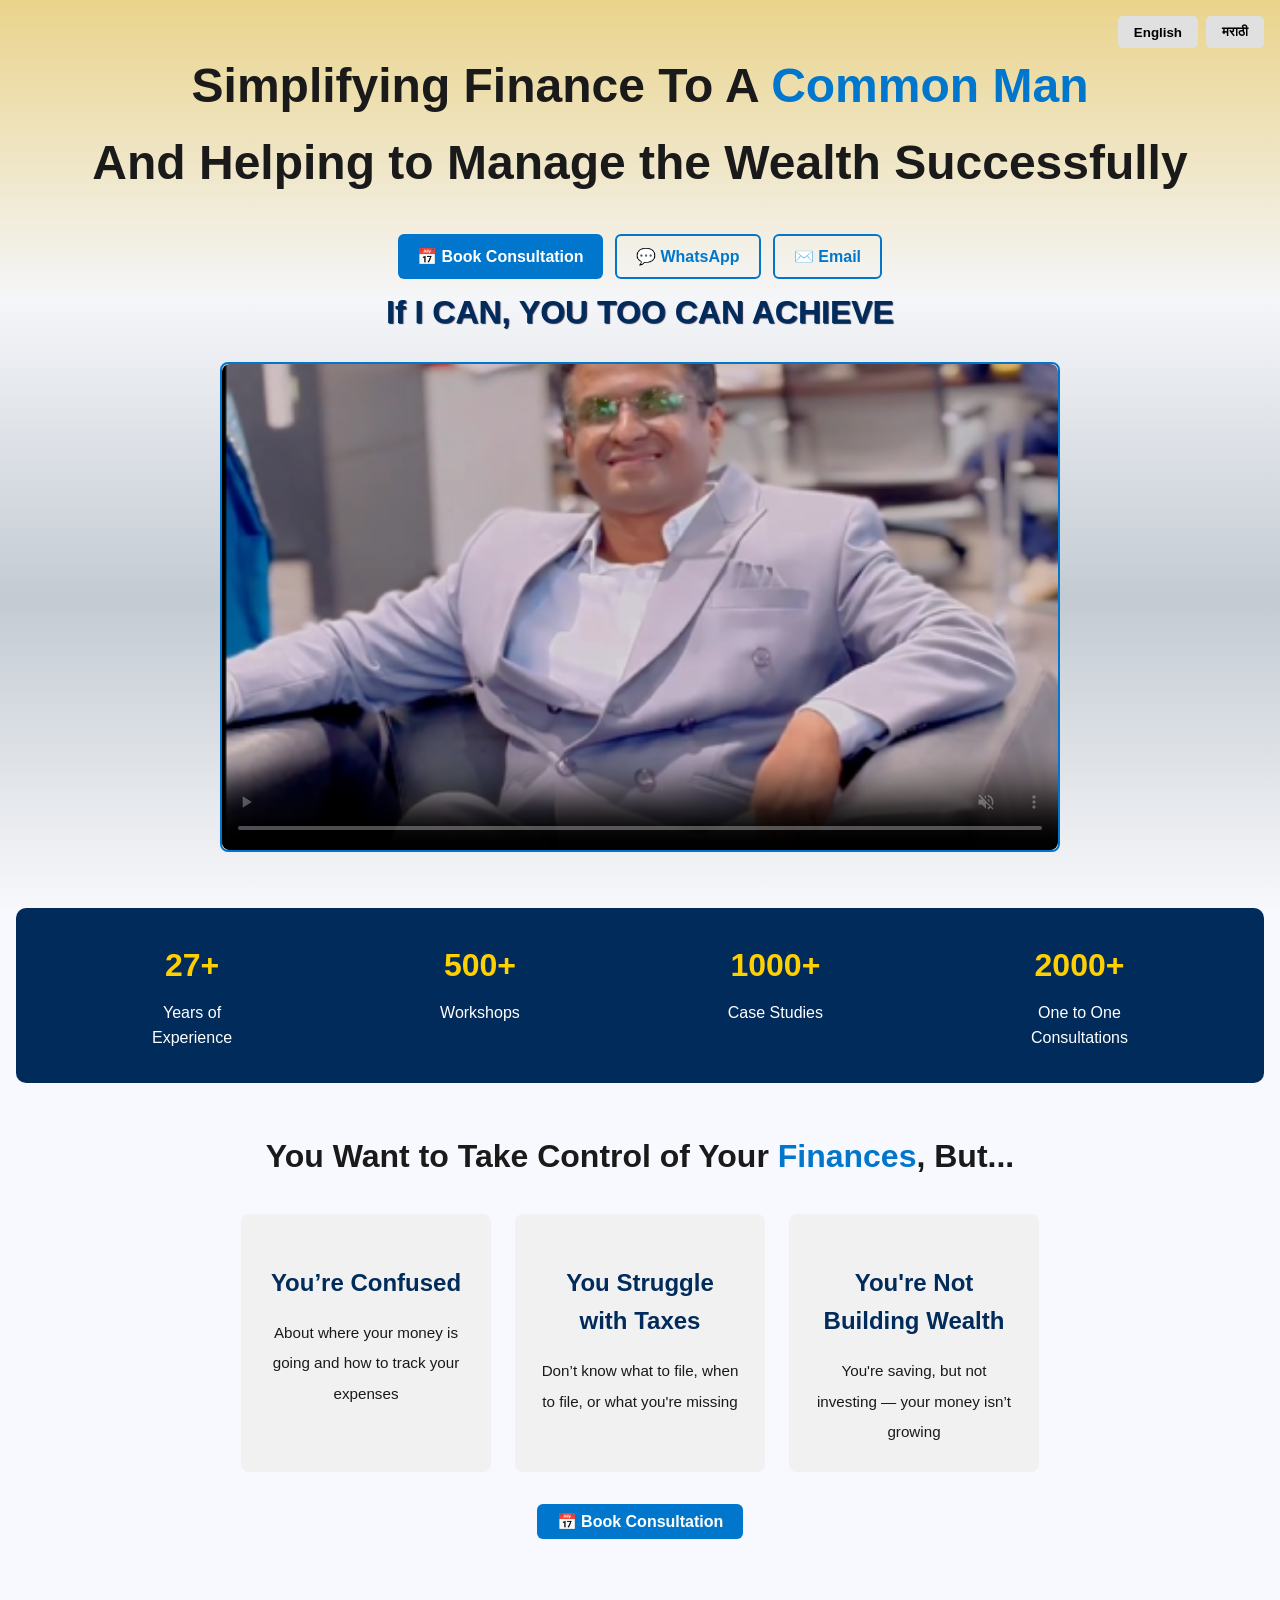
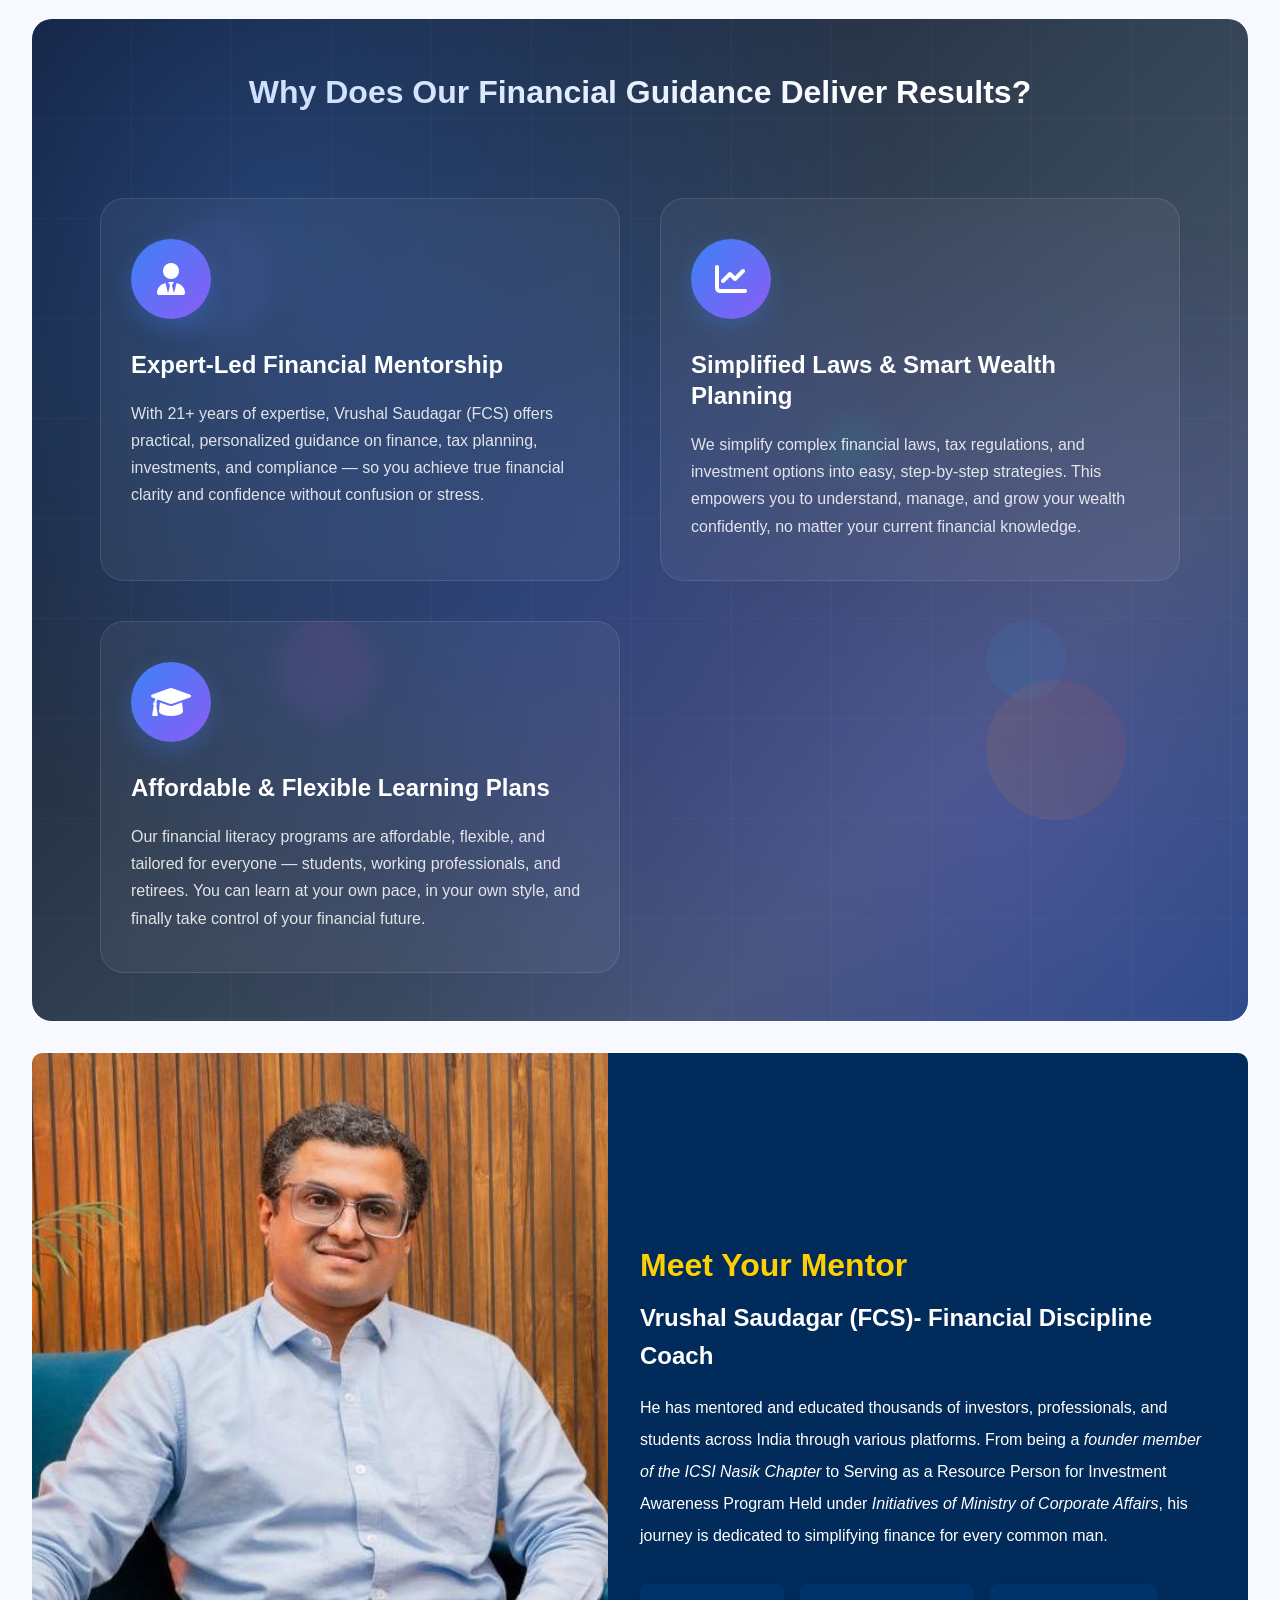
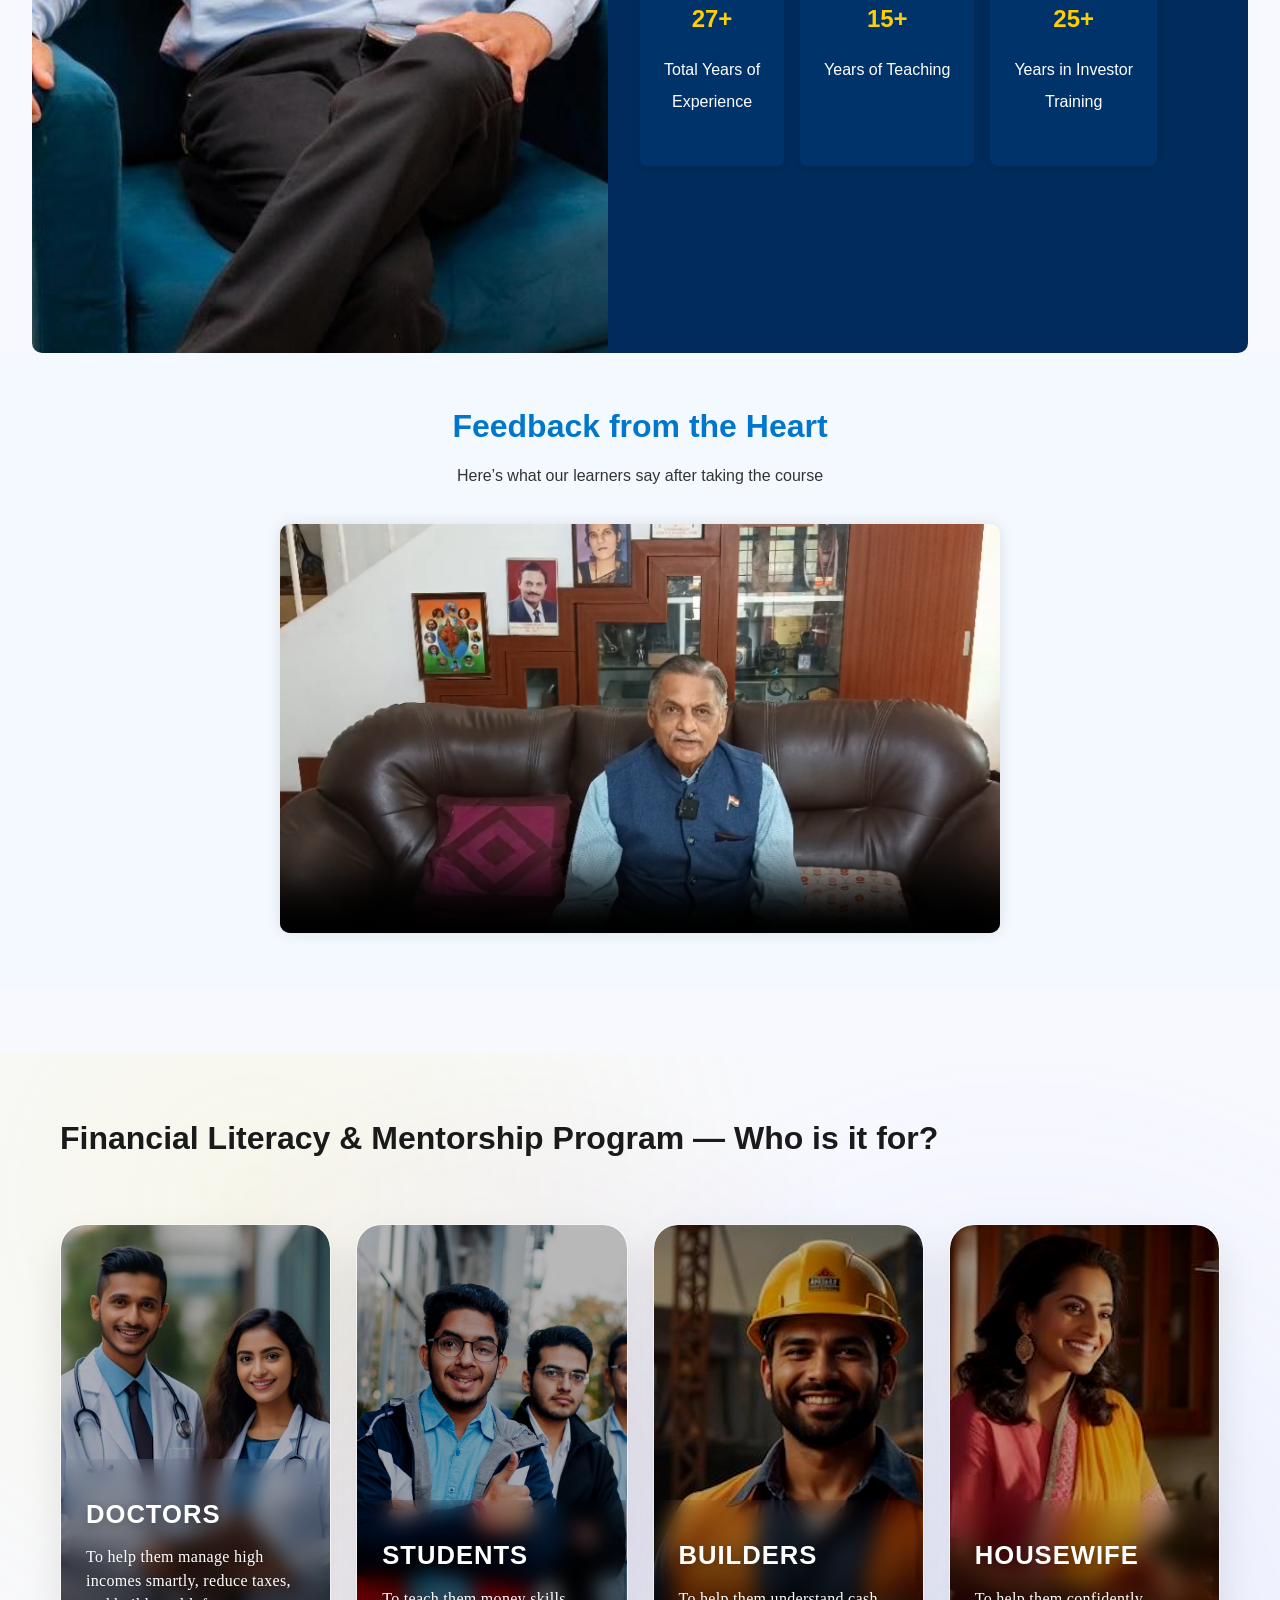
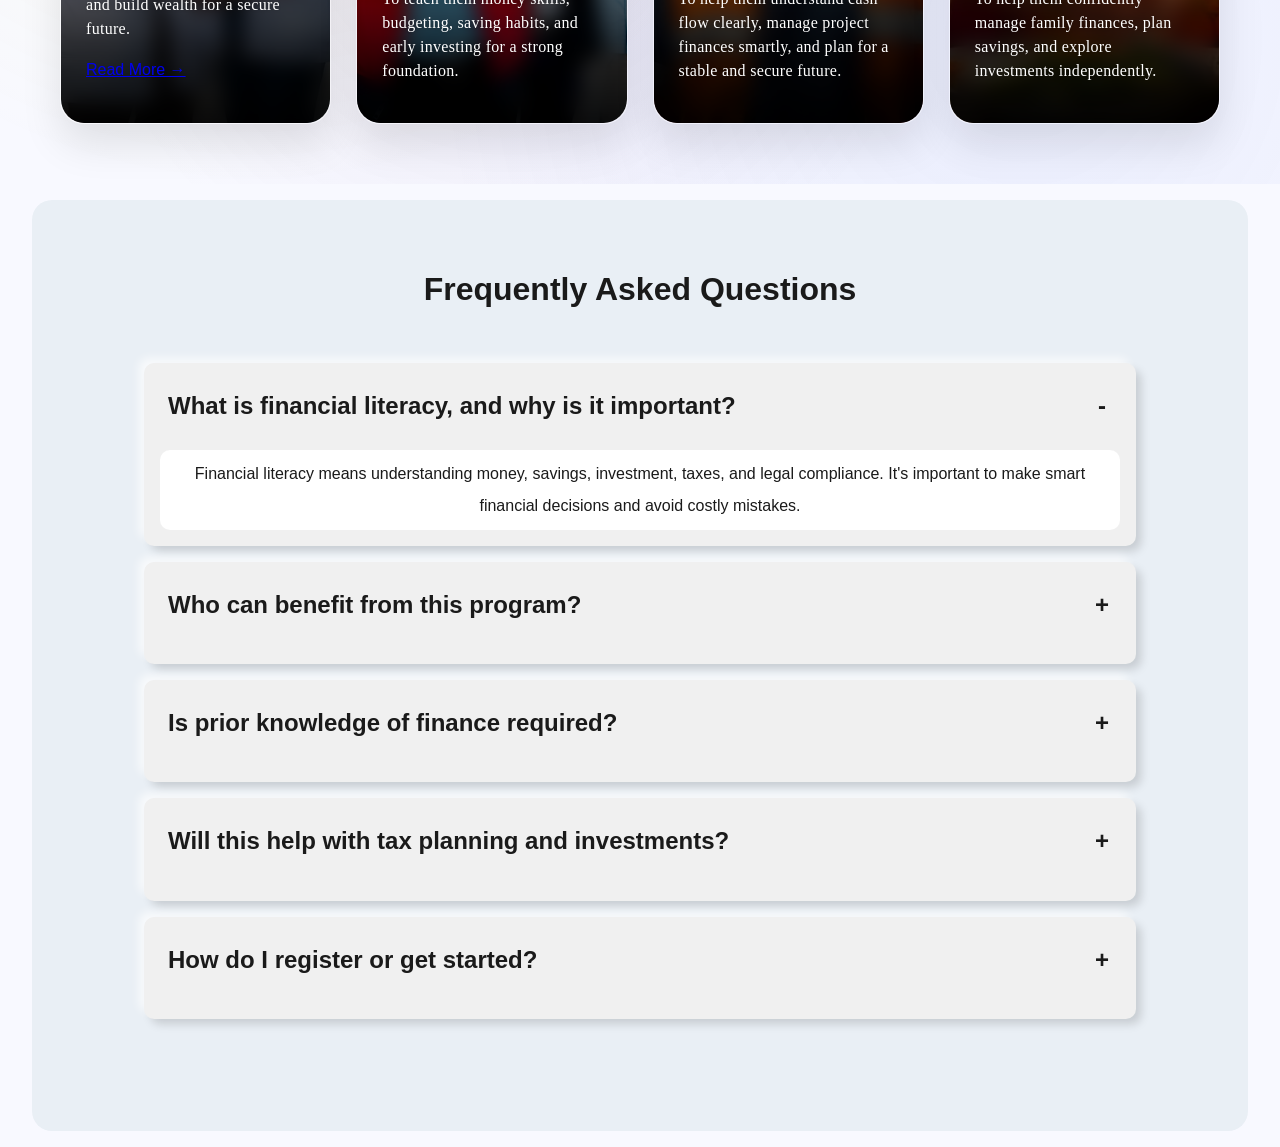
==== commit 0eccd85f: "correct author references and enhance mentor description for clarity" ====
--- a/index.html
+++ b/index.html
@@ -2,24 +2,24 @@
 <html lang="en">
   <head>
     <!-- Primary Meta Tags -->
-<title>CS Vrushal Saudagar- Financial Discipline Coach</title>
-<meta name="description" content="Learn financial discipline, and wealth-building strategies with CS Vrushal Saudagar. Free workshops and expert mentorship available.">
-<meta name="keywords" content="CS Vrushal Saudagar, Financial Discipline, Capital Market Expert, Investment Strategies, Trading, Financial Education India">
-<meta name="author" content="CS Vrushal Saudagar">
+<title>Vrushal Saudagar ( FCS)- Financial Discipline Coach</title>
+<meta name="description" content="Learn financial discipline, and wealth-building strategies with Vrushal Saudagar. Free workshops and expert mentorship available.">
+<meta name="keywords" content="Vrushal Saudagar, Financial Discipline, Capital Market Expert, Investment Strategies, Trading, Financial Education India">
+<meta name="author" content="Vrushal Saudagar">
 <meta name="viewport" content="width=device-width, initial-scale=1.0">
 
 <!-- Open Graph / Facebook -->
 <meta property="og:type" content="website">
-<meta property="og:title" content="CS Vrushal Saudagar- Financial Discipline Coach">
-<meta property="og:description" content="Join Expert Sessions with CS Vrushal Saudagar for fulfilment of  Financial Goals and Discipline through Holistic Counselling">
+<meta property="og:title" content="Vrushal Saudagar- Financial Discipline Coach">
+<meta property="og:description" content="Join Expert Sessions with Vrushal Saudagar for fulfilment of  Financial Goals and Discipline through Holistic Counselling">
 <!-- <meta property="og:image" content="https://yourdomain.com/assets/images/vrushal-thumbnail.jpg">
 <meta property="og:url" content="https://yourdomain.com/vrushal-saudagar.html"> -->
-<meta property="og:site_name" content="CS Vrushal Saudagar">
+<meta property="og:site_name" content="Vrushal Saudagar">
 <meta property="og:locale" content="en_US"> 
 <!-- Twitter -->
 <!-- <meta name="twitter:card" content="summary_large_image">
-<meta name="twitter:title" content="CS Vrushal Saudagar- Financial Discipline Coach">
-<meta name="twitter:description" content="Join expert sessions with CS Vrushal Saudagar on trading, investment, and stock market education.">
+<meta name="twitter:title" content="Vrushal Saudagar- Financial Discipline Coach">
+<meta name="twitter:description" content="Join expert sessions with Vrushal Saudagar on trading, investment, and stock market education.">
 <meta name="twitter:image" content="https://yourdomain.com/assets/images/vrushal-thumbnail.jpg"> -->
 <!-- <meta name="twitter:site" content="@yourtwitterhandle">
 <meta name="twitter:creator" content="@yourtwitterhandle"> -->
@@ -205,7 +205,7 @@
                           </div>
                           <h3 class="lang lang-en fade">Expert-Led Financial Mentorship</h3>
                           <h3 class="lang lang-mr fade">तज्ज्ञ मार्गदर्शनासह वित्तीय मेंटॉरशिप</h3>
-                          <p class="lang lang-en fade">With 21+ years of expertise, CS Vrushal Saudagar offers practical, personalized guidance on finance, tax planning, investments, and compliance — so you achieve true financial clarity and confidence without confusion or stress.</p>
+                          <p class="lang lang-en fade">With 21+ years of expertise, Vrushal Saudagar (FCS) offers practical, personalized guidance on finance, tax planning, investments, and compliance — so you achieve true financial clarity and confidence without confusion or stress.</p>
                           <p class="lang lang-mr fade" >सीएस वृषाल सौदागर आर्थिक नियोजन, कर व्यवस्थापन, गुंतवणूक आणि कायदेशीर पालन यावर वैयक्तिक आणि प्रात्यक्षिक मार्गदर्शन देतात — ज्यामुळे आपण आत्मविश्वासाने व स्पष्टपणे आर्थिक निर्णय घेऊ शकता.</p>
                           <div class="card-glow"></div>
                       </div>
@@ -248,7 +248,7 @@
   <div class="mentor-content">
     <h2 class="lang lang-en fade">Meet Your Mentor</h2>
     <h2 class="lang lang-mr fade">तुमचे मार्गदर्शक</h2>
-    <h3 class="lang lang-en fade">CS Vrushal Saudagar- Financial Discipline Coach</h3>
+    <h3 class="lang lang-en fade">Vrushal Saudagar (FCS)- Financial Discipline Coach</h3>
     <h3 class="lang lang-mr fade">सीएस वृषाल सौदागर – आर्थिक मार्गदर्शक</h3>
     <p class="lang lang-en fade">
       He has mentored and educated thousands of investors, professionals, and students across India through various platforms. From being a <em>founder member of the ICSI Nasik Chapter</em> to Serving as a Resource Person for Investment Awareness Program Held under <em>Initiatives of Ministry of Corporate Affairs</em>, his journey is dedicated to simplifying finance for every common man.
@@ -280,11 +280,11 @@
         <p class="lang lang-mr fade">गुंतवणूकदार मार्गदर्शन</p>
       </div>
      
-      <div class="highlight-card">
+      <!-- <div class="highlight-card">
         <h3>11</h3>
         <p class="lang lang-en fade">Years CS<br>Office Bearer</p>
         <p class="lang lang-mr fade">सीएस पदाधिकारी</p>
-      </div>
+      </div> -->
 
       <!--  <div class="highlight-card">-->
       <!--  <h3>2000+</h3>-->
@@ -333,7 +333,8 @@
                             <h3 class="lang lang-mr fade">डॉक्टर्स</h3>
                             <p class="lang lang-en fade">To help them manage high incomes smartly, reduce taxes, and build wealth for a secure future.</p>
                             <p class="lang lang-mr fade" >उच्च उत्पन्न शहाणपणाने व्यवस्थापित करण्यासाठी, कर कमी करण्यासाठी, आणि सुरक्षित भविष्यासाठी संपत्ती निर्माण करण्यासाठी मदत.</p>
-                        </div>
+                            <a href="/doctor.html" target="_blank">Read More →</a>
+                          </div>
                     </div>
                 </div>
                 
--- a/css/style.css
+++ b/css/style.css
@@ -2,6 +2,11 @@
   margin: 0;
   padding: 0;
   box-sizing: border-box;
+}
+
+html {
+  scroll-padding-top: 80px; /* adjust to your navbar height */
+  scroll-behavior: smooth;
 }
 
 body {
--- a/css/style3.css
+++ b/css/style3.css
@@ -1,9 +1,5 @@
-body {
-  font-family: 'Segoe UI', sans-serif;
-  line-height: 1.6;
-  background: #f8f9ff;
-  color: #1a1a1a;
-}
+
+
  h1 {
   font-size: 3rem;
   margin-bottom: 1rem;
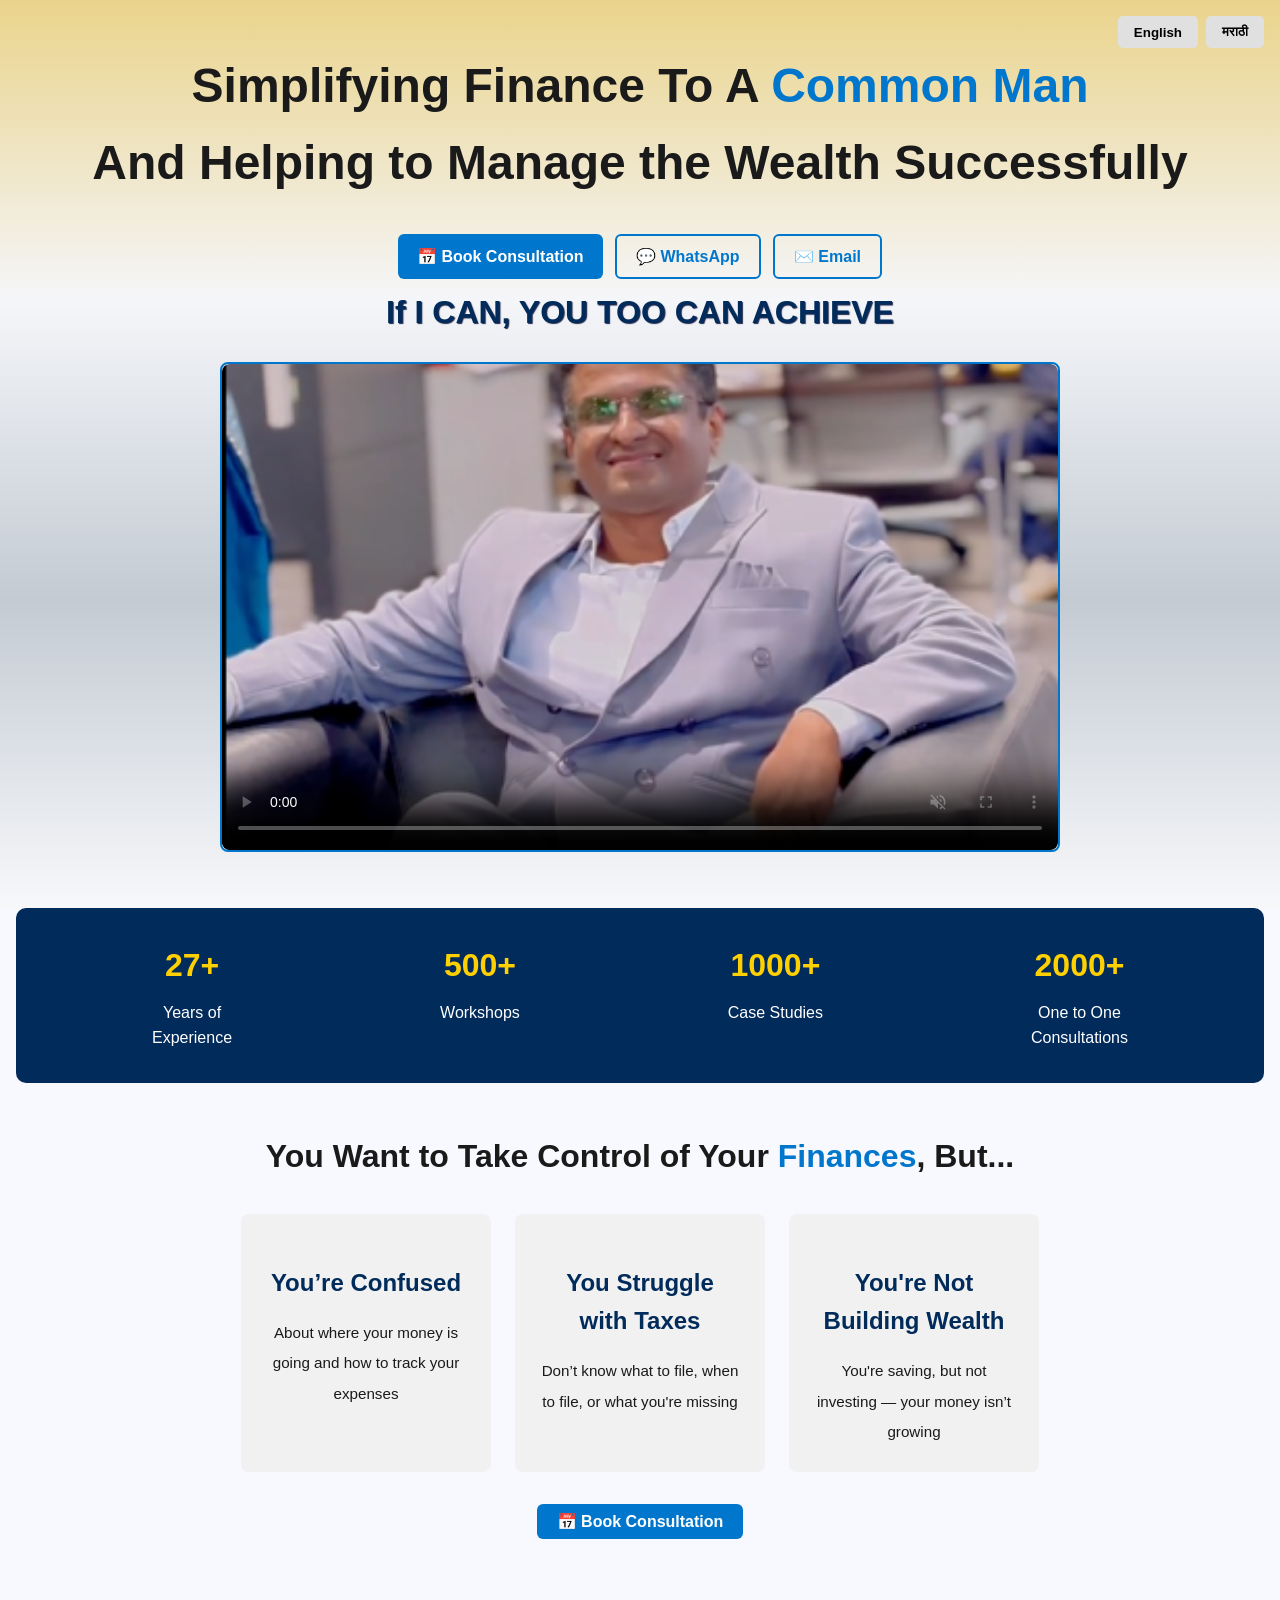
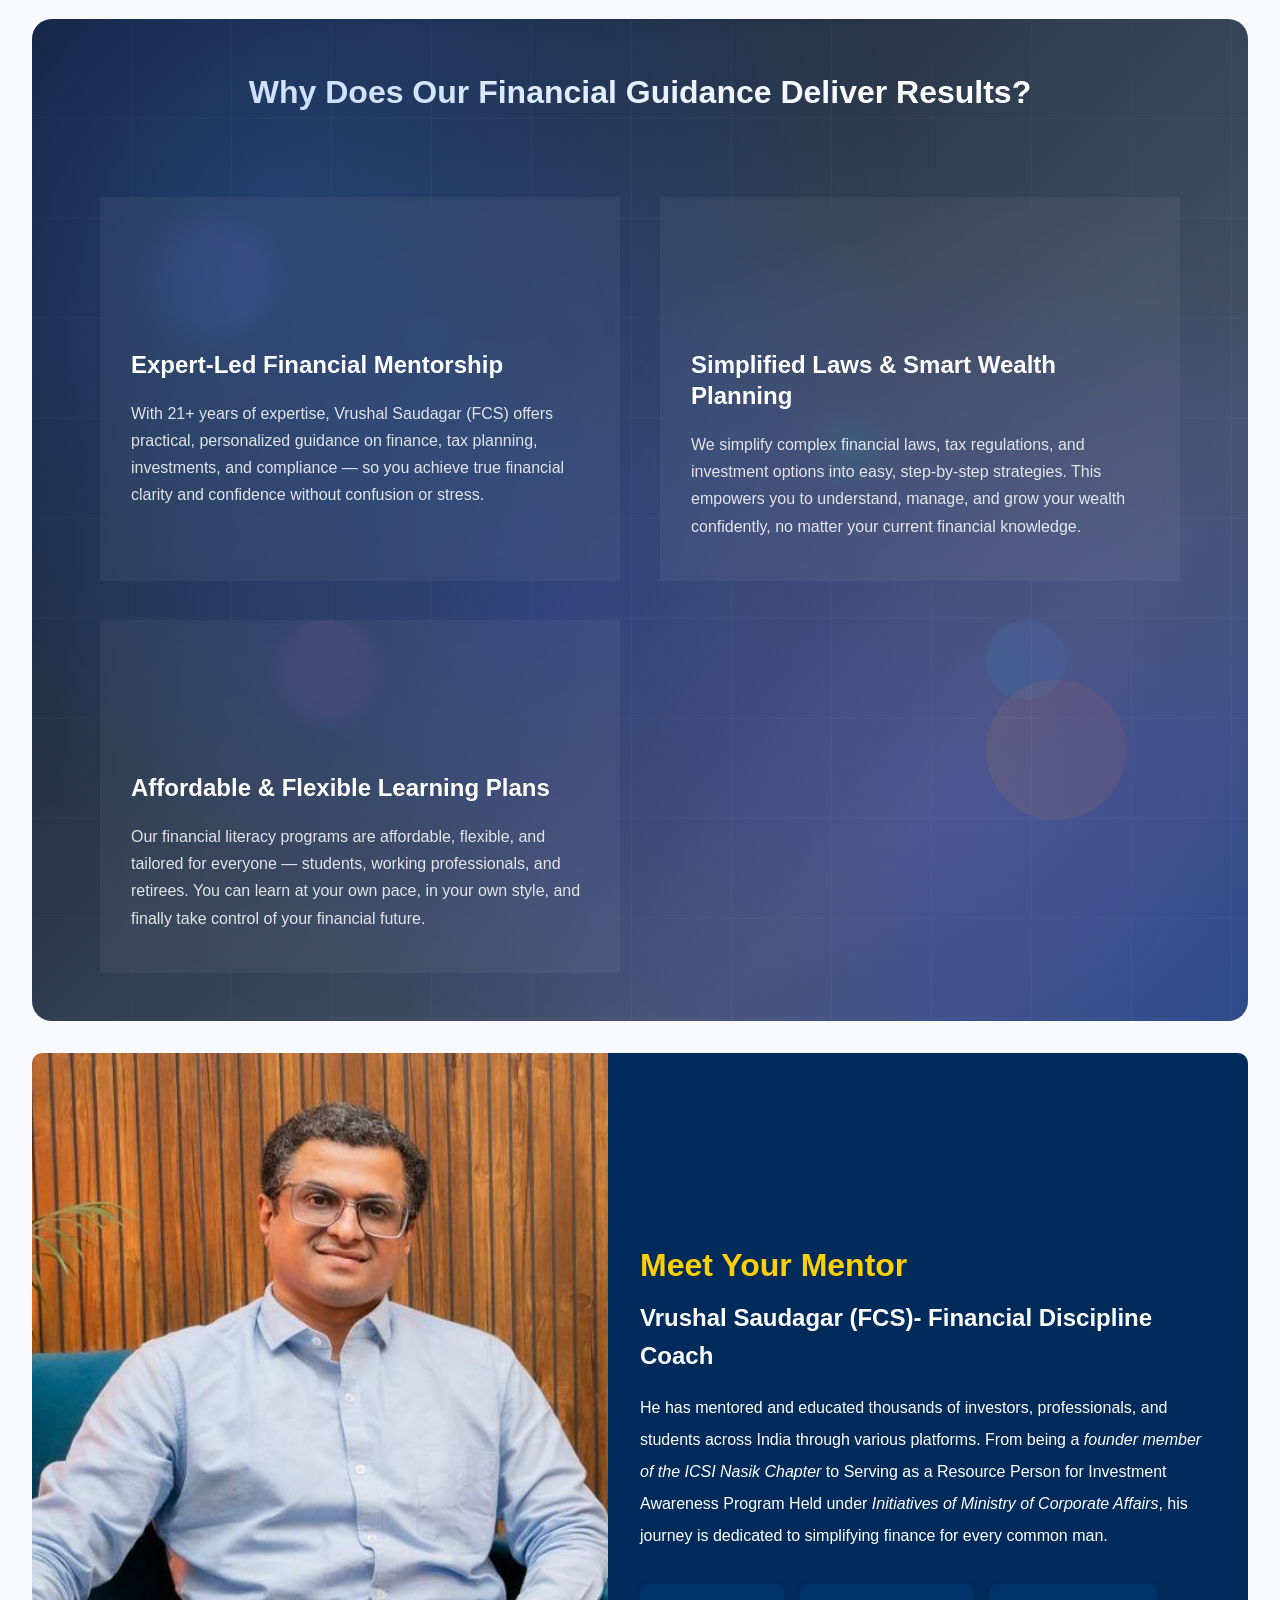
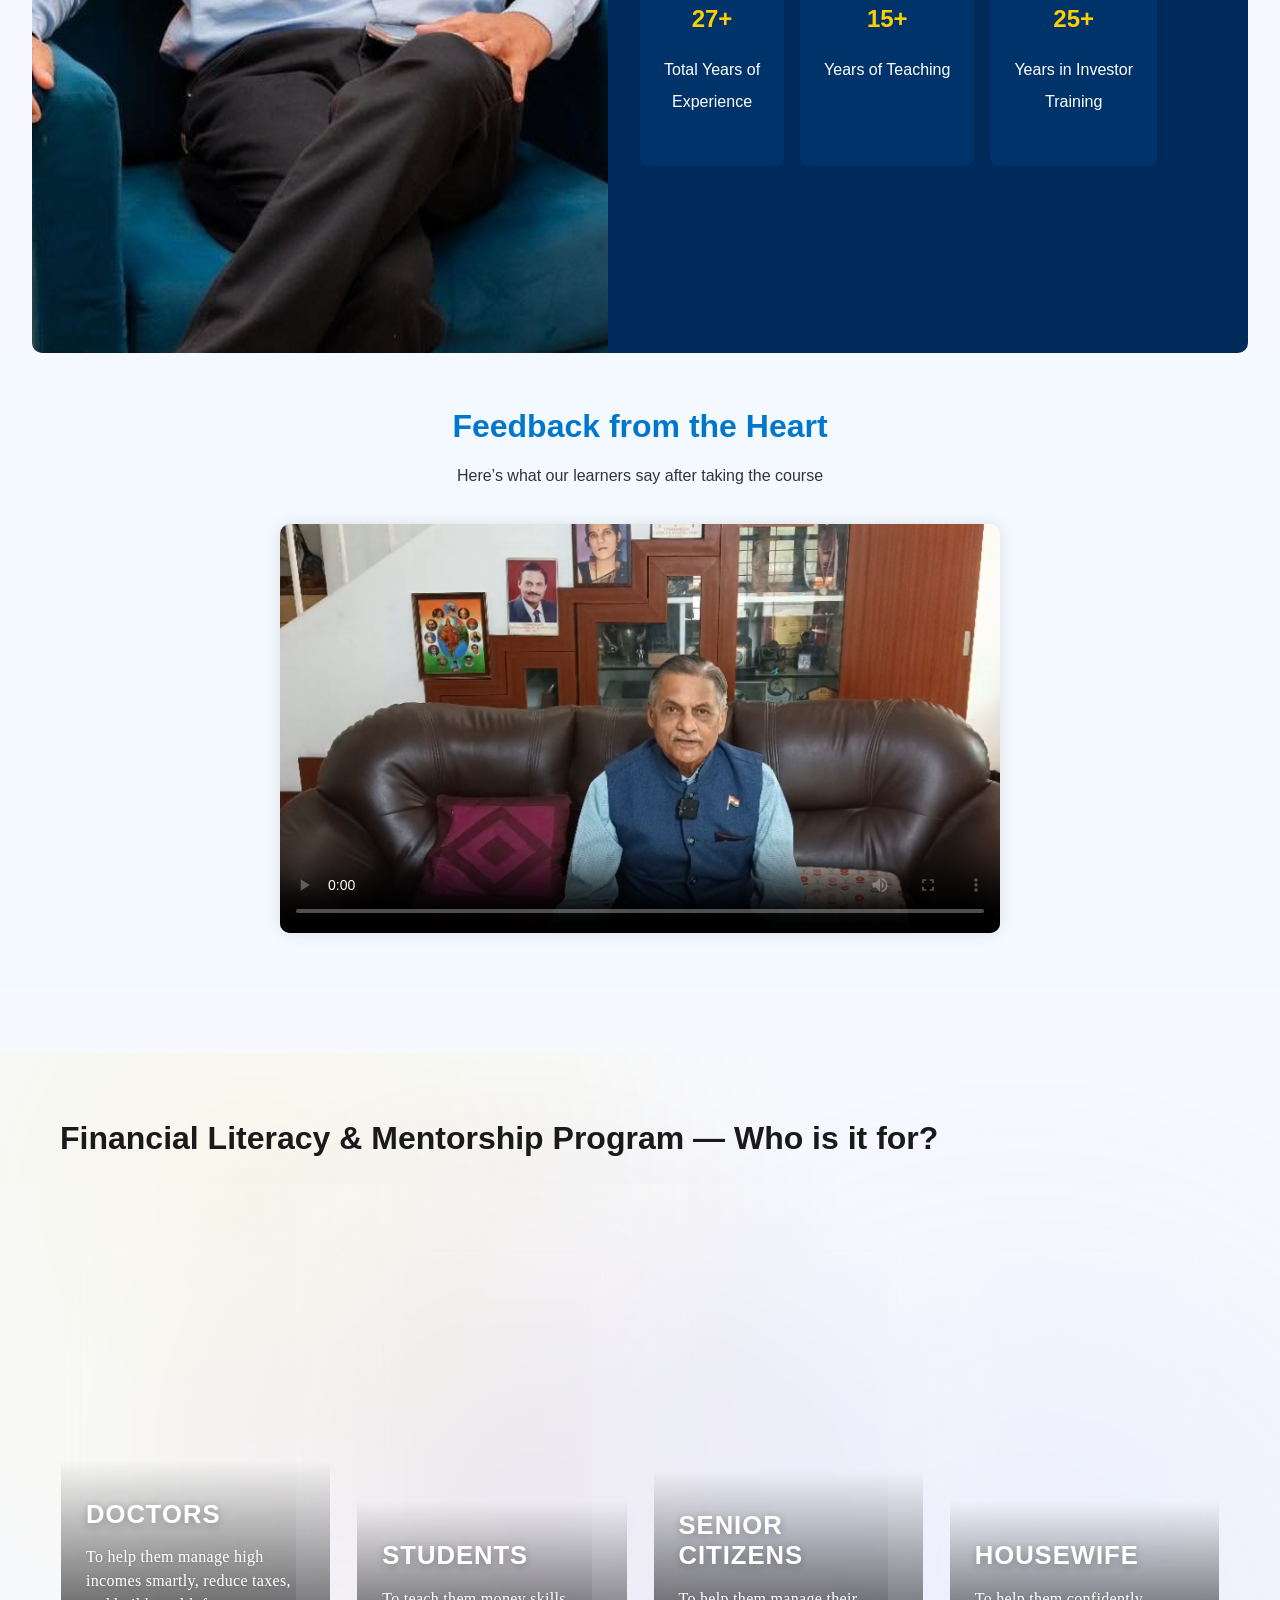
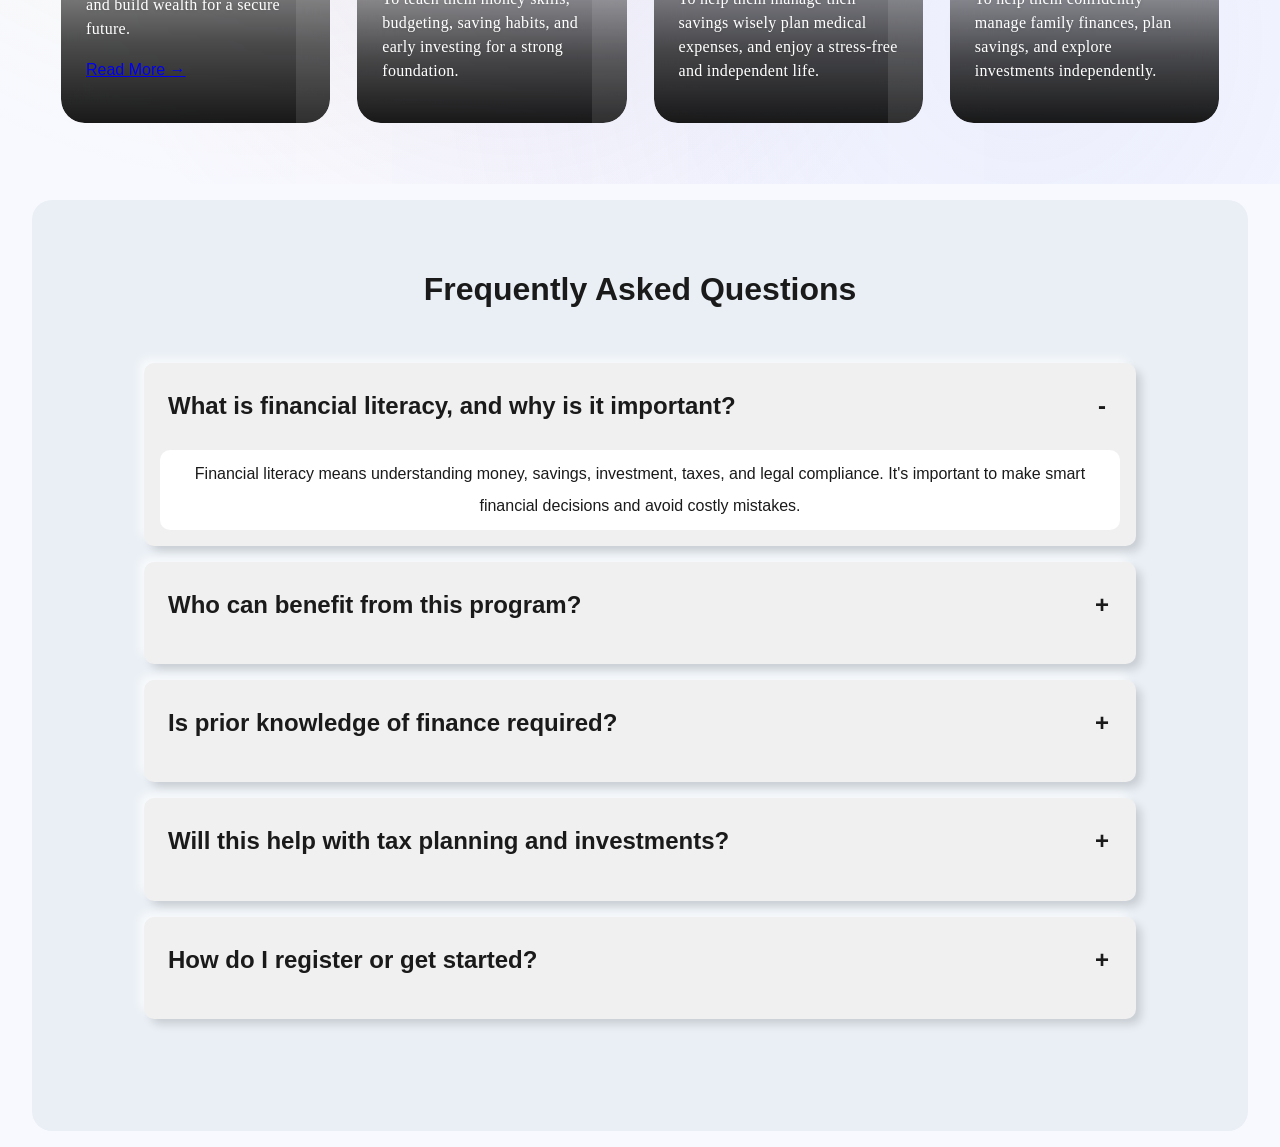
==== commit 3a2a1d0f: "Add new person images for Doctors, Senior Citizens, and Homemakers" ====
--- a/index.html
+++ b/index.html
@@ -327,7 +327,7 @@
             <div class="personas-grid">
                 <div class="persona-card">
                     <div class="persona-overlay">
-                        <img src="/assets/doctor1.jpg" alt="Doctor" class="persona-image">
+                        <img src="/assets/doctors.jpeg" alt="Doctor" class="persona-image">
                         <div class="persona-text">
                             <h3 class="lang lang-en fade">Doctors</h3>
                             <h3 class="lang lang-mr fade">डॉक्टर्स</h3>
@@ -351,20 +351,39 @@
                 </div>
                 
                 <div class="persona-card">
-                    <div class="persona-overlay">
-                        <img src="/assets/builder.jpg" alt="Builder/Contractor" class="persona-image">
-                        <div class="persona-text">
-                            <h3 class="lang lang-en fade">Builders</h3>
-                            <h3 class="lang lang-mr fade " >बिल्डर्स</h3>
-                            <p class="lang lang-en fade">To help them understand cash flow clearly, manage project finances smartly, and plan for a stable and secure future.</p>
-                            <p class="lang lang-mr fade" >रोख प्रवाह स्पष्टपणे समजून घेण्यासाठी, प्रोजेक्टचे अर्थकारण शहाणपणाने हाताळण्यासाठी, आणि स्थिर व सुरक्षित भविष्याची योजना करण्यासाठी मदत.</p>
-                        </div>
-                    </div>
-                </div>
+    <div class="persona-overlay">
+        <img src="/assets/senior.jpeg" alt="Senior Citizens" class="persona-image">
+        <div class="persona-text">
+            <h3 class="lang lang-en fade">Senior Citizens</h3>
+            <h3 class="lang lang-mr fade">ज्येष्ठ नागरिक</h3>
+
+            <p class="lang lang-en fade">
+                To help them manage their savings wisely plan medical expenses, 
+                and enjoy a stress-free and independent life.
+            </p>
+            <p class="lang lang-mr fade">
+                बचत शहाणपणाने व्यवस्थापित करण्यासाठी, आर्थिक सुरक्षितता सुनिश्चित करण्यासाठी, 
+                वैद्यकीय खर्चाची योजना करण्यासाठी आणि तणावमुक्त व स्वावलंबी जीवन जगण्यासाठी मदत.
+            </p>
+        </div>
+    </div>
+</div>
+
+                <!--<div class="persona-card">-->
+                <!--    <div class="persona-overlay">-->
+                <!--        <img src="/assets/builder.jpg" alt="Builder/Contractor" class="persona-image">-->
+                <!--        <div class="persona-text">-->
+                <!--            <h3 class="lang lang-en fade">Builders</h3>-->
+                <!--            <h3 class="lang lang-mr fade " >बिल्डर्स</h3>-->
+                <!--            <p class="lang lang-en fade">To help them understand cash flow clearly, manage project finances smartly, and plan for a stable and secure future.</p>-->
+                <!--            <p class="lang lang-mr fade" >रोख प्रवाह स्पष्टपणे समजून घेण्यासाठी, प्रोजेक्टचे अर्थकारण शहाणपणाने हाताळण्यासाठी, आणि स्थिर व सुरक्षित भविष्याची योजना करण्यासाठी मदत.</p>-->
+                <!--        </div>-->
+                <!--    </div>-->
+                <!--</div>-->
                    
                 <div class="persona-card">
                     <div class="persona-overlay">
-                        <img src="/assets/housewife.jpg" alt="Homemaker/Housewife" class="persona-image">
+                        <img src="/assets/housewife.jpeg" alt="Homemaker/Housewife" class="persona-image">
                         <div class="persona-text">
                             <h3 class="lang lang-en fade">Housewife</h3>
                             <h3 class="lang lang-mr fade" >गृहिणी</h3>
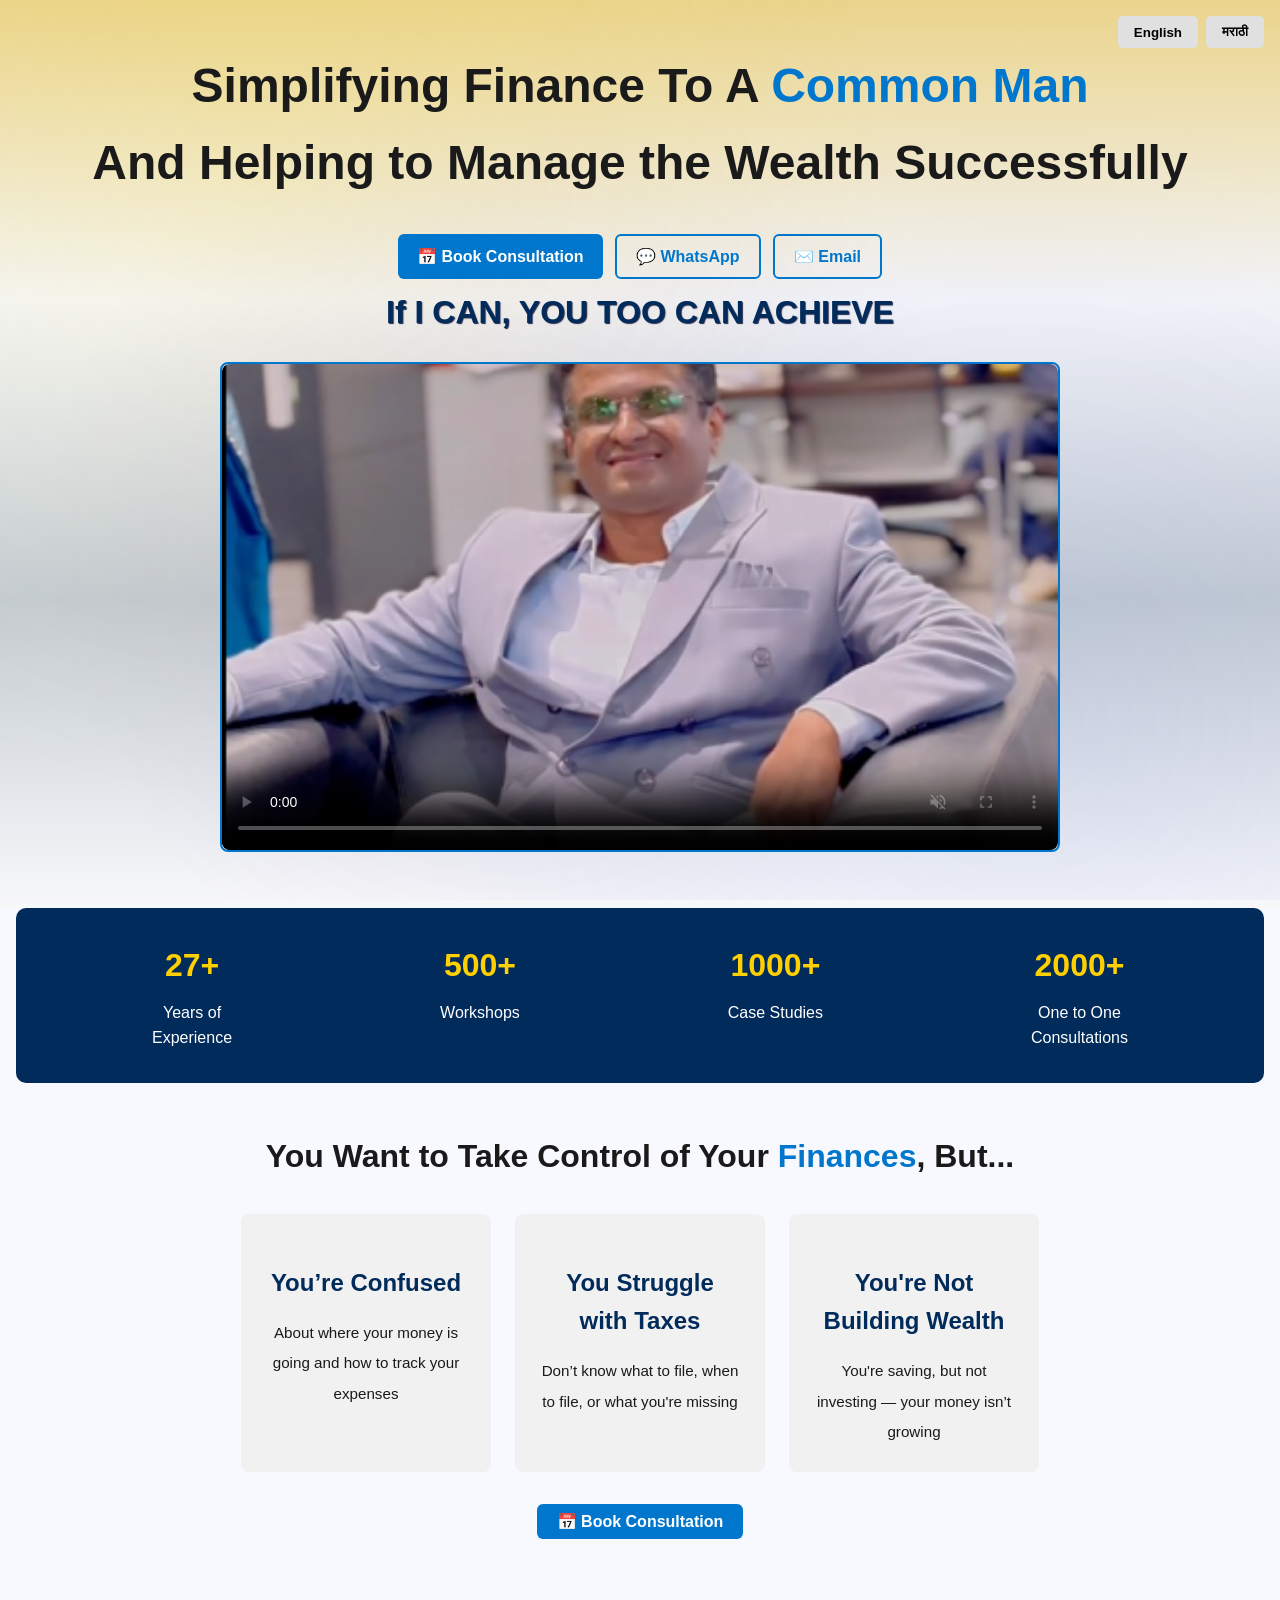
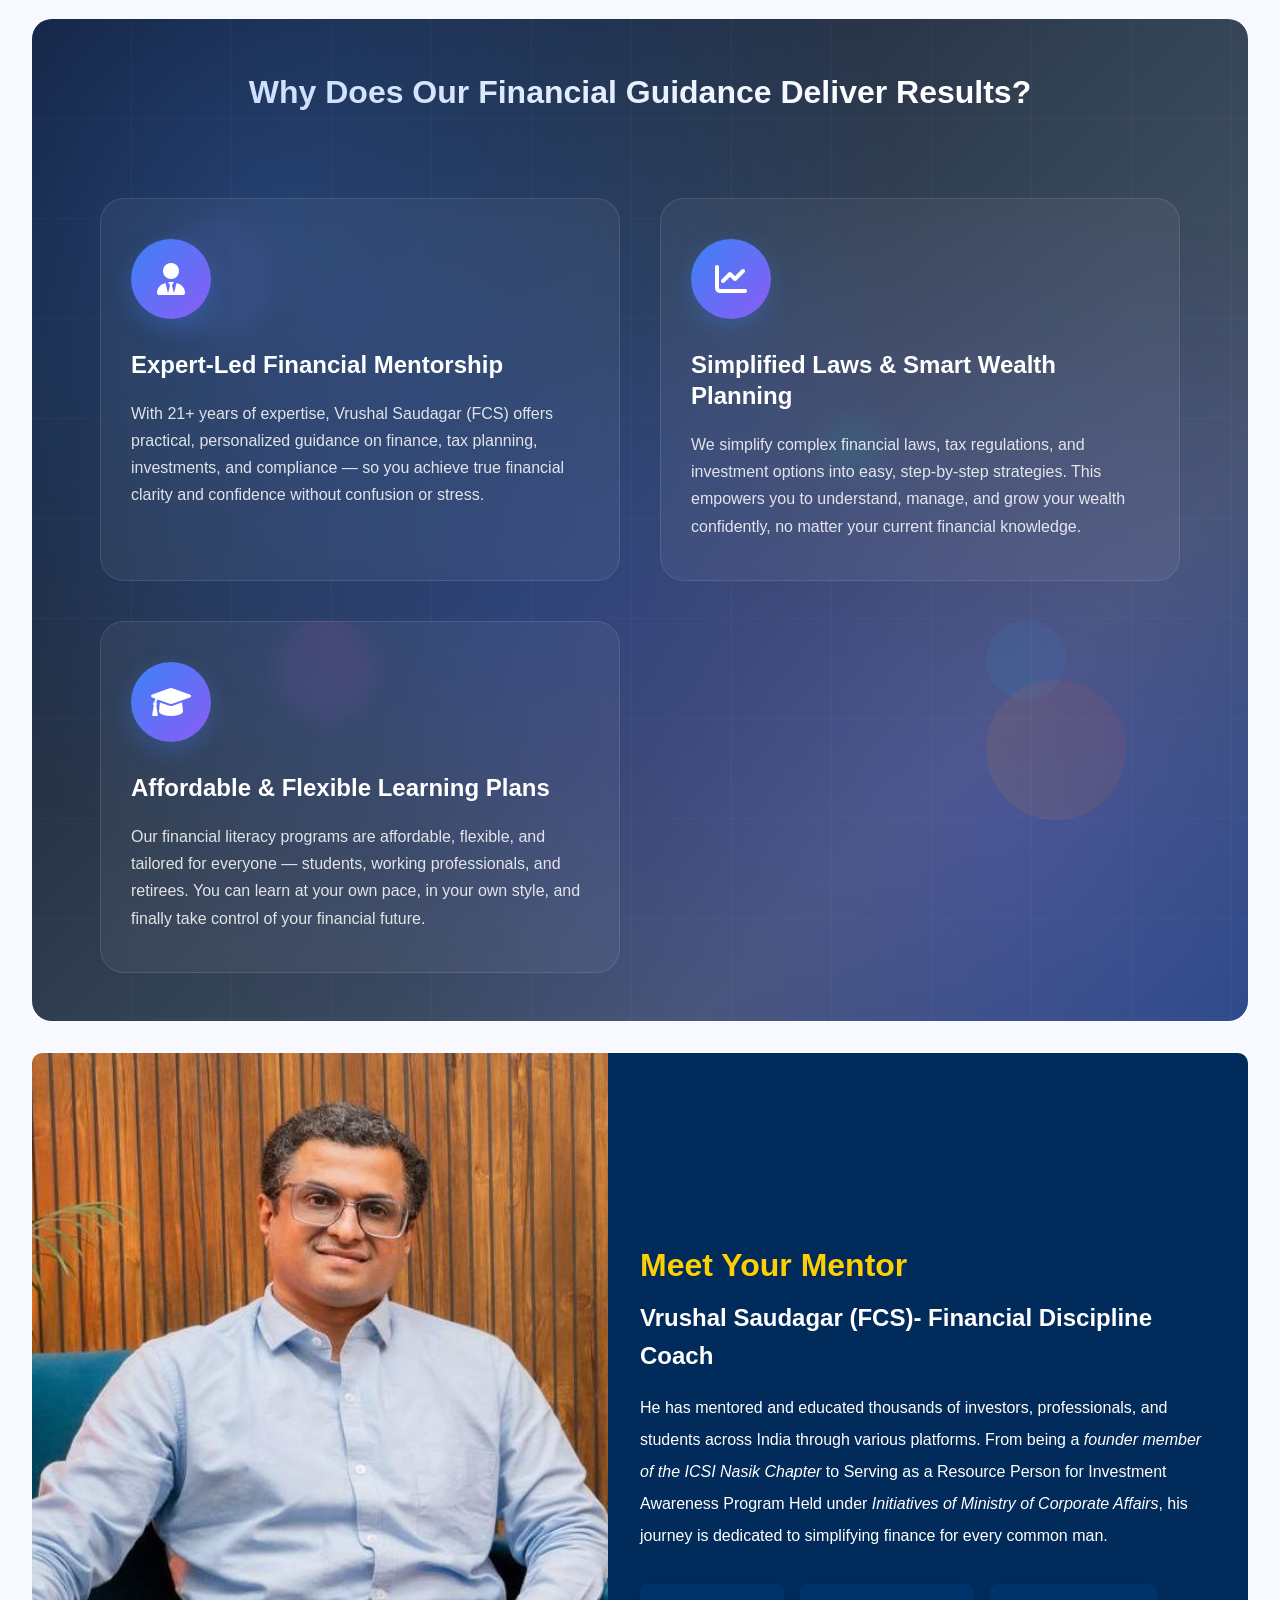
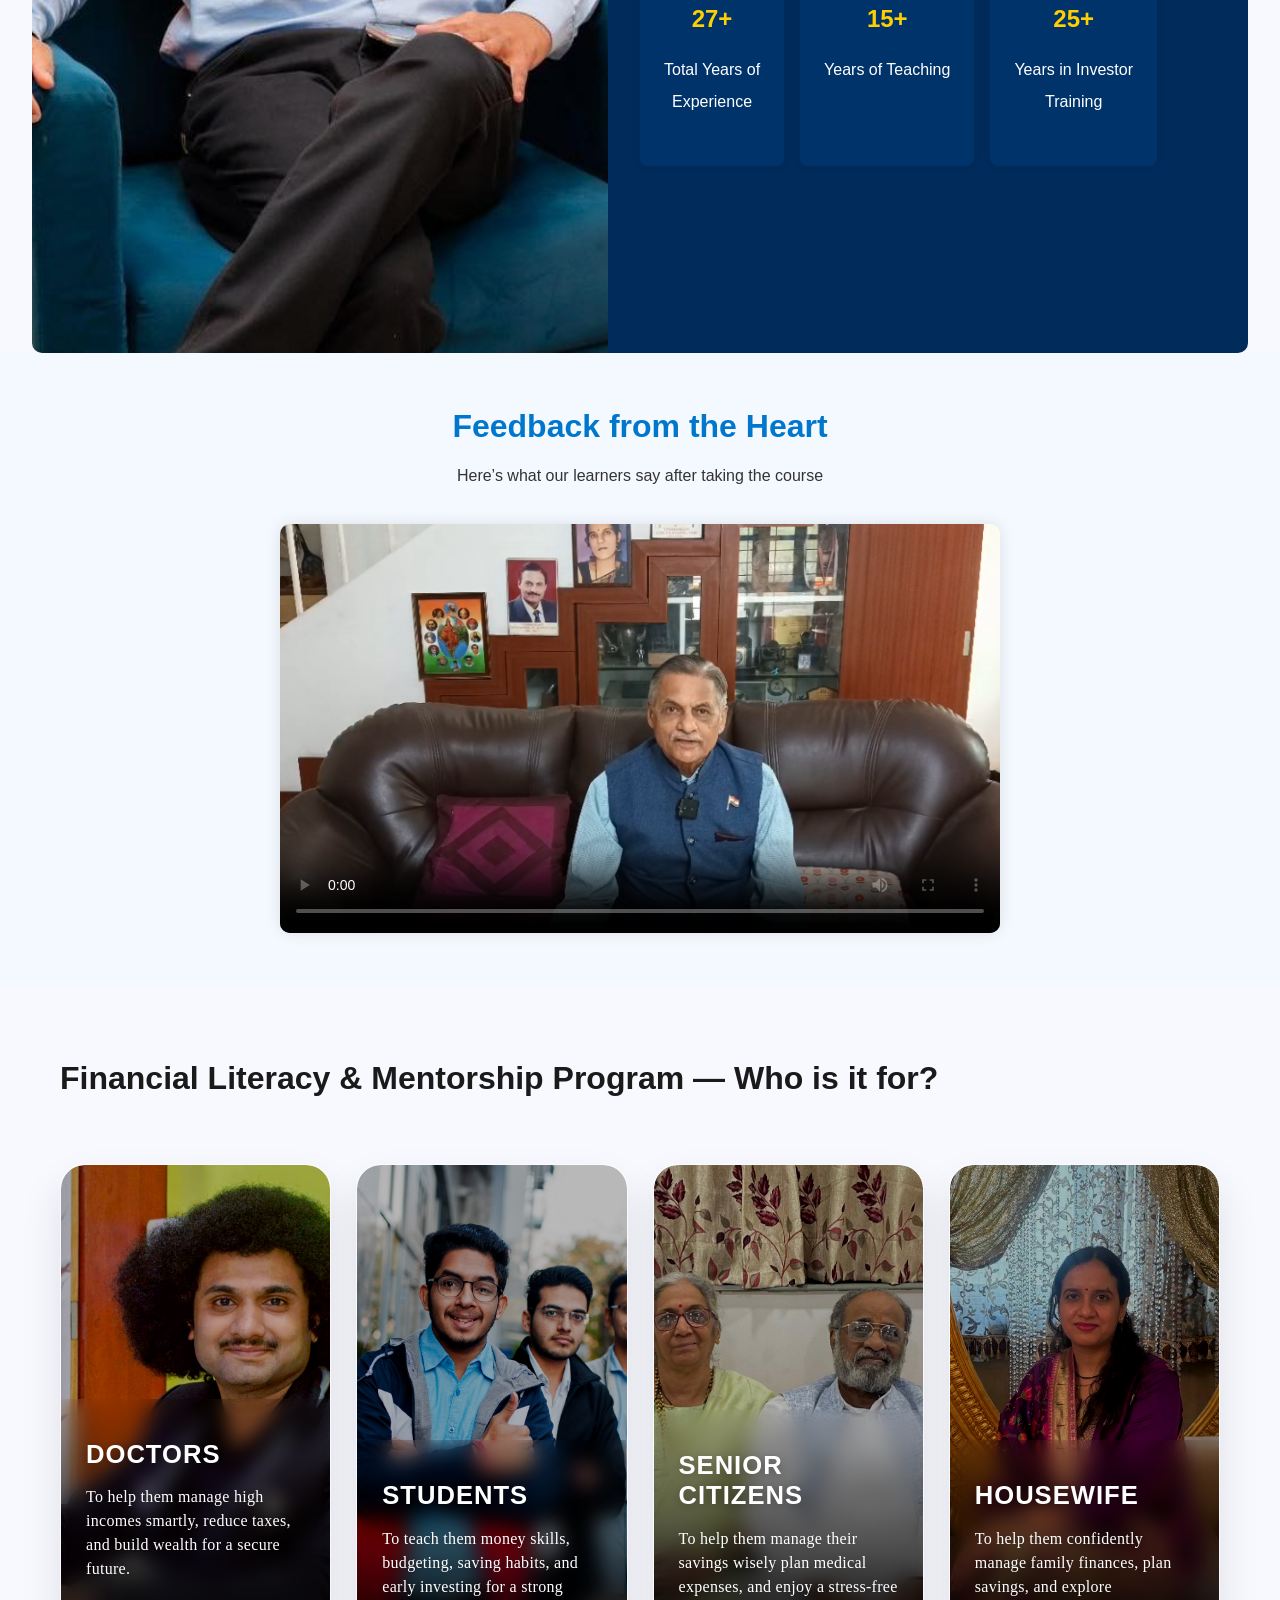
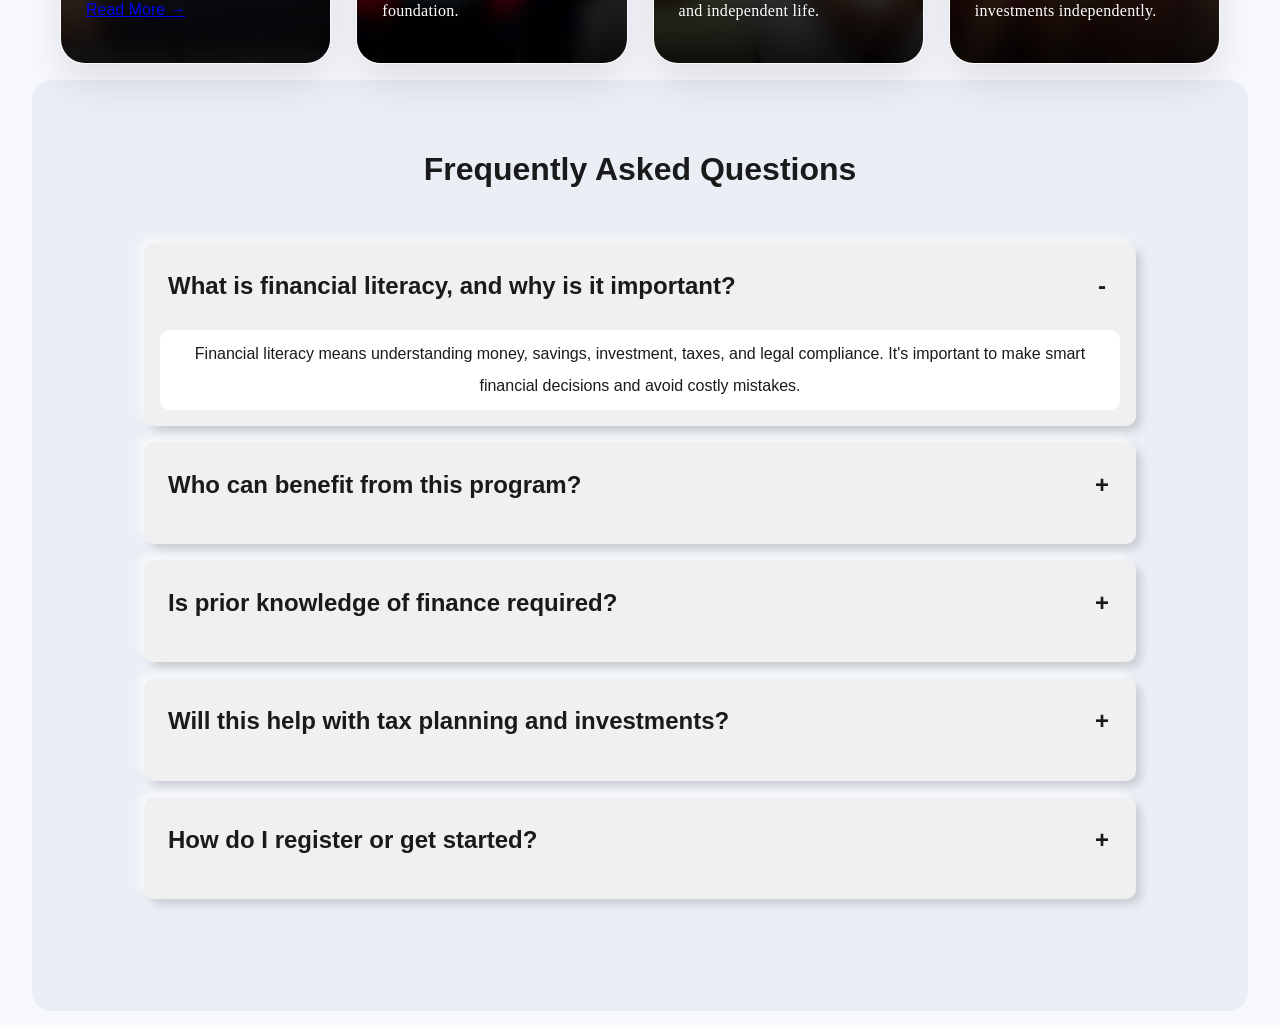
==== commit 87b64529: "Add new popup for quiz results and update close button functionality" ====
--- a/index.html
+++ b/index.html
@@ -506,7 +506,7 @@
 <h3 class="lang lang-en faded">Ready to Take Control of Your Finances?</h3>
     <h3 class="lang lang-mr faded">आर्थिक निर्णयांवर नियंत्रण मिळवायचंय ?</h3>
     </div>
-    
+      
     <button 
       class="consultation-btn2 btn" 
       data-cal-link="vsaudagar/30min"
--- a/css/style3.css
+++ b/css/style3.css
@@ -186,12 +186,12 @@
 /* Enhanced Personas Section */
 /* Enhanced Personas Section */
 /* Enhanced Personas Section */
-.personas-section {
+/* .personas-section {
     background: transparent;
     padding: 60px 0;
     position: relative;
     overflow: hidden;
-}
+} */
 
 .personas-section::before {
     content: '';
@@ -233,7 +233,7 @@
     backdrop-filter: blur(20px);
 }
 
-.persona-card::before {
+/* .persona-card::before {
     content: '';
     position: absolute;
     top: 0;
@@ -248,15 +248,15 @@
     opacity: 0;
     transition: opacity 0.6s ease;
     z-index: 1;
-}
-
-.persona-card:hover {
+} */
+
+/* .persona-card:hover {
     transform: translateY(-15px);
     box-shadow: 
         0 30px 60px rgba(0, 0, 0, 0.2),
         0 1px 0px rgba(255, 255, 255, 0.3) inset;
     border-color: rgba(255, 255, 255, 0.4);
-}
+} */
 
 .persona-card:hover::before {
     opacity: 1;
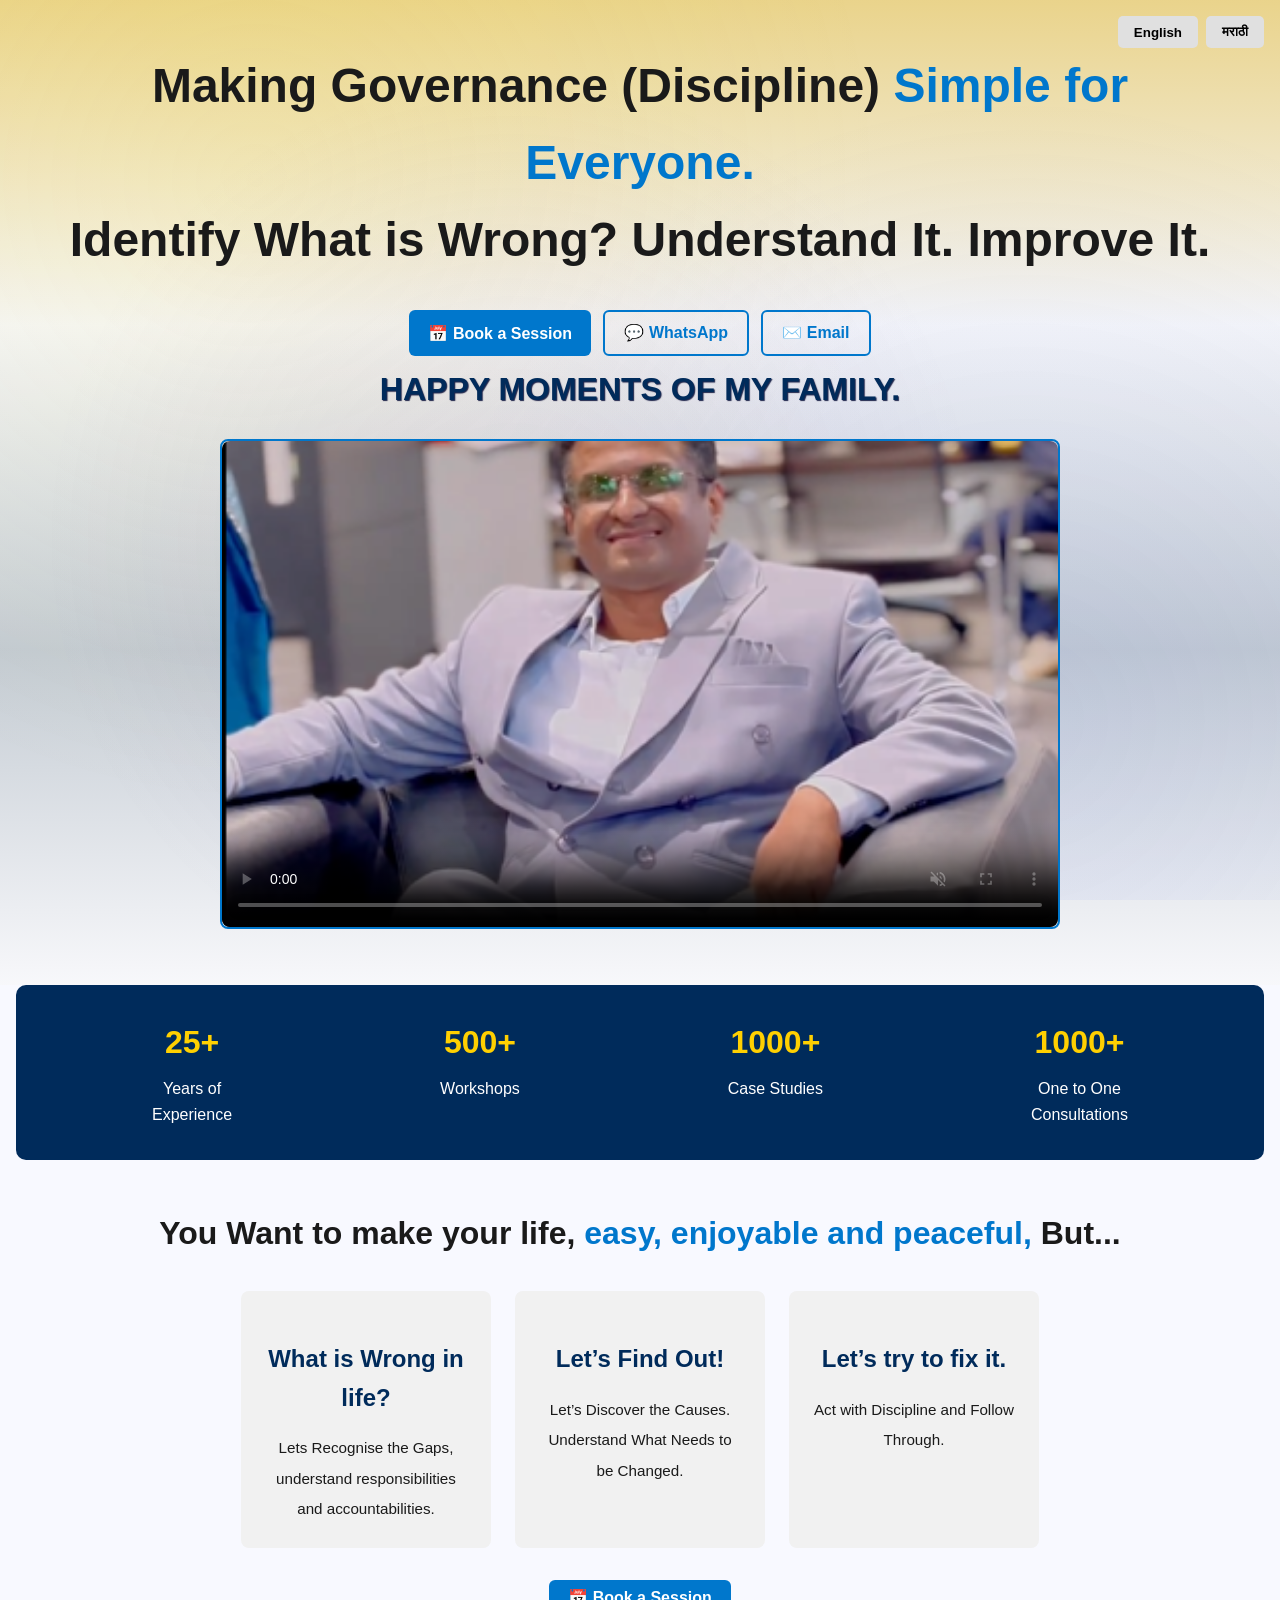
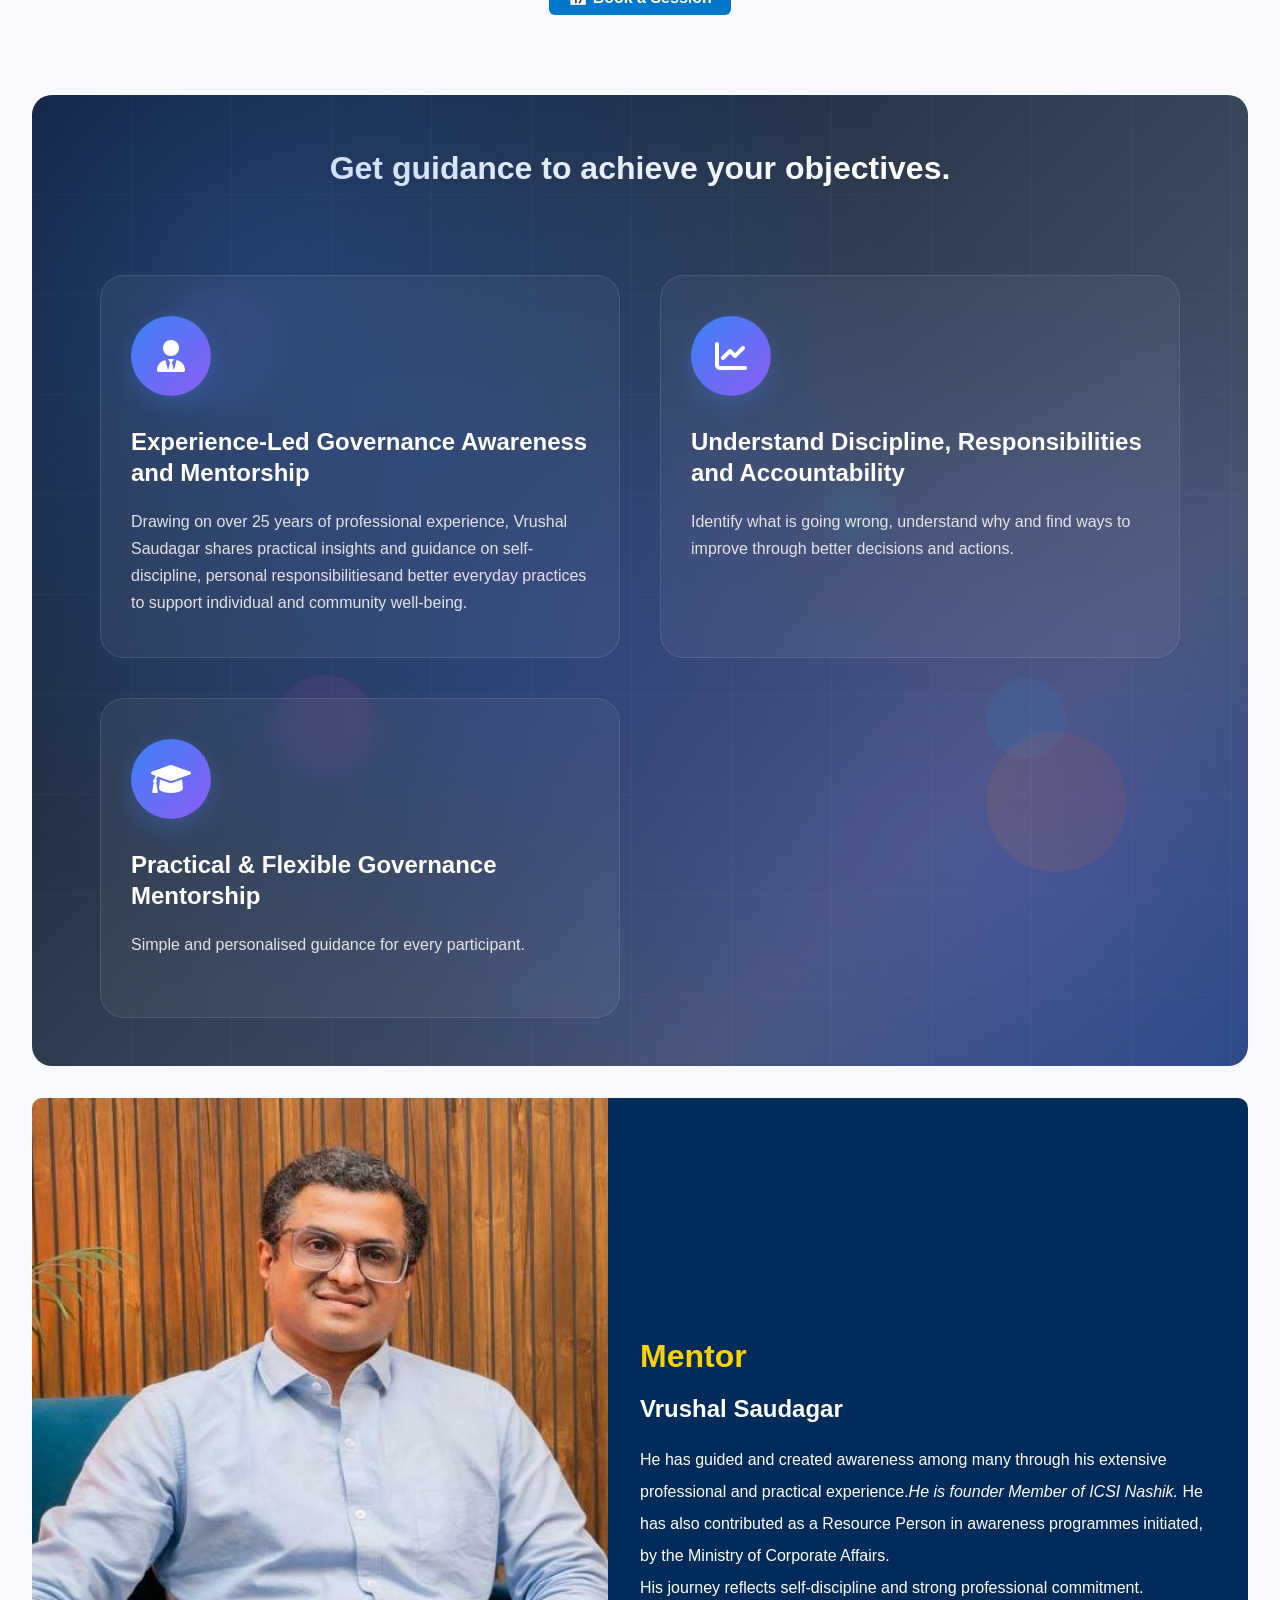
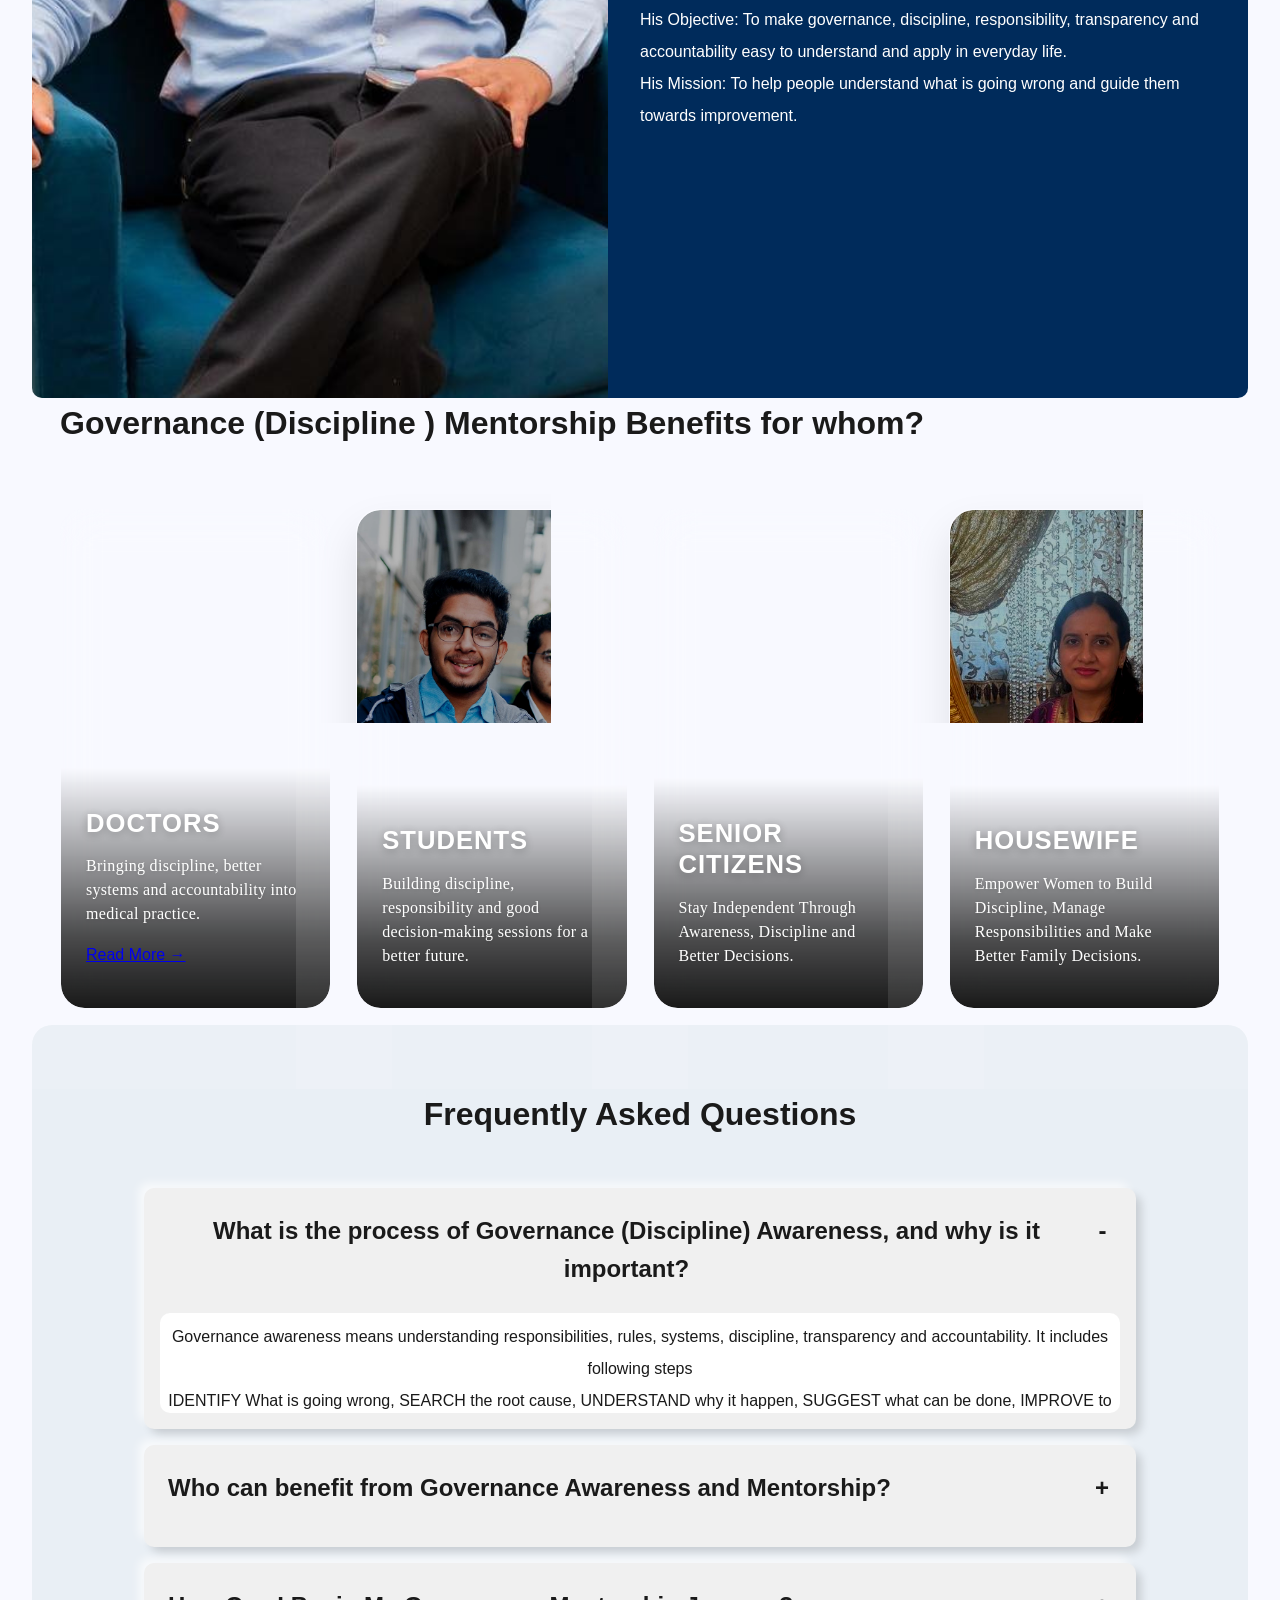
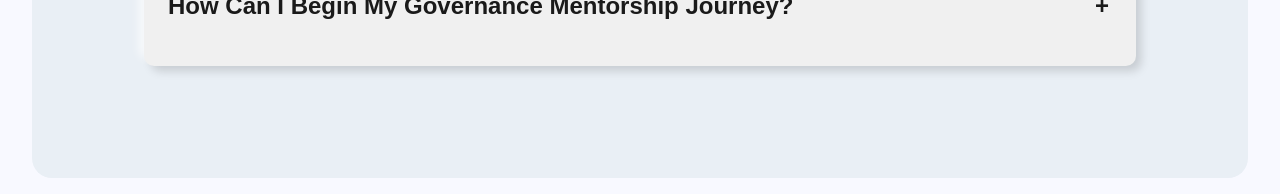
==== commit ca5c7000: "Update index.html: Revise content for clarity and engagement, enhancing governance and financial dis" ====
--- a/index.html
+++ b/index.html
@@ -53,15 +53,14 @@
       <div class="hero-content">
         <!-- Hero Title (English) -->
         <h1 class="lang lang-en fade">
-          Simplifying Finance To A <span class="highlight">Common Man</span
+          Making Governance (Discipline) <span class="highlight">Simple for Everyone.</span
           ><br />
-          And Helping to Manage the Wealth Successfully
+         Identify What is Wrong? Understand It. Improve It.
         </h1>
 
         <!-- Hero Title (Marathi) -->
         <h1 class="lang lang-mr fade">
-          <span class="highlight">सामान्य माणसासाठी</span> आर्थिक साक्षरता, आर्थिक नियोजन <br />
-          आणि संपत्तीचे यशस्वी नियोजन
+          <span class="highlight">प्रत्येकासाठी सुशासन (शिस्त) , सोपे करून समजावून सांगणे.</span> "नेमके काय चुकत आहे ? शोधूया आणि सुधारूया" .
         </h1>
         
   
@@ -74,7 +73,7 @@
             data-cal-config='{"layout":"month_view"}'
             class="consultation-btn1 "
           >
-            📅 Book Consultation
+            📅 Book a Session
           </button>
           <a
             href="https://wa.me/9822420622"
@@ -88,10 +87,10 @@
           <!-- <a href="#courses" class="btn btn-primary" style="color:#0077cc;">🎓 Explore Courses</a> -->
         </div>
         <h2 class="lang lang-mr fade tagline">
-             मी करू शकतो तर तुम्हीही करू शकता!
+             माझ्या कुटुंबातील आनंदाचे क्षण.
         </h2>
         <h2 class="lang lang-en fade tagline">
-          If I CAN, YOU TOO CAN ACHIEVE
+          HAPPY MOMENTS OF MY FAMILY.
         </h2>
         
         
@@ -131,42 +130,42 @@
 
     <!-- Stats Section -->
      <section class="stats">
-      <div class="stat-box">27+<br /><span>Years of <br> Experience</span></div>
+      <div class="stat-box">25+<br /><span>Years of <br> Experience</span></div>
       <div class="stat-box">500+<br /><span>Workshops</span></div>
       <div class="stat-box">1000+<br /><span>Case Studies</span></div>
       <!-- <div class="stat-box">15+<br /><span>Years Financial <br>Councelling</span></div> -->
-      <div class="stat-box">2000+<br /><span>One to One <br>Consultations </span></div>
+      <div class="stat-box">1000+<br /><span>One to One <br>Consultations </span></div>
     </section>
 
     <!-- Objection Block -->
     <section class="objections">
       <h2 class="lang lang-en fade">
-        You Want to Take Control of Your <span class="highlight">Finances</span>, But...
+        You Want to make your life,<span class="highlight"> easy, enjoyable and peaceful,</span> But...
       </h2>
       <h2 class="lang lang-mr fade">
-        तुम्हाला तुमच्या <span class="highlight">आर्थिक</span> बाबतीत नियंत्रण मिळवायचे आहे, परंतु...
+        तुम्हाला तुमचे जीवन<span class="highlight">सोपे, आनंदी आणि शांततापूर्ण</span> बनवायचे आहे. पण...
       </h2>
       <div class="cards">
         <div class="card">
           <img src="https://via.placeholder.com/80" alt="" />
-          <h3 class="lang lang-en fade"> You’re Confused</h3>
-          <h3 class="lang lang-mr fade"> गोंधळले आहात</h3>
-          <p class="lang lang-en fade">About where your money is going and how to track your expenses</p>
-          <p class="lang lang-mr fade">खर्च कुठे जातोय हे समजत नाही आणि बजेट बनवायला अवघड जाते</p>
+          <h3 class="lang lang-en fade"> What is Wrong in life?</h3>
+          <h3 class="lang lang-mr fade"> आयुष्यात नेमकं माझं काय चुकत आहे?</h3>
+          <p class="lang lang-en fade">Lets Recognise the Gaps, understand  responsibilities and accountabilities.</p>
+          <p class="lang lang-mr fade">उणिवा शोधूया आणि जबाबदाऱ्या समजून घेऊया.</p>
         </div>
         <div class="card">
           <img src="https://via.placeholder.com/80" alt="" />
-          <h3 class="lang lang-en fade">You Struggle with Taxes</h3>
-          <h3 class="lang lang-mr fade">करांबाबत तुम्हाला अडचण आहे</h3>
-          <p class="lang lang-en fade">Don’t know what to file, when to file, or what you're missing</p>
-          <p class="lang lang-mr fade">कोणते कर भरायचे, कधी भरायचे, काय चुकतंय हे कळत नाही</p>
+          <h3 class="lang lang-en fade">Let’s Find Out!</h3>
+          <h3 class="lang lang-mr fade">शोधूया</h3>
+          <p class="lang lang-en fade">Let’s Discover the  Causes. Understand What Needs to be Changed.</p>
+          <p class="lang lang-mr fade">समस्यांची  कारणे शोधूया. काय बदलण्याची गरज आहे? ते समजून घेऊया.</p>
         </div>
         <div class="card">
           <img src="https://via.placeholder.com/80" alt="" />
-          <h3 class="lang lang-en fade">You're Not Building Wealth</h3>
-          <h3 class="lang lang-mr fade">तुम्ही संपत्ती निर्माण करत नाही</h3>
-          <p class="lang lang-en fade">You're saving, but not investing — your money isn’t growing</p>
-          <p class="lang lang-mr fade">बचत होतेय पण गुंतवणूक नाही — पैसा वाढत नाहीये</p>
+          <h3 class="lang lang-en fade">Let’s try to fix it.</h3>
+          <h3 class="lang lang-mr fade">सुधारूया</h3>
+          <p class="lang lang-en fade">Act with Discipline and Follow Through.</p>
+          <p class="lang lang-mr fade">प्रश्नांची उत्तम जाण, सोडवण्यासाठी आवश्यक शिस्त आणि उत्तम सातत्य.</p>
         </div>
       </div>
        <div class="hero-buttons">
@@ -176,7 +175,7 @@
             data-cal-config='{"layout":"month_view"}'
             class="consultation-btn1 btn"
           >
-            📅 Book Consultation
+            📅 Book a Session
           </button>
        </div>
     </section>
@@ -192,8 +191,8 @@
               </div>
               
               <div class="container">
-                  <h2 class="main-title lang lang-en fade">Why Does Our Financial Guidance Deliver Results?</h2>
-                  <h2 class="main-title lang lang-mr fade">आमच्या वित्तीय मार्गदर्शनामुळे यश का मिळते?</h2>
+                  <h2 class="main-title lang lang-en fade">Get guidance to achieve your objectives.</h2>
+                  <h2 class="main-title lang lang-mr fade">तुमचे  उद्दिष्टे  साध्य करण्यासाठी मार्गदर्शन घ्या.</h2>
       
                   <div class="features-grid">
                       <!-- Card 1: Expert-Led Financial Mentorship -->
@@ -203,10 +202,10 @@
                                   <i class="fas fa-user-tie"></i>
                               </div>
                           </div>
-                          <h3 class="lang lang-en fade">Expert-Led Financial Mentorship</h3>
-                          <h3 class="lang lang-mr fade">तज्ज्ञ मार्गदर्शनासह वित्तीय मेंटॉरशिप</h3>
-                          <p class="lang lang-en fade">With 21+ years of expertise, Vrushal Saudagar (FCS) offers practical, personalized guidance on finance, tax planning, investments, and compliance — so you achieve true financial clarity and confidence without confusion or stress.</p>
-                          <p class="lang lang-mr fade" >सीएस वृषाल सौदागर आर्थिक नियोजन, कर व्यवस्थापन, गुंतवणूक आणि कायदेशीर पालन यावर वैयक्तिक आणि प्रात्यक्षिक मार्गदर्शन देतात — ज्यामुळे आपण आत्मविश्वासाने व स्पष्टपणे आर्थिक निर्णय घेऊ शकता.</p>
+                          <h3 class="lang lang-en fade">Experience-Led Governance Awareness and Mentorship</h3>
+                          <h3 class="lang lang-mr fade">अनुभवाधारित सुशासन जागरूकता आणि मार्गदर्शन</h3>
+                          <p class="lang lang-en fade">Drawing on over 25 years of professional experience, Vrushal Saudagar shares practical insights and guidance on self-discipline, personal responsibilitiesand better everyday practices to support individual and community well-being.</p>
+                          <p class="lang lang-mr fade" >२५ वर्षांहून अधिक अनुभवाच्या आधारे, श्री वृषाल सौदागर आत्मशिस्त, वैयक्तिक जबाबदाऱ्या आणि दैनंदिन जीवनातील चांगल्या सवयींसाठी व्यावहारिक मार्गदर्शन करतात.</p>
                           <div class="card-glow"></div>
                       </div>
       
@@ -217,10 +216,11 @@
                                   <i class="fas fa-chart-line"></i>
                               </div>
                           </div>
-                          <h3 class="lang lang-en fade">Simplified Laws & Smart Wealth Planning</h3>
-                          <h3 class="lang lang-mr fade">सुलभ कायदे आणि स्मार्ट संपत्ती नियोजन</h3>
-                          <p class="lang lang-en fade">We simplify complex financial laws, tax regulations, and investment options into easy, step-by-step strategies. This empowers you to understand, manage, and grow your wealth confidently, no matter your current financial knowledge.</p>
-                          <p class="lang lang-mr fade" >आम्ही गुंतागुंतीच्या आर्थिक कायद्यांना, कर नियमनांना व गुंतवणूक पर्यायांना सोप्या, टप्प्याटप्प्याने वापरता येणाऱ्या पद्धतीत रूपांतर करतो — जेणेकरून कोणत्याही पार्श्वभूमीचा व्यक्ती आत्मविश्वासाने आपले धन व्यवस्थापित व वाढवू शकेल.</p>
+                          <h3 class="lang lang-en fade">Understand Discipline, Responsibilities and Accountability</h3>
+                          <h3 class="lang lang-mr fade">दैनंदिन जीवनासाठी सुशासन (शिस्त) सोप्या भाषेत समजून घेऊया
+                          </h3>
+                          <p class="lang lang-en fade">Identify what is going wrong, understand why and find ways to improve through better decisions and actions.</p>
+                          <p class="lang lang-mr fade" >शिस्त, जबाबदाऱ्या आणि उत्तरदायित्व या गोष्टी सोप्या भाषेत समजून घेऊया. सोप्या आणि व्यावहारिक मार्गदर्शनातून काय चुकत आहे हे ओळखूया, ते का घडते हे समजून घेऊया आणि आपले निर्णय, कृती व परिणाम अधिक चांगले करण्याचे मार्ग शोधूया.</p>
                           <div class="card-glow"></div>
                       </div>
       
@@ -231,10 +231,10 @@
                                   <i class="fas fa-graduation-cap"></i>
                               </div>
                           </div>
-                          <h3 class="lang lang-en fade">Affordable & Flexible Learning Plans</h3>
+                          <h3 class="lang lang-en fade">Practical & Flexible Governance Mentorship</h3>
                           <h3 class="lang lang-mr fade">किफायतशीर व लवचिक शिक्षण योजना</h3>
-                          <p class="lang lang-en fade">Our financial literacy programs are affordable, flexible, and tailored for everyone — students, working professionals, and retirees. You can learn at your own pace, in your own style, and finally take control of your financial future.</p>
-                          <p class="lang lang-mr fade" >आमचे वित्तीय शिक्षण कार्यक्रम किफायतशीर, लवचिक व सर्वांसाठी योग्य आहेत — विद्यार्थी, व्यावसायिक व निवृत्त व्यक्तींसाठी. आपण आपल्या गतीने व आपल्या पद्धतीने शिकू शकता आणि स्वतःच्या आर्थिक भविष्यावर नियंत्रण ठेवू शकता.</p>
+                          <p class="lang lang-en fade">Simple and personalised guidance for every participant.</p>
+                          <p class="lang lang-mr fade" >सहभागी झालेल्या प्रत्येकासाठी सोपे आणि व्यक्तिगत  मार्गदर्शन.</p>
                           <div class="card-glow"></div>
                       </div>
                   </div>
@@ -246,24 +246,23 @@
   <div class="mentor-bg"></div>
 
   <div class="mentor-content">
-    <h2 class="lang lang-en fade">Meet Your Mentor</h2>
+    <h2 class="lang lang-en fade">Mentor</h2>
     <h2 class="lang lang-mr fade">तुमचे मार्गदर्शक</h2>
-    <h3 class="lang lang-en fade">Vrushal Saudagar (FCS)- Financial Discipline Coach</h3>
-    <h3 class="lang lang-mr fade">सीएस वृषाल सौदागर – आर्थिक मार्गदर्शक</h3>
+    <h3 class="lang lang-en fade">Vrushal Saudagar</h3>
+    <h3 class="lang lang-mr fade">वृषाल सौदागर</h3>
     <p class="lang lang-en fade">
-      He has mentored and educated thousands of investors, professionals, and students across India through various platforms. From being a <em>founder member of the ICSI Nasik Chapter</em> to Serving as a Resource Person for Investment Awareness Program Held under <em>Initiatives of Ministry of Corporate Affairs</em>, his journey is dedicated to simplifying finance for every common man.
+      He has guided and created awareness among many through his extensive professional and practical experience.<em>He is founder Member of ICSI Nashik.</em> He has also contributed as a Resource Person in awareness programmes initiated</em>, by the Ministry of Corporate Affairs. <br/> His journey reflects self-discipline and strong professional commitment. <br/>His Objective: To make governance, discipline, responsibility, transparency and accountability easy to understand and apply in everyday life. <br/>His Mission: To help people understand what is going wrong and guide them towards improvement.
     </p>
     <p class="lang lang-mr fade">
-      सीएस वृषाल सौदागर Fellow Company Secretary (FCS) असून Indian Institute of Bankers चे असोसिएट आहेत. तसेच NSE व BSE चे सर्टिफाईड मार्केट प्रोफेशनल म्हणूनही त्यांची ओळख आहे.
-
-ते ICSI नाशिक चॅप्टरचे संस्थापक सदस्य असून 1996 ते 2014 या कालावधीत त्यांनी महत्त्वपूर्ण योगदान दिले आहे. त्यांनी ICSI नाशिक विभागाचे उपाध्यक्षपद भूषवले असून WIRC च्या Practicing Committee वर आणि ICSI FOCUS च्या संपादकीय मंडळावर सदस्य म्हणून काम केले आहे. त्यांचा सहभाग महाराष्ट्र चेंबर ऑफ कॉमर्सच्या कर समितीत देखील होता.
-
-ICAI व MBA विभागांमध्ये ते 15 वर्षांहून अधिक काळ अतिथी प्राध्यापक म्हणून कार्यरत होते. CS परीक्षांसाठी नाशिक केंद्रावर 11 वर्षे जनरल ऑब्झर्व्हर म्हणून त्यांनी काम पाहिले. तसेच महिंद्रा ग्रुपसाठी कॉर्पोरेट कायदा प्रशिक्षक म्हणूनही ते कार्यरत आहेत.
-
-कॉर्पोरेट व्यवहार मंत्रालयाचे गुंतवणूकदार जागृती स्रोत व्यक्ती (Resource Person) म्हणून त्यांनी गेल्या 25 वर्षांपासून गुंतवणूकदार शिक्षण व प्रशिक्षणाचे कार्य केले आहे. कंपनी कायदा, भांडवली बाजार, आणि सिक्युरिटीज कायदे हे त्यांचे प्रमुख तज्ञतेचे विषय आहेत. ICSI बुलेटिन, लोकमत, आणि महाराष्ट्र टाइम्स मध्ये त्यांचे लेख नियमित प्रकाशित झालेले आहेत.
+      त्यांनी आपल्या प्रदीर्घ व्यावसायिक  आणि व्यावहारिक अनुभवातून अनेकांना मार्गदर्शन व जागरूक केले आहे.
+
+ते ICSI नाशिक शाखेचे संस्थापक सदस्य आहेत.तसेच, त्यांनी कॉर्पोरेट व्यवहार मंत्रालयाच्या (Ministry of Corporate Affairs)  पुढाकाराने आयोजित जागरूकता कार्यक्रमांमध्ये मार्गदर्शक म्हणून योगदान दिले आहे.
+<br/>त्यांचा आजवरचा प्रवास आत्मशिस्त आणि व्यावसायिक क्षेत्रातील दृढ बांधिलकी दर्शवतो.
+<br/>त्यांचे उद्दिष्ट  सुशासन, शिस्त, जबाबदारी, पारदर्शकता आणि उत्तरदायित्व या संकल्पना समाजातील प्रत्येक घटकाला सहज समजतील आणि दैनंदिन जीवनात उपयुक्त ठरतील अशा पद्धतीने मनावर बिंबवणे.
+<br/>त्यांचे ध्येय  काय चुकत आहे हे समजून देणे आणि सुधारणा घडवून आणण्याचे  मार्गदर्शन करणे.
       </p>
 
-    <div class="mentor-highlights">
+    <!-- <div class="mentor-highlights">
       <div class="highlight-card">
         <h3>27+</h3>
         <p class="lang lang-en fade">Total Years of <br>Experience</p>
@@ -280,49 +279,46 @@
         <p class="lang lang-mr fade">गुंतवणूकदार मार्गदर्शन</p>
       </div>
      
-      <!-- <div class="highlight-card">
+      <div class="highlight-card">
         <h3>11</h3>
         <p class="lang lang-en fade">Years CS<br>Office Bearer</p>
         <p class="lang lang-mr fade">सीएस पदाधिकारी</p>
-      </div> -->
-
-      <!--  <div class="highlight-card">-->
-      <!--  <h3>2000+</h3>-->
-      <!--  <p class="lang lang-en fade">One to One <br>Counselling</p>-->
-      <!--  <p class="lang lang-mr fade">व्यक्तिगत मार्गदर्शन</p>-->
-      <!--</div>-->
-    </div>
+      </div>
+
+      <div class="highlight-card">
+       <h3>2000+</h3>
+       <p class="lang lang-en fade">One to One <br>Counselling</p>
+       <p class="lang lang-mr fade">व्यक्तिगत मार्गदर्शन</p>
+      </div>
+    </div> -->
   </div>
     </section>
     
     <!-- testimonial section -->
-    <section class="testimonial-section">
-  <!-- English Title & Description -->
+    <!-- <section class="testimonial-section">
   <div class="testimonial-header lang lang-en fade">
     <h2>Feedback from the Heart</h2>
     <p>Here’s what our learners say after taking the course</p>
   </div>
 
-  <!-- Marathi Title & Description -->
   <div class="testimonial-header lang lang-mr fade">
     <h2>आमच्याबद्दल काय म्हणतात</h2>
     <p>आमचा कोर्स घेतल्यानंतर विद्यार्थ्यांचे अनुभव</p>
   </div>
 
-  <!-- Testimonial Video -->
   <div class="testimonial-video fade active">
     <video controls poster="/assets/t1cover.png">
       <source src="/assets/videos/testimonial.mp4" type="video/mp4" />
       Your browser does not support the video tag.
     </video>
   </div>
-    </section>
+    </section> -->
     
     <!-- personas-section-->
     <section class="personas-section">
         <div class="container">
-            <h2 class=" lang lang-en fade">Financial Literacy & Mentorship Program — Who is it for?</h2>
-            <h2 class=" lang lang-mr fade">आर्थिक साक्षरता आणि मेंटॉरशिप प्रोग्राम — कोणासाठी?</h2>
+            <h2 class=" lang lang-en fade">Governance (Discipline )  Mentorship  Benefits for whom?</h2>
+            <h2 class=" lang lang-mr fade">सुशासन (शिस्त) मार्गदर्शनाचे फायदे कोणासाठी?</h2>
             
             <div class="personas-grid">
                 <div class="persona-card">
@@ -331,8 +327,8 @@
                         <div class="persona-text">
                             <h3 class="lang lang-en fade">Doctors</h3>
                             <h3 class="lang lang-mr fade">डॉक्टर्स</h3>
-                            <p class="lang lang-en fade">To help them manage high incomes smartly, reduce taxes, and build wealth for a secure future.</p>
-                            <p class="lang lang-mr fade" >उच्च उत्पन्न शहाणपणाने व्यवस्थापित करण्यासाठी, कर कमी करण्यासाठी, आणि सुरक्षित भविष्यासाठी संपत्ती निर्माण करण्यासाठी मदत.</p>
+                            <p class="lang lang-en fade">Bringing discipline, better systems and accountability into medical practice.</p>
+                            <p class="lang lang-mr fade" >व्यावसायिक शिस्त वाढवूया, जबाबदाऱ्या समजून घेऊया आणि उत्तरदायित्व सुधारूया.</p>
                             <a href="/doctor.html" target="_blank">Read More →</a>
                           </div>
                     </div>
@@ -344,8 +340,8 @@
                         <div class="persona-text">
                             <h3 class="lang lang-en fade">Students</h3>
                             <h3 class="lang lang-mr fade" >विद्यार्थी</h3>
-                            <p class="lang lang-en fade">To teach them money skills, budgeting, saving habits, and early investing for a strong foundation.</p>
-                            <p class="lang lang-mr fade" >आर्थिक कौशल्ये, बजेटिंग, बचत सवयी, आणि मजबूत पाया तयार करण्यासाठी लवकर गुंतवणूक शिकवण्यासाठी.</p>
+                            <p class="lang lang-en fade">Building discipline, responsibility and good decision-making sessions for a better future.</p>
+                            <p class="lang lang-mr fade" >उज्ज्वल भविष्यासाठी शिस्त, जबाबदारी आणि योग्य निर्णयक्षमता विकसित करणारी मार्गदर्शन सत्रे.</p>
                         </div>
                     </div>
                 </div>
@@ -355,15 +351,13 @@
         <img src="/assets/senior.jpeg" alt="Senior Citizens" class="persona-image">
         <div class="persona-text">
             <h3 class="lang lang-en fade">Senior Citizens</h3>
-            <h3 class="lang lang-mr fade">ज्येष्ठ नागरिक</h3>
+            <h3 class="lang lang-mr fade">ज्येष्ठ नागरिकांसाठी</h3>
 
             <p class="lang lang-en fade">
-                To help them manage their savings wisely plan medical expenses, 
-                and enjoy a stress-free and independent life.
+                Stay Independent Through Awareness, Discipline and Better Decisions.
             </p>
             <p class="lang lang-mr fade">
-                बचत शहाणपणाने व्यवस्थापित करण्यासाठी, आर्थिक सुरक्षितता सुनिश्चित करण्यासाठी, 
-                वैद्यकीय खर्चाची योजना करण्यासाठी आणि तणावमुक्त व स्वावलंबी जीवन जगण्यासाठी मदत.
+                “जागरूक राहा, योग्य निर्णय घ्या आणि आत्मविश्वासाने स्वावलंबी जीवन जगा! ”
             </p>
         </div>
     </div>
@@ -387,8 +381,8 @@
                         <div class="persona-text">
                             <h3 class="lang lang-en fade">Housewife</h3>
                             <h3 class="lang lang-mr fade" >गृहिणी</h3>
-                            <p class="lang lang-en fade">To help them confidently manage family finances, plan savings, and explore investments independently.</p>
-                            <p class="lang lang-mr fade" >घरगुती अर्थकारण आत्मविश्वासाने हाताळण्यासाठी, बचत नियोजन करण्यासाठी, आणि स्वतंत्र गुंतवणूक शोधण्यासाठी मदत.</p>
+                            <p class="lang lang-en fade">Empower Women to Build Discipline, Manage Responsibilities and Make Better Family Decisions.</p>
+                            <p class="lang lang-mr fade" >महिलांना शिस्त, जबाबदाऱ्या आणि कुटुंबासाठी योग्य निर्णय घेण्यास सक्षम बनवूया.</p>
                         </div>
                     </div>
                 </div>
@@ -438,32 +432,38 @@
 
     <!-- faq section -->
       <section class="faq" id="faq">
-        <h2>Frequently Asked Questions</h3>
+        <h2 class="lang lang-en">Frequently Asked Questions</h2>
+        <h3 class="lang lang-mr">वारंवार विचारले जाणारे प्रश्न</h3>
 
         <ul class="accordion">
           <li>
             <input type="radio" name="accordion" id="first" checked/>
             <label for="first">
-              <h3 class="lang lang-en">What is financial literacy, and why is it important?</h3>
-              <h3 class="lang lang-mr">आर्थिक साक्षरता म्हणजे काय, आणि ती का गरजेची आहे?</h3>
+              <h3 class="lang lang-en">What is the process of  Governance (Discipline) Awareness, and why is it important?</h3>
+              <h3 class="lang lang-mr">सुशासन (शिस्त)  प्रक्रिया काय आहे आणि ती महत्त्वाची का आहे?</h3>
             </label>
             <div class="content">
-              <p class="lang lang-en">Financial literacy means understanding money, savings, investment, taxes, and legal compliance. It's important to make smart financial decisions and avoid costly mistakes.</p>
-              <p class="lang lang-mr">आर्थिक साक्षरता म्हणजे पैसे, बचत, गुंतवणूक, कर आणि कायदेशीर बाबी यांचे मूलभूत ज्ञान. हे ज्ञान जीवनातील चुकीचे आर्थिक निर्णय टाळण्यासाठी अत्यंत गरजेचे आहे.</p>
+              <p class="lang lang-en">Governance awareness means understanding responsibilities, rules, systems, discipline, transparency and accountability. It includes following steps
+                <br>IDENTIFY What is going wrong, SEARCH the root cause, UNDERSTAND why  it happen, SUGGEST what can be done, IMPROVE to take Actions AND REVIEW TIMELY to make things better.
+                
+              </p>
+              <p class="lang lang-mr">आर्थिक साक्षरता म्हणजे पैसे, बचत, गुंतवणूक, कर आणि कायदेशीर बाबी यांचे मूलभूत ज्ञान. हे ज्ञान जीवनातील चुकीचे आर्थिक निर्णय टाळण्यासाठी अत्यंत गरजेचे आहे.
+                  <br>नेमके काय चुकत आहे ओळखणे, समस्येचे मूळ कारण शोधणे, असे का घडते आहे, हे जाणणे, उपाय माहीत करून घेणे, सुधारणा घडवण्यासाठी कृती करणे आणि वेळोवेळी आढावा घेणे.
+                </p>
             </div>
           </li>
           <li>
             <input type="radio" name="accordion" id="second" />
             <label for="second">
-              <h3 class="lang lang-en">Who can benefit from this program?</h3>
-              <h3 class="lang lang-mr">या कार्यक्रमाचा लाभ कोण घेऊ शकतो?</h3>
+              <h3 class="lang lang-en">Who can benefit from Governance Awareness and Mentorship?</h3>
+              <h3 class="lang lang-mr">सुशासन जागरूकता आणि मार्गदर्शनाचा लाभ कोण घेऊ शकतो?</h3>
             </label>
             <div class="content">
-              <p class="lang lang-en">Students, working professionals, business owners, and even retirees — anyone who wants to understand and manage money better.</p>
-              <p class="lang lang-mr">विद्यार्थी, नोकरदार, व्यावसायिक, आणि निवृत्त लोक — कोणीही, ज्यांना आपले आर्थिक व्यवहार समजून घ्यायचे आहेत.</p>
+              <p class="lang lang-en"> Students, professionals,  business owners, homemakers, senior citizens and community groups.</p>
+              <p class="lang lang-mr">विद्यार्थी, व्यावसायिक, उद्योजक, गृहिणी, ज्येष्ठ नागरिक आणि विविध सामाजिक गट.</p>
             </div>
           </li>
-          <li>
+          <!-- <li>
             <input type="radio" name="accordion" id="third" />
             <label for="third">
               <h3 class="lang lang-en"> Is prior knowledge of finance required?</h3>
@@ -484,16 +484,16 @@
               <p class="lang lang-en">Yes! It covers tax filing, deductions, investment options, and long-term financial planning.</p>
               <p class="lang lang-mr">होय! यामध्ये कर भरणा, वजावट, गुंतवणूक पर्याय आणि दीर्घकालीन नियोजन समाविष्ट आहे.</p>
             </div>
-          </li>
+          </li> -->
            <li>
             <input type="radio" name="accordion" id="fifth" />
             <label for="fifth">
-              <h3 class="lang lang-en">How do I register or get started?</h3>
-              <h3 class="lang lang-mr">मी कार्यक्रमासाठी कसा नोंदणी करू?</h3>
+              <h3 class="lang lang-en">How Can I Begin My Governance Mentorship Journey?</h3>
+              <h3 class="lang lang-mr">सुशासन मार्गदर्शनाचा प्रवास कसा सुरू करू शकता?</h3>
             </label>
             <div class="content">
-              <p class="lang lang-en">Click on the “Book Consultation” button, or connect with us on WhatsApp or call to get personalized guidance.</p>
-              <p class="lang lang-mr">“Book Consultation” बटणवर क्लिक करा किंवा WhatsApp आणि फोनद्वारे आमच्याशी संपर्क करा.</p>
+              <p class="lang lang-en">Click on Book a Session or connect through WhatsApp or email.</p>
+              <p class="lang lang-mr">मार्गदर्शन सत्र बुक करण्यासाठी क्लिक करा किंवा WhatsApp अथवा ई-मेलद्वारे संपर्क साधा.</p>
             </div>
           </li>
         </ul>
@@ -503,16 +503,15 @@
 <footer id="stickyFooter" class="footer-cta hidden">
   <div class="footer-cta-content">
     <div class="footer-cta-text">
-<h3 class="lang lang-en faded">Ready to Take Control of Your Finances?</h3>
+<h3 class="lang lang-en faded">Ready to Identify What Is Wrong and Work Towards Improvement?</h3>
     <h3 class="lang lang-mr faded">आर्थिक निर्णयांवर नियंत्रण मिळवायचंय ?</h3>
     </div>
-      
     <button 
       class="consultation-btn2 btn" 
       data-cal-link="vsaudagar/30min"
       data-cal-namespace="30min"
       data-cal-config='{"layout":"month_view"}'
-    >📅 Book Consultation</button>
+    >📅 Book a Session</button>
     <a href="https://wa.me/9822420622" class="ctaicon" target="_blank"><img src="/icons/whatsapp.png" alt="whatsappicon"></a>
     <a href="mailto:vsaudagar@gmail.com" class="ctaicon"><img src="/icons/mail.png" alt="emailicon"></a>
     <!-- <button onclick="window.location.href='tel:+919999999999'">📞 Call Now</button> -->
